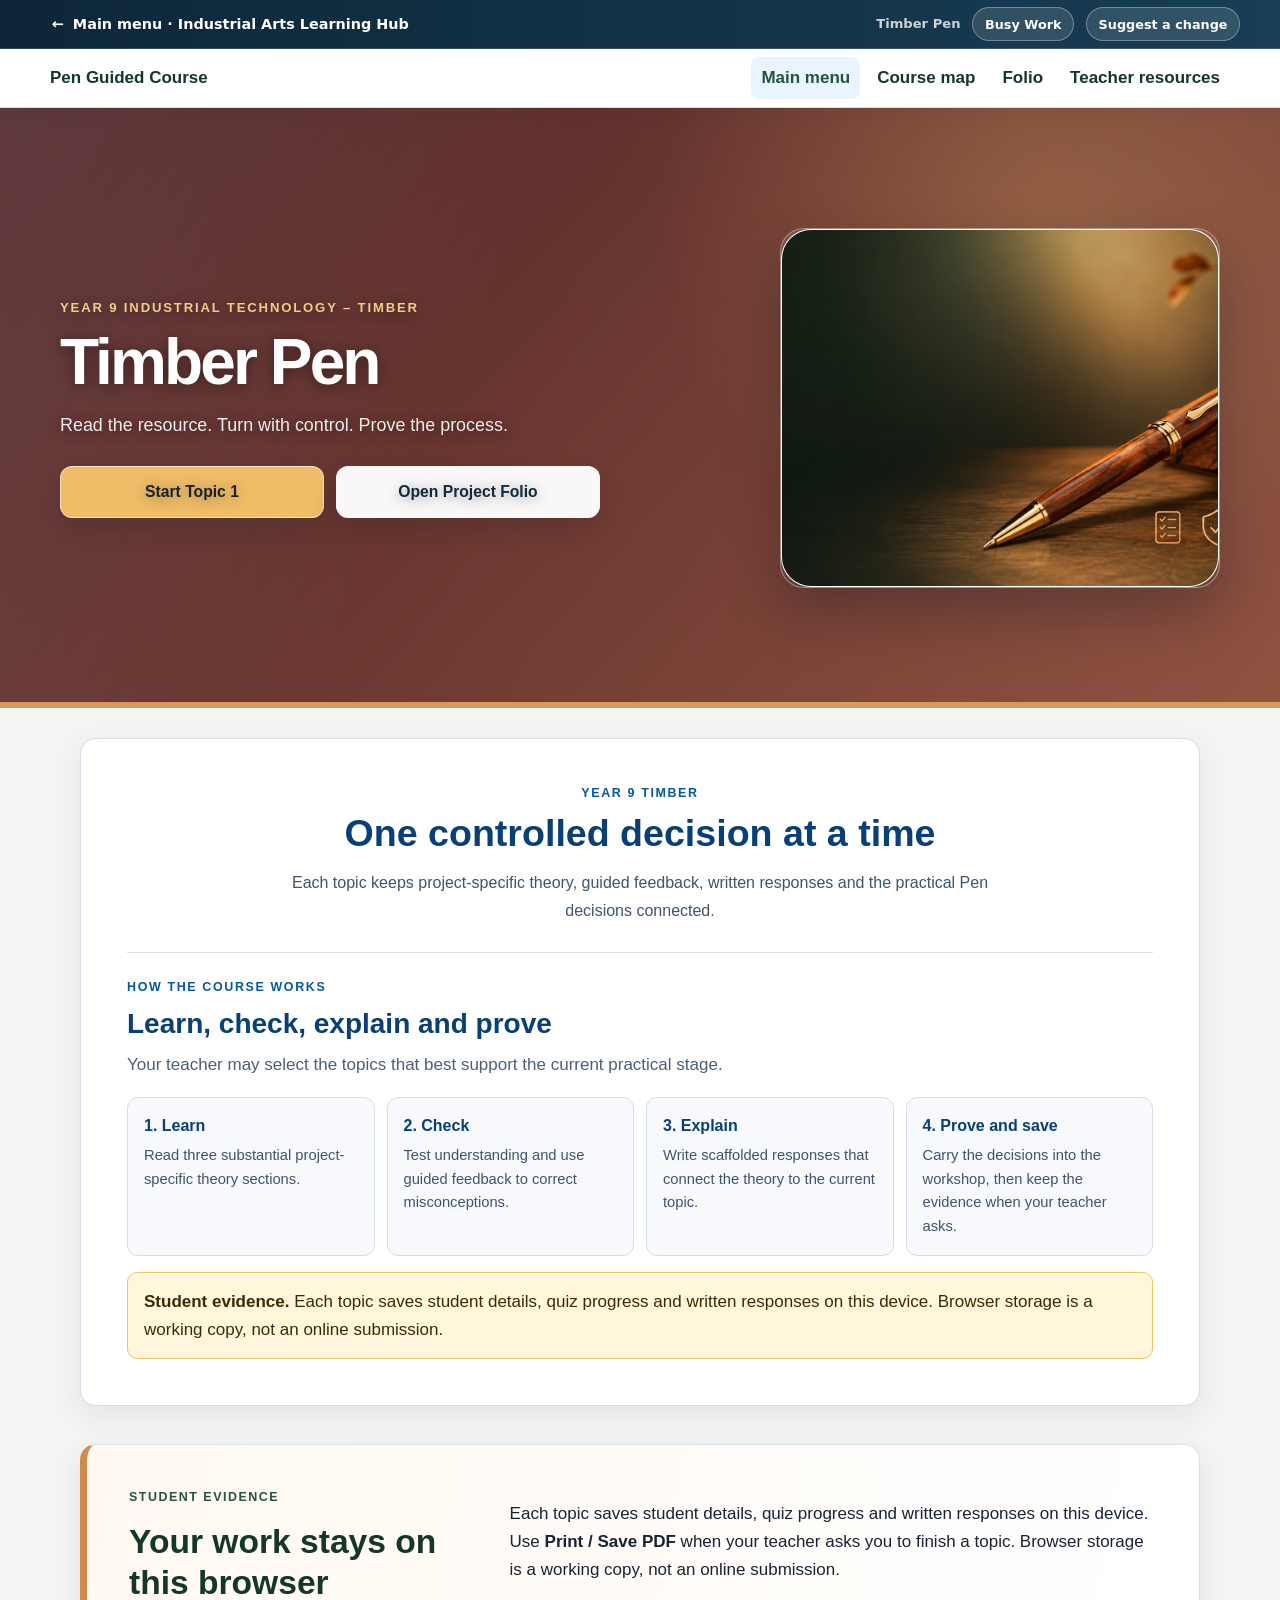
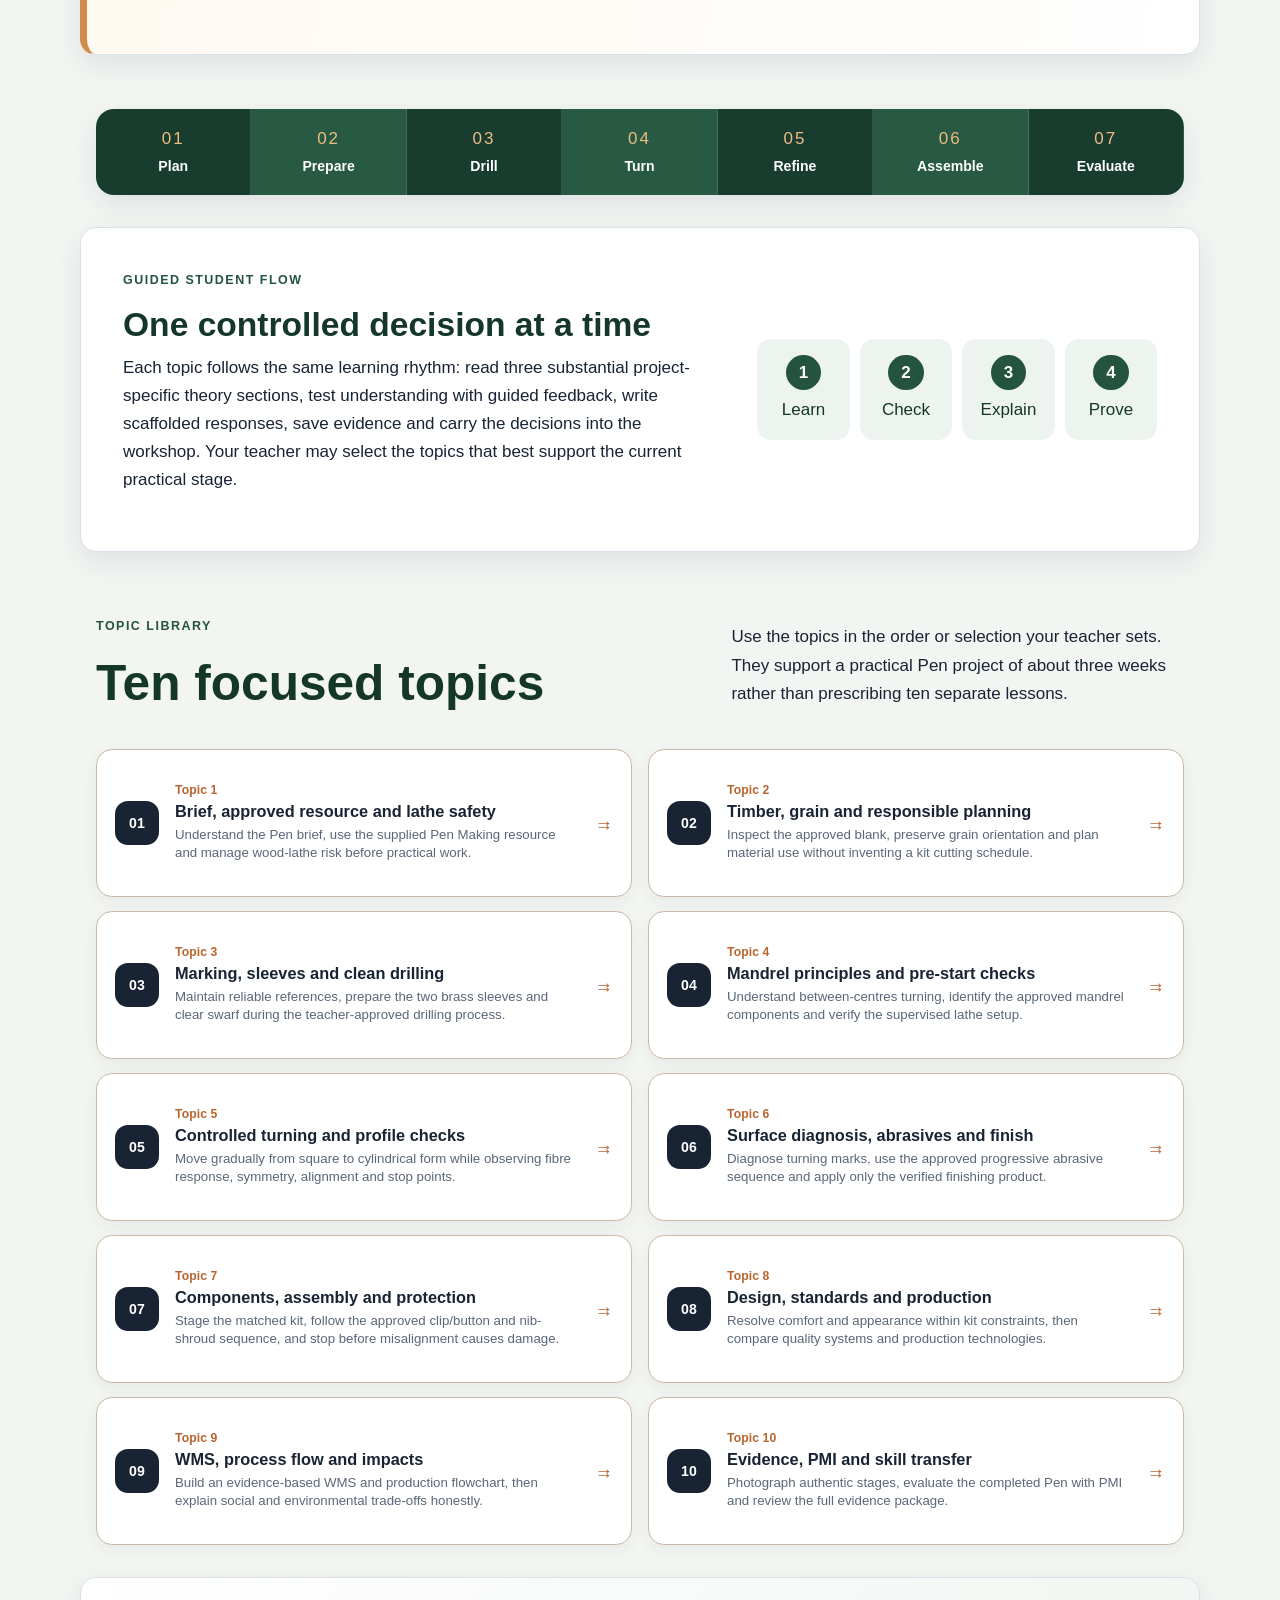
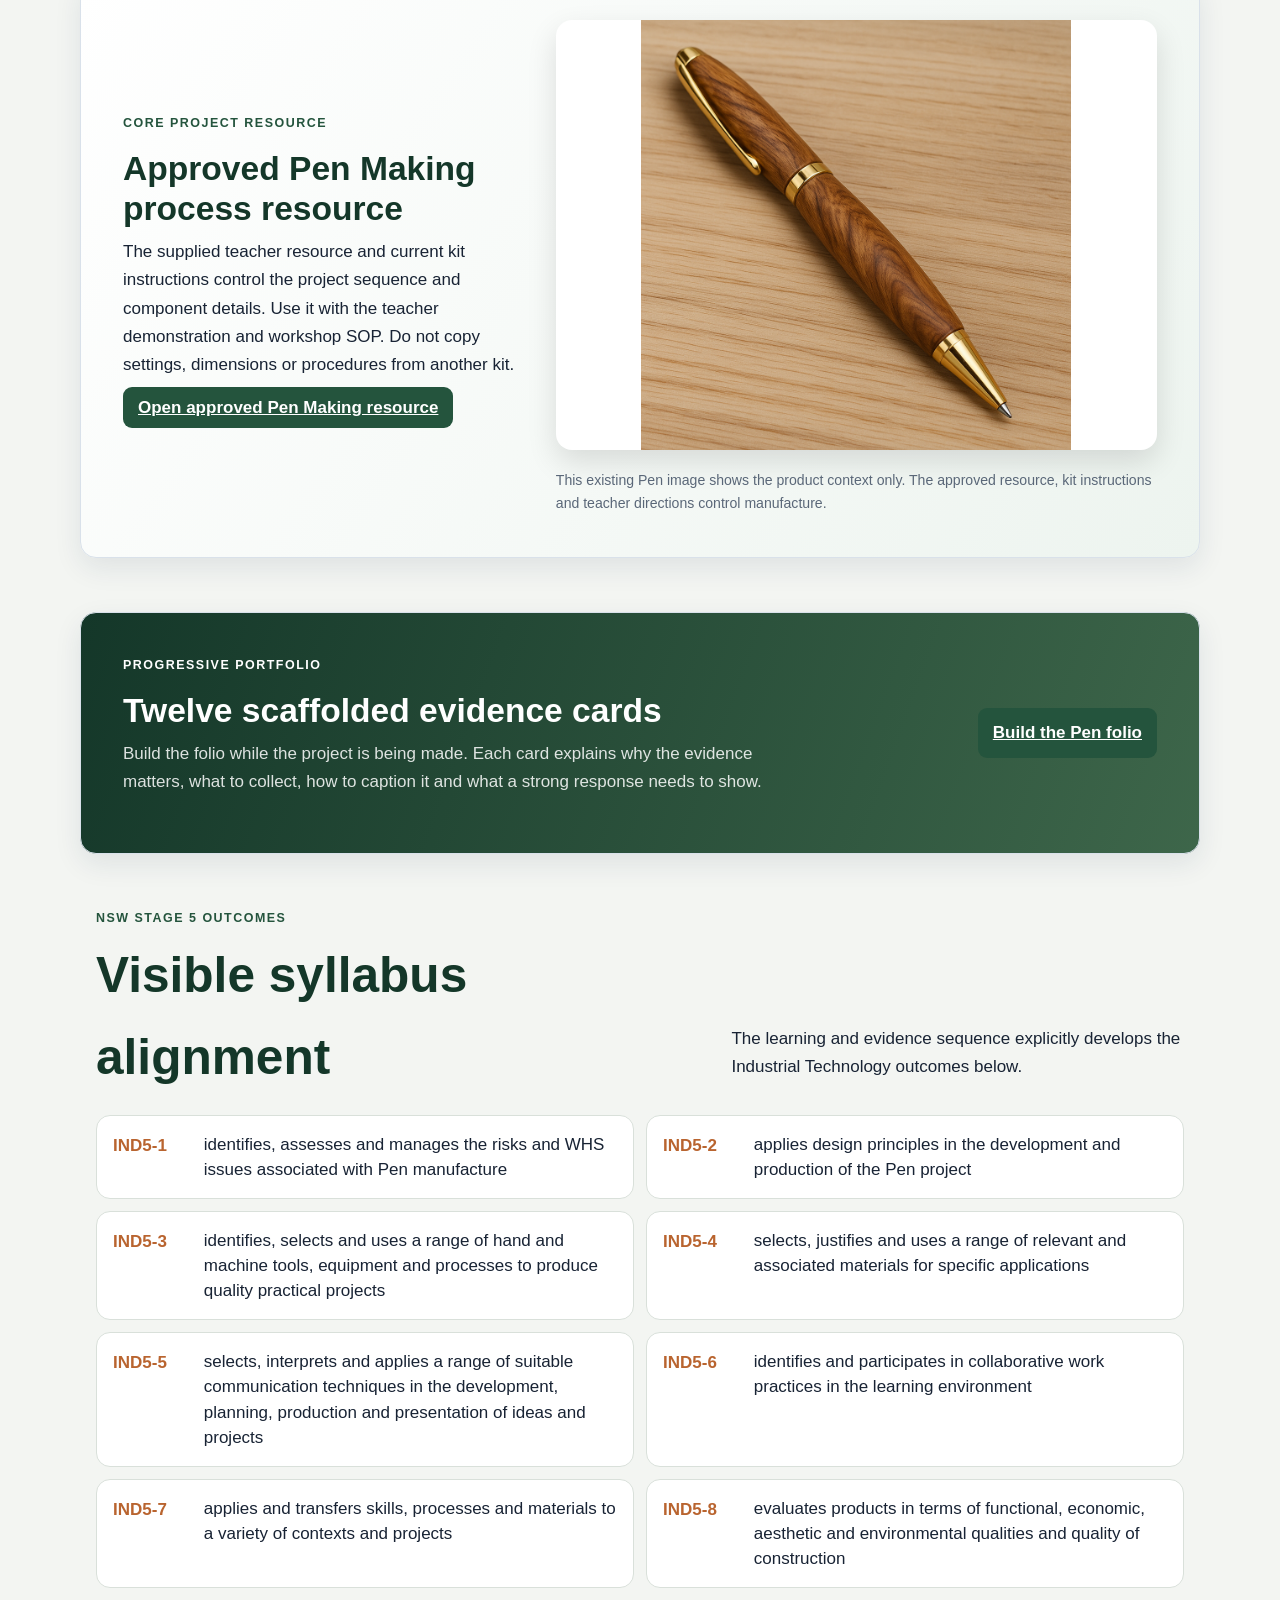
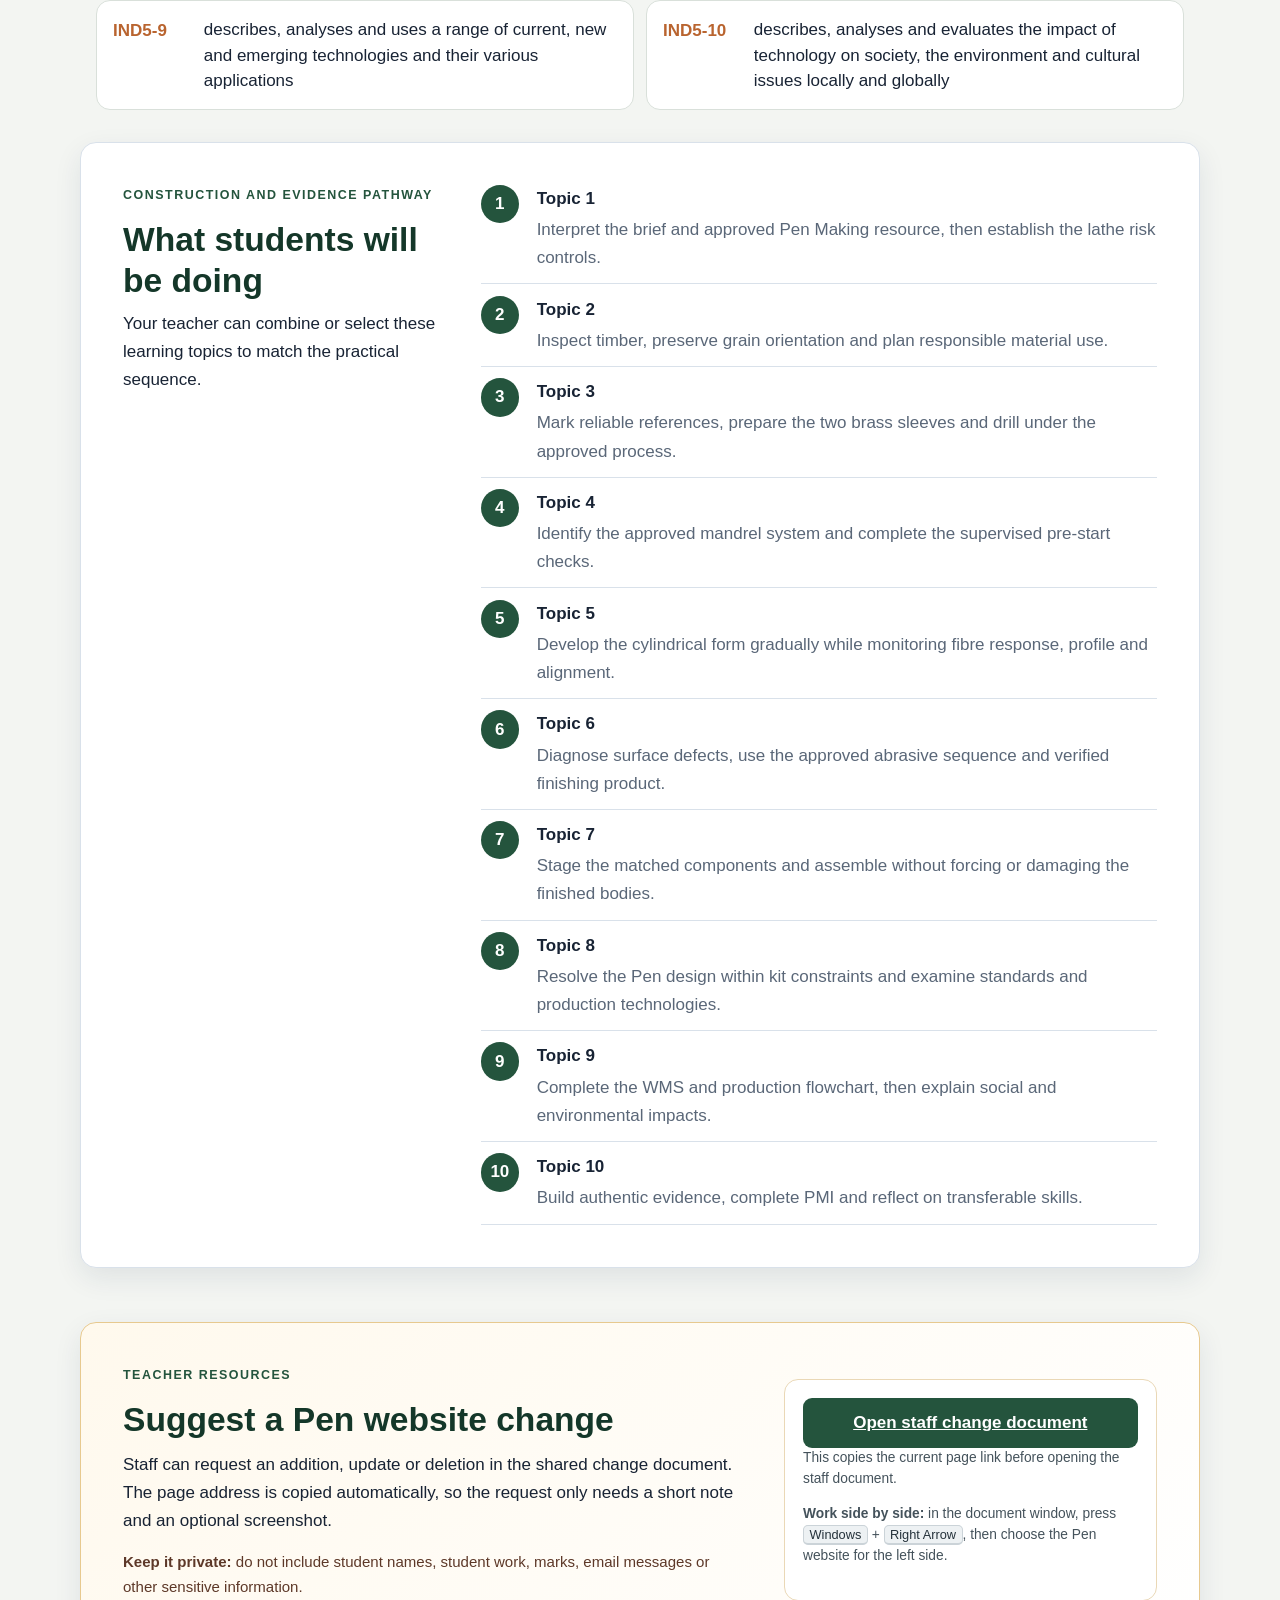
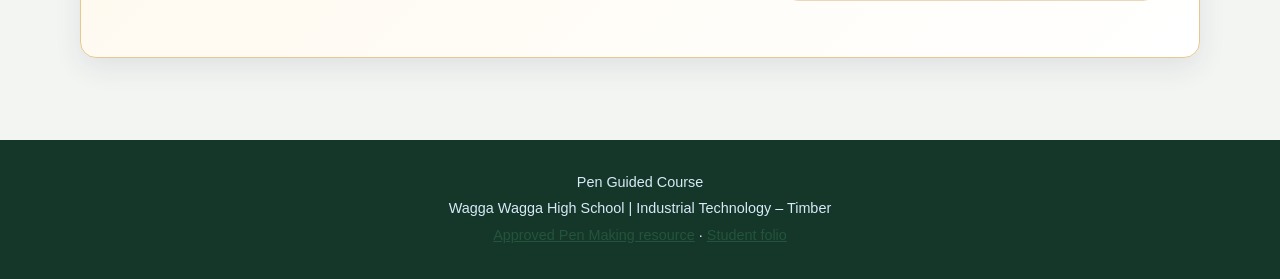
==== index.html @ 701e4416 "Standardise Task 33 course front page" ====
<!doctype html>
<html lang="en-AU"><head><meta charset="utf-8"><meta name="viewport" content="width=device-width,initial-scale=1"><meta name="description" content="Complete Year 9 Industrial Technology Timber guided course for the timber Pen project."><link rel="icon" href="data:image/svg+xml,%3Csvg xmlns='http://www.w3.org/2000/svg' viewBox='0 0 64 64'%3E%3Crect width='64' height='64' rx='14' fill='%231f4f3d'/%3E%3Cpath d='M19 44 41 22l5 5-22 22-8 2z' fill='%23f3a53b'/%3E%3C/svg%3E"><title>Pen Guided Course</title><link rel="stylesheet" href="styles/course.css"><link rel="stylesheet" href="styles/pen-overrides.css"><link rel="stylesheet" href="shared/sister-site.css" data-sister-site-styles><link rel="stylesheet" href="course-family-hero.css"><script src="shared/hub-navigation.js" defer></script><link rel="stylesheet" href="course-family-intro.css"><link rel="stylesheet" href="module-pathway.css"></head>
<body class="landing"><a class="skip-link" href="#main-content">Skip to course content</a>
<div class="course-bar screen-only"><div class="course-bar-inner"><a class="course-brand" href="index.html">Pen Guided Course</a><nav class="course-links" aria-label="Course navigation"><a class="active" aria-current="page" href="index.html">Main menu</a><a href="#course-map">Course map</a><a href="pen-folio.html">Folio</a><a href="#teacher-resources">Teacher resources</a></nav></div></div>
<header class="hero landing-hero sister-hero course-family-hero" style="--hero-start:#4f2529;--hero-end:#8b4c39;--hero-accent:#efbd68"><div class="hero-inner course-family-hero-inner"><div class="hero-copy"><p class="eyebrow">Year 9 Industrial Technology – Timber</p><h1>Timber Pen</h1><p class="hero-subtitle">Read the resource. Turn with control. Prove the process.</p><div class="hero-actions screen-only"><a class="primary-button" href="weeks1-2/index.html">Start Topic 1</a><a class="secondary-button" href="pen-folio.html">Open Project Folio</a></div></div><div class="hero-showcase"><img class="hero-chair pen-hero-product" src="assets/pen-course-hero.png" alt="Timber-bodied Pen with evidence and safe-work motifs"></div></div></header>
<section class="course-family-intro" aria-labelledby="course-family-intro-title">
  <div class="course-family-intro__inner">
    <header class="course-family-intro__heading">
      <p class="course-family-intro__eyebrow">Year 9 Timber</p>
      <h2 id="course-family-intro-title">One controlled decision at a time</h2>
      <p class="course-family-intro__lede">Each topic keeps project-specific theory, guided feedback, written responses and the practical Pen decisions connected.</p>
    </header>
    <div class="course-family-intro__routine">
      <div class="course-family-intro__routine-heading">
        <p class="course-family-intro__eyebrow">How the course works</p>
        <h3>Learn, check, explain and prove</h3>
        <p>Your teacher may select the topics that best support the current practical stage.</p>
      </div>
      <div class="course-family-intro__cards">
      <article class="course-family-intro__card"><h4>1. Learn</h4><p>Read three substantial project-specific theory sections.</p></article>
      <article class="course-family-intro__card"><h4>2. Check</h4><p>Test understanding and use guided feedback to correct misconceptions.</p></article>
      <article class="course-family-intro__card"><h4>3. Explain</h4><p>Write scaffolded responses that connect the theory to the current topic.</p></article>
      <article class="course-family-intro__card"><h4>4. Prove and save</h4><p>Carry the decisions into the workshop, then keep the evidence when your teacher asks.</p></article>
      </div>
    </div>
    <p class="course-family-intro__evidence"><strong>Student evidence.</strong> Each topic saves student details, quiz progress and written responses on this device. Browser storage is a working copy, not an online submission.</p>

  </div>
</section>
<main id="main-content">
<section class="evidence-notice card"><div><p class="section-kicker">Student evidence</p><h2>Your work stays on this browser</h2></div><p>Each topic saves student details, quiz progress and written responses on this device. Use <strong>Print / Save PDF</strong> when your teacher asks you to finish a topic. Browser storage is a working copy, not an online submission.</p></section>
<section class="stage-strip" aria-label="Project stages"><div><span>01</span><strong>Plan</strong></div><div><span>02</span><strong>Prepare</strong></div><div><span>03</span><strong>Drill</strong></div><div><span>04</span><strong>Turn</strong></div><div><span>05</span><strong>Refine</strong></div><div><span>06</span><strong>Assemble</strong></div><div><span>07</span><strong>Evaluate</strong></div></section>
<section class="course-intro card"><div><p class="section-kicker">Guided student flow</p><h2>One controlled decision at a time</h2><p>Each topic follows the same learning rhythm: read three substantial project-specific theory sections, test understanding with guided feedback, write scaffolded responses, save evidence and carry the decisions into the workshop. Your teacher may select the topics that best support the current practical stage.</p></div><div class="mini-map"><article><strong>1</strong><span>Learn</span></article><article><strong>2</strong><span>Check</span></article><article><strong>3</strong><span>Explain</span></article><article><strong>4</strong><span>Prove</span></article></div></section>
<section id="course-map" class="course-map"><div class="section-heading"><div><p class="section-kicker">Topic library</p><h2>Ten focused topics</h2></div><p>Use the topics in the order or selection your teacher sets. They support a practical Pen project of about three weeks rather than prescribing ten separate lessons.</p></div><div class="module-grid"><article class="module-card"><div class="module-number">01</div><p>Topic 1</p><h3>Brief, approved resource and lathe safety</h3><p>Understand the Pen brief, use the supplied Pen Making resource and manage wood-lathe risk before practical work.</p><a href="weeks1-2/index.html">Open topic <span aria-hidden="true">→</span></a></article><article class="module-card"><div class="module-number">02</div><p>Topic 2</p><h3>Timber, grain and responsible planning</h3><p>Inspect the approved blank, preserve grain orientation and plan material use without inventing a kit cutting schedule.</p><a href="weeks3-4/index.html">Open topic <span aria-hidden="true">→</span></a></article><article class="module-card"><div class="module-number">03</div><p>Topic 3</p><h3>Marking, sleeves and clean drilling</h3><p>Maintain reliable references, prepare the two brass sleeves and clear swarf during the teacher-approved drilling process.</p><a href="weeks5-6/index.html">Open topic <span aria-hidden="true">→</span></a></article><article class="module-card"><div class="module-number">04</div><p>Topic 4</p><h3>Mandrel principles and pre-start checks</h3><p>Understand between-centres turning, identify the approved mandrel components and verify the supervised lathe setup.</p><a href="weeks7-8/index.html">Open topic <span aria-hidden="true">→</span></a></article><article class="module-card"><div class="module-number">05</div><p>Topic 5</p><h3>Controlled turning and profile checks</h3><p>Move gradually from square to cylindrical form while observing fibre response, symmetry, alignment and stop points.</p><a href="weeks9-10/index.html">Open topic <span aria-hidden="true">→</span></a></article><article class="module-card"><div class="module-number">06</div><p>Topic 6</p><h3>Surface diagnosis, abrasives and finish</h3><p>Diagnose turning marks, use the approved progressive abrasive sequence and apply only the verified finishing product.</p><a href="weeks11-12/index.html">Open topic <span aria-hidden="true">→</span></a></article><article class="module-card"><div class="module-number">07</div><p>Topic 7</p><h3>Components, assembly and protection</h3><p>Stage the matched kit, follow the approved clip/button and nib-shroud sequence, and stop before misalignment causes damage.</p><a href="weeks13-14/index.html">Open topic <span aria-hidden="true">→</span></a></article><article class="module-card"><div class="module-number">08</div><p>Topic 8</p><h3>Design, standards and production</h3><p>Resolve comfort and appearance within kit constraints, then compare quality systems and production technologies.</p><a href="weeks15-16/index.html">Open topic <span aria-hidden="true">→</span></a></article><article class="module-card"><div class="module-number">09</div><p>Topic 9</p><h3>WMS, process flow and impacts</h3><p>Build an evidence-based WMS and production flowchart, then explain social and environmental trade-offs honestly.</p><a href="weeks17-18/index.html">Open topic <span aria-hidden="true">→</span></a></article><article class="module-card"><div class="module-number">10</div><p>Topic 10</p><h3>Evidence, PMI and skill transfer</h3><p>Photograph authentic stages, evaluate the completed Pen with PMI and review the full evidence package.</p><a href="weeks19-20/index.html">Open topic <span aria-hidden="true">→</span></a></article></div></section>
<section class="resource-panel card"><div><p class="section-kicker">Core project resource</p><h2>Approved Pen Making process resource</h2><p>The supplied teacher resource and current kit instructions control the project sequence and component details. Use it with the teacher demonstration and workshop SOP. Do not copy settings, dimensions or procedures from another kit.</p><a class="primary-button screen-only" href="https://docs.google.com/presentation/d/1UJVPYocKy_sRtzlE1PBCmOyAVNXlfgnB7DSfXkej2-4/edit" target="_blank" rel="noopener">Open approved Pen Making resource</a></div><figure><img src="assets/pen-hero-source.jpg" alt="Completed timber-bodied Pen"><figcaption>This existing Pen image shows the product context only. The approved resource, kit instructions and teacher directions control manufacture.</figcaption></figure></section>
<section class="folio-callout card"><div><p class="section-kicker">Progressive portfolio</p><h2>Twelve scaffolded evidence cards</h2><p>Build the folio while the project is being made. Each card explains why the evidence matters, what to collect, how to caption it and what a strong response needs to show.</p></div><a class="primary-button screen-only" href="pen-folio.html">Build the Pen folio</a></section>
<section class="outcomes-section"><div class="section-heading"><div><p class="section-kicker">NSW Stage 5 outcomes</p><h2>Visible syllabus alignment</h2></div><p>The learning and evidence sequence explicitly develops the Industrial Technology outcomes below.</p></div><div class="outcome-grid"><article><strong>IND5-1</strong><p>identifies, assesses and manages the risks and WHS issues associated with Pen manufacture</p></article><article><strong>IND5-2</strong><p>applies design principles in the development and production of the Pen project</p></article><article><strong>IND5-3</strong><p>identifies, selects and uses a range of hand and machine tools, equipment and processes to produce quality practical projects</p></article><article><strong>IND5-4</strong><p>selects, justifies and uses a range of relevant and associated materials for specific applications</p></article><article><strong>IND5-5</strong><p>selects, interprets and applies a range of suitable communication techniques in the development, planning, production and presentation of ideas and projects</p></article><article><strong>IND5-6</strong><p>identifies and participates in collaborative work practices in the learning environment</p></article><article><strong>IND5-7</strong><p>applies and transfers skills, processes and materials to a variety of contexts and projects</p></article><article><strong>IND5-8</strong><p>evaluates products in terms of functional, economic, aesthetic and environmental qualities and quality of construction</p></article><article><strong>IND5-9</strong><p>describes, analyses and uses a range of current, new and emerging technologies and their various applications</p></article><article><strong>IND5-10</strong><p>describes, analyses and evaluates the impact of technology on society, the environment and cultural issues locally and globally</p></article></div></section>
<section class="stage-overview card"><div><p class="section-kicker">Construction and evidence pathway</p><h2>What students will be doing</h2><p>Your teacher can combine or select these learning topics to match the practical sequence.</p></div><ol><li><span>1</span><div><strong>Topic 1</strong><p>Interpret the brief and approved Pen Making resource, then establish the lathe risk controls.</p></div></li><li><span>2</span><div><strong>Topic 2</strong><p>Inspect timber, preserve grain orientation and plan responsible material use.</p></div></li><li><span>3</span><div><strong>Topic 3</strong><p>Mark reliable references, prepare the two brass sleeves and drill under the approved process.</p></div></li><li><span>4</span><div><strong>Topic 4</strong><p>Identify the approved mandrel system and complete the supervised pre-start checks.</p></div></li><li><span>5</span><div><strong>Topic 5</strong><p>Develop the cylindrical form gradually while monitoring fibre response, profile and alignment.</p></div></li><li><span>6</span><div><strong>Topic 6</strong><p>Diagnose surface defects, use the approved abrasive sequence and verified finishing product.</p></div></li><li><span>7</span><div><strong>Topic 7</strong><p>Stage the matched components and assemble without forcing or damaging the finished bodies.</p></div></li><li><span>8</span><div><strong>Topic 8</strong><p>Resolve the Pen design within kit constraints and examine standards and production technologies.</p></div></li><li><span>9</span><div><strong>Topic 9</strong><p>Complete the WMS and production flowchart, then explain social and environmental impacts.</p></div></li><li><span>10</span><div><strong>Topic 10</strong><p>Build authentic evidence, complete PMI and reflect on transferable skills.</p></div></li></ol></section>
<section id="teacher-resources" class="teacher-request card screen-only"><div><p class="section-kicker">Teacher resources</p><h2>Suggest a Pen website change</h2><p>Staff can request an addition, update or deletion in the shared change document. The page address is copied automatically, so the request only needs a short note and an optional screenshot.</p><p class="teacher-request-privacy"><strong>Keep it private:</strong> do not include student names, student work, marks, email messages or other sensitive information.</p></div><div class="teacher-request-action"><a class="primary-button" href="https://docs.google.com/document/d/1E6rJTa34n_yv9kkZstta99LEAjwbbUIZnhtyYI3x19U/edit" target="_blank" rel="noopener" data-site-change-request>Open staff change document</a><p class="teacher-request-status" data-change-request-status role="status" aria-live="polite">This copies the current page link before opening the staff document.</p><p class="teacher-request-split"><strong>Work side by side:</strong> in the document window, press <kbd>Windows</kbd> + <kbd>Right Arrow</kbd>, then choose the Pen website for the left side.</p></div></section>
</main><footer><p>Pen Guided Course</p><p>Wagga Wagga High School | Industrial Technology – Timber</p><p><a href="https://docs.google.com/presentation/d/1UJVPYocKy_sRtzlE1PBCmOyAVNXlfgnB7DSfXkej2-4/edit" target="_blank" rel="noopener">Approved Pen Making resource</a> · <a href="pen-folio.html">Student folio</a></p></footer></body></html>
---- styles/course.css ----
:root {
  --brand: #0b5fad;
  --brand-dark: #073f75;
  --brand-light: #eaf4ff;
  --accent: #0d7a68;
  --accent-light: #e8f7f3;
  --amber: #9a6400;
  --amber-light: #fff5d9;
  --danger: #a62e2e;
  --danger-light: #fff0f0;
  --ink: #182334;
  --muted: #5a6778;
  --line: #d9e1ea;
  --surface: #ffffff;
  --background: #f3f6f9;
  --shadow: 0 10px 28px rgba(25, 48, 74, 0.09);
  --radius: 16px;
}

* { box-sizing: border-box; }
html { scroll-behavior: smooth; }
body {
  margin: 0;
  font-family: Arial, Helvetica, sans-serif;
  color: var(--ink);
  background: var(--background);
  line-height: 1.65;
  font-size: 17px;
}
img { max-width: 100%; }
a { color: var(--brand); }
button, input, textarea { font: inherit; }
button { cursor: pointer; }
.visually-hidden { position: absolute !important; width: 1px !important; height: 1px !important; padding: 0 !important; margin: -1px !important; overflow: hidden !important; clip: rect(0,0,0,0) !important; white-space: nowrap !important; border: 0 !important; }

.skip-link {
  position: absolute;
  top: -100px;
  left: 16px;
  z-index: 1000;
  padding: 10px 16px;
  background: #fff;
  color: var(--brand-dark);
  border-radius: 8px;
}
.skip-link:focus { top: 16px; }

.course-bar {
  background: #fff;
  border-bottom: 1px solid var(--line);
  position: sticky;
  top: 0;
  z-index: 30;
  box-shadow: 0 4px 14px rgba(25,48,74,.07);
}
.course-bar-inner {
  width: min(1180px, calc(100% - 36px));
  min-height: 58px;
  margin: 0 auto;
  display: flex;
  justify-content: space-between;
  align-items: center;
  gap: 18px;
}
.course-brand { color: var(--brand-dark); text-decoration: none; font-weight: 900; }
.course-links { display: flex; flex-wrap: wrap; gap: 7px; }
.course-links a {
  color: var(--brand-dark);
  text-decoration: none;
  font-weight: 800;
  padding: 7px 10px;
  border-radius: 8px;
}
.course-links a:hover, .course-links a:focus, .course-links a.active { background: var(--brand-light); color: var(--brand); }

.hero {
  background: linear-gradient(125deg, var(--brand-dark), var(--brand));
  color: #fff;
  overflow: hidden;
}
.landing-hero {
  background-image:
    linear-gradient(90deg, rgba(8, 31, 47, .94) 0%, rgba(8, 31, 47, .82) 38%, rgba(8, 31, 47, .34) 68%, rgba(8, 31, 47, .16) 100%);
  background-position: center;
  background-size: cover;
}
.landing-hero .hero-inner {
  grid-template-columns: minmax(0, 780px) 1fr;
  min-height: clamp(330px, 34vw, 410px);
}
.landing-hero .hero-copy { text-shadow: 0 2px 14px rgba(0, 0, 0, .4); }
.landing-hero .hero-chair { display: none; }
.hero-inner {
  width: min(1180px, calc(100% - 36px));
  margin: 0 auto;
  min-height: 325px;
  display: grid;
  grid-template-columns: 1fr 280px;
  gap: 30px;
  align-items: center;
  position: relative;
}
.hero-copy { padding: 44px 0; position: relative; z-index: 2; }
.eyebrow, .section-kicker {
  margin: 0 0 6px;
  font-size: .78rem;
  letter-spacing: .12em;
  text-transform: uppercase;
  font-weight: 800;
}
.hero h1 { font-size: clamp(2.25rem, 5vw, 4.2rem); line-height: 1.05; margin: 0 0 10px; }
.hero-subtitle { font-size: clamp(1.1rem, 2vw, 1.4rem); margin: 0 0 20px; max-width: 790px; }
.hero-pills { display: flex; flex-wrap: wrap; gap: 9px; }
.hero-pills span {
  background: rgba(255,255,255,.14);
  border: 1px solid rgba(255,255,255,.32);
  border-radius: 999px;
  padding: 7px 12px;
  font-weight: 700;
  font-size: .9rem;
}
.hero-chair {
  max-height: 290px;
  width: auto;
  justify-self: center;
  filter: drop-shadow(0 18px 20px rgba(0,0,0,.28));
}

.lesson-hero {
  background-image:
    linear-gradient(90deg, rgba(8, 31, 47, .94) 0%, rgba(8, 31, 47, .80) 45%, rgba(8, 31, 47, .34) 76%, rgba(8, 31, 47, .16) 100%);
  background-position: center;
  background-size: cover;
  color: #fff;
}
.lesson-hero .hero-inner { min-height: 275px; grid-template-columns: 1fr; }
.lesson-hero .hero-copy { padding: 42px 0; max-width: 760px; text-shadow: 0 2px 14px rgba(0, 0, 0, .4); }
.lesson-hero .eyebrow { color: #fff; }
.lesson-hero h1 { color: #fff; font-size: clamp(2.5rem, 4.6vw, 3.8rem); margin-bottom: 6px; }
.lesson-hero .hero-subtitle { color: rgba(255,255,255,.94); font-size: clamp(1.05rem, 1.9vw, 1.25rem); margin-bottom: 0; }
.lesson-hero .hero-chair { display: none; }
.lesson-hero .hero-pills { display: none; }
.lesson-hero + main { margin-top: 30px; }
.lesson-hero + main .lesson-overview .roadmap { grid-template-columns: repeat(3, 1fr); margin: 18px 0 0; }
.lesson-hero + main .lesson-overview .roadmap li { min-height: 0; padding: 8px 14px; border: 0; border-left: 4px solid var(--brand); border-radius: 0; background: transparent; }
.lesson-hero + main .lesson-overview .roadmap li:nth-child(n+4) { display: none; }
.lesson-hero + main .lesson-overview .learning-grid { display: none; }

main { width: min(1120px, calc(100% - 34px)); margin: -24px auto 60px; position: relative; z-index: 3; }
.card {
  background: var(--surface);
  border: 1px solid var(--line);
  border-radius: var(--radius);
  box-shadow: var(--shadow);
  padding: clamp(22px, 4vw, 42px);
  margin: 0 0 22px;
}
.welcome-card {
  background: linear-gradient(145deg, #fff, #f4fbf9);
  border-top: 6px solid var(--accent);
}
.welcome-card h2 { color: var(--brand-dark); margin-bottom: 8px; }
.welcome-card p:last-child { font-size: 1.08rem; margin-bottom: 0; max-width: 880px; }
.card h2 { margin: 0 0 14px; color: var(--brand-dark); font-size: clamp(1.55rem, 2.8vw, 2.1rem); line-height: 1.2; }
.card h3 { margin: 28px 0 8px; color: var(--ink); font-size: 1.15rem; }
.card p { margin: 0 0 15px; }
.section-kicker { color: var(--brand); }
.muted { color: var(--muted); }
.lead { font-size: 1.1rem; color: #33465d; }
.small-note { color: var(--muted); font-size: .88rem; margin-top: 18px !important; }

.student-strip { display: grid; grid-template-columns: 1fr minmax(300px, 1.2fr) auto; gap: 22px; align-items: end; }
.student-strip h2 { font-size: 1.35rem; margin-bottom: 4px; }
.student-fields { display: grid; grid-template-columns: 1fr 1fr 1fr; gap: 12px; }
.student-fields label span { display: block; font-weight: 800; margin-bottom: 5px; font-size: .9rem; }
input[type="text"] {
  width: 100%;
  border: 1px solid #aebccc;
  border-radius: 9px;
  padding: 11px 12px;
  background: #fff;
  color: var(--ink);
}
input[type="text"]:focus, textarea:focus { outline: 3px solid rgba(11,95,173,.18); border-color: var(--brand); }
.save-status { align-self: center; color: var(--accent); font-weight: 800; font-size: .88rem; min-width: 78px; text-align: right; }

.overview-heading, .activity-heading { display: flex; justify-content: space-between; gap: 22px; align-items: flex-start; }
.time-badge { background: var(--brand-light); color: var(--brand-dark); font-weight: 800; padding: 9px 13px; border-radius: 999px; white-space: nowrap; }
.roadmap { list-style: none; padding: 0; margin: 24px 0; display: grid; grid-template-columns: repeat(5, 1fr); gap: 10px; }
.roadmap li { border: 1px solid var(--line); border-radius: 12px; padding: 14px; background: #fafcff; min-height: 112px; }
.roadmap strong { display: block; color: var(--brand); margin-bottom: 5px; }
.roadmap span { color: var(--muted); font-size: .93rem; line-height: 1.45; display: block; }
.module-summary { margin: 4px 0 20px !important; color: var(--muted); font-size: 1.05rem; }
.module-focus { display: grid; grid-template-columns: repeat(3, 1fr); gap: 12px; }
.module-focus div { border-left: 4px solid var(--brand); padding: 5px 14px; }
.module-focus strong { display: block; color: var(--brand-dark); }
.module-focus span { display: block; margin-top: 3px; color: var(--muted); font-size: .92rem; line-height: 1.45; }
.two-column { display: grid; grid-template-columns: 1fr 1fr; gap: 16px; }
.learning-panel { background: var(--brand-light); border: 1px solid #bdd8ef; border-radius: 12px; padding: 18px; }
.learning-panel.success { background: var(--accent-light); border-color: #b8ded5; }
.learning-panel h3 { margin-top: 0; color: var(--brand-dark); }
.learning-panel ul { margin-bottom: 0; padding-left: 1.2rem; }

.lesson-nav { padding: 12px 16px; display: flex; flex-wrap: wrap; gap: 8px; position: sticky; top: 66px; z-index: 10; }
.lesson-nav { display: none; }
.lesson-nav a { text-decoration: none; font-weight: 800; color: var(--brand-dark); background: var(--brand-light); border-radius: 999px; padding: 8px 12px; font-size: .88rem; }
.lesson-nav a:hover, .lesson-nav a:focus { background: var(--brand); color: #fff; }

.part-banner {
  padding: 18px 22px;
  margin: 34px 0 18px;
  border-radius: 14px;
  color: #fff;
  background: linear-gradient(115deg, var(--brand-dark), var(--brand));
  box-shadow: var(--shadow);
}
.part-banner.week-two, .part-banner.week-four { background: linear-gradient(115deg, #0a5f50, var(--accent)); }
.part-banner p { margin: 4px 0 0; color: rgba(255,255,255,.9); }
.part-banner h2 { color: #fff; margin: 0; }

.callout { border-radius: 12px; padding: 16px 18px; display: grid; grid-template-columns: 40px 1fr; gap: 12px; align-items: start; margin: 22px 0; }
.callout-icon { width: 34px; height: 34px; border-radius: 50%; display: grid; place-items: center; font-weight: 900; }
.callout.key-idea { background: var(--brand-light); border: 1px solid #bed9ef; }
.callout.key-idea .callout-icon { background: var(--brand); color: #fff; }
.callout.warning { background: var(--amber-light); border: 1px solid #edd18f; }
.callout.warning .callout-icon { background: var(--amber); color: #fff; }
.callout.coach { background: var(--accent-light); border: 1px solid #b9ded5; }
.callout.coach .callout-icon { background: var(--accent); color: #fff; }

.criteria-grid, .mechanism-grid, .distortion-grid, .joint-grid { display: grid; grid-template-columns: repeat(4, 1fr); gap: 12px; margin-top: 20px; }
.criteria-grid article, .mechanism-grid article, .distortion-grid article, .joint-grid article { border: 1px solid var(--line); border-radius: 12px; padding: 16px; background: #fbfcfe; }
.criteria-grid h3, .mechanism-grid h3, .distortion-grid h3, .joint-grid h3 { margin: 0 0 5px; color: var(--brand-dark); }
.criteria-grid p, .mechanism-grid p, .distortion-grid p, .joint-grid p { margin: 0; color: var(--muted); font-size: .94rem; }
.mechanism-grid .number, .fewtel-step .letter { width: 34px; height: 34px; display: grid; place-items: center; border-radius: 50%; background: var(--brand); color: #fff; font-weight: 900; margin-bottom: 10px; }

.plan-layout { display: grid; grid-template-columns: minmax(310px, 1fr) 1fr; gap: 26px; align-items: start; }
.plan-figure { margin: 0; border: 1px solid var(--line); border-radius: 12px; padding: 12px; background: #f8fafc; }
.plan-figure img { display: block; border-radius: 8px; width: 100%; }
.plan-figure figcaption { color: var(--muted); font-size: .86rem; margin-top: 8px; text-align: center; }
.process-steps { list-style: none; padding: 0; margin: 16px 0 0; display: grid; gap: 9px; }
.process-steps li { display: grid; grid-template-columns: 38px 1fr; gap: 12px; align-items: start; padding: 12px; border: 1px solid var(--line); border-radius: 10px; }
.process-steps li > span { width: 32px; height: 32px; display: grid; place-items: center; border-radius: 50%; background: var(--brand-light); color: var(--brand-dark); font-weight: 900; }
.process-steps p { margin: 2px 0 0; color: var(--muted); }

.image-grid { display: grid; grid-template-columns: repeat(4, 1fr); gap: 13px; margin: 20px 0; }
.tool-card { border: 1px solid var(--line); border-radius: 12px; overflow: hidden; background: #fff; }
.tool-card img { width: 100%; height: 180px; object-fit: contain; object-position: center; display: block; padding: 10px; background: #fff; }
.tool-card div { padding: 12px 13px; }
.tool-card strong { display: block; color: var(--brand-dark); margin-bottom: 3px; }
.tool-card p { color: var(--muted); font-size: .88rem; margin: 0; line-height: 1.45; }

.theory-table-wrap { overflow-x: auto; margin: 18px 0; }
.theory-table { width: 100%; min-width: 650px; border-collapse: collapse; }
.theory-table th, .theory-table td { border: 1px solid #cad4df; padding: 11px 12px; text-align: left; vertical-align: top; }
.theory-table th { background: #edf3f9; color: var(--brand-dark); }
.theory-table tbody tr:nth-child(even) { background: #fbfcfe; }

.example-strip { display: grid; grid-template-columns: 1fr auto 1.35fr auto 1.4fr; gap: 12px; align-items: center; margin: 20px 0 26px; }
.example-strip > div:not(.arrow) { border: 1px solid var(--line); border-radius: 11px; padding: 14px; min-height: 93px; }
.example-strip span { display: block; text-transform: uppercase; font-size: .72rem; letter-spacing: .08em; color: var(--brand); font-weight: 900; margin-bottom: 4px; }
.example-strip .arrow { color: var(--brand); font-size: 1.5rem; font-weight: 900; }
.control-ladder { display: grid; gap: 7px; max-width: 850px; margin: 16px auto 24px; }
.control-ladder div { display: flex; justify-content: space-between; gap: 18px; padding: 12px 16px; border-radius: 8px; color: #fff; }
.control-ladder div:nth-child(1) { background: #176b58; }
.control-ladder div:nth-child(2) { background: #2c7a67; margin: 0 2%; }
.control-ladder div:nth-child(3) { background: #428c79; margin: 0 4%; }
.control-ladder div:nth-child(4) { background: #6a7f91; margin: 0 6%; }
.control-ladder div:nth-child(5) { background: #8a6670; margin: 0 8%; }
.control-ladder span { text-align: right; }

.fewtel-grid { display: grid; grid-template-columns: repeat(6, 1fr); gap: 10px; margin: 18px 0; }
.fewtel-step { border: 1px solid var(--line); border-radius: 12px; padding: 13px; background: #fbfcfe; min-height: 170px; }
.fewtel-step h3 { margin: 0 0 5px; color: var(--brand-dark); font-size: 1rem; }
.fewtel-step p { margin: 0; color: var(--muted); font-size: .86rem; line-height: 1.45; }

.activity-section { border-top: 5px solid var(--brand); background: linear-gradient(145deg, #eef7ff, #f8fbff); border-color: #c8ddec; }
.activity-section .activity-heading { padding-bottom: 18px; border-bottom: 1px solid #c8ddec; }
.activity-section .question-card, .activity-section .written-card { background: #fff; }
.activity-section .section-kicker { display: flex; align-items: center; gap: 8px; }
.activity-section .section-kicker::before { content: ''; width: 28px; height: 28px; flex: 0 0 28px; background: center / contain no-repeat url("data:image/svg+xml,%3Csvg xmlns='http://www.w3.org/2000/svg' viewBox='0 0 48 48'%3E%3Crect x='8' y='7' width='25' height='34' rx='3' fill='%23fff' stroke='%230b5fad' stroke-width='3'/%3E%3Cpath d='M14 17h13M14 24h13M14 31h9' stroke='%230b5fad' stroke-width='3' stroke-linecap='round'/%3E%3Cpath d='M31 35 40 15l4 2-9 20-6 3z' fill='%230d7a68' stroke='%23073f75' stroke-width='2'/%3E%3C/svg%3E"); }
.activity-section .section-kicker::after { content: 'Do now'; margin-left: 2px; padding: 3px 8px; border-radius: 999px; background: #dceeff; color: var(--brand-dark); font-size: .68rem; letter-spacing: .07em; }
.progress-ring { width: 88px; height: 88px; flex: 0 0 88px; border: 7px solid #dfeaf4; border-top-color: var(--brand); border-radius: 50%; display: grid; place-content: center; text-align: center; }
.progress-ring.written { border-top-color: var(--accent); }
.progress-ring strong { font-size: 1.05rem; line-height: 1; color: var(--brand-dark); }
.progress-ring span { font-size: .7rem; color: var(--muted); }
.question-list, .written-list { display: grid; gap: 16px; margin-top: 24px; }
.question-card { border: 1px solid var(--line); border-radius: 14px; padding: 20px; background: #fcfdff; }
.question-card.mastered { border-color: #93cdbf; background: #f8fffd; }
.question-number { display: inline-flex; align-items: center; justify-content: center; width: 32px; height: 32px; border-radius: 50%; background: var(--brand); color: #fff; font-weight: 900; margin-right: 8px; }
.question-title { margin: 0 0 14px; font-size: 1.05rem; }
.options { display: grid; gap: 8px; margin: 12px 0; }
.option-label { display: grid; grid-template-columns: 22px 1fr; gap: 10px; align-items: start; padding: 11px 12px; border: 1px solid #cbd5df; border-radius: 9px; background: #fff; cursor: pointer; }
.option-label:hover { border-color: var(--brand); background: var(--brand-light); }
.option-label:has(input:checked) { border-color: var(--brand); box-shadow: 0 0 0 2px rgba(11,95,173,.1); }
.option-label.option-wrong { border-color: #e0a6a6; background: var(--danger-light); }
.option-label.option-correct { border-color: #81c4b5; background: var(--accent-light); }
.option-label input { margin-top: 3px; }
.question-actions, .written-actions, .button-row { display: flex; flex-wrap: wrap; gap: 9px; align-items: center; margin-top: 14px; }
.primary-button, .secondary-button, .hint-button, .check-button, .model-button, .score-button {
  border-radius: 9px;
  padding: 10px 14px;
  font-weight: 800;
  border: 1px solid transparent;
}
.primary-button, .check-button { background: var(--brand); color: #fff; }
.primary-button:hover, .check-button:hover { background: var(--brand-dark); }
.secondary-button, .hint-button, .model-button { background: #fff; color: var(--brand-dark); border-color: #aebfd0; }
.secondary-button:hover, .hint-button:hover, .model-button:hover { background: var(--brand-light); }
.feedback, .hint-panel, .model-panel, .response-guidance { display: none; margin-top: 13px; border-radius: 10px; padding: 13px 15px; }
.feedback.show, .hint-panel.show, .model-panel.show, .response-guidance.show { display: block; }
.feedback.correct { background: var(--accent-light); border-left: 5px solid var(--accent); }
.feedback.not-yet { background: var(--amber-light); border-left: 5px solid var(--amber); }
.feedback.error { background: var(--danger-light); border-left: 5px solid var(--danger); }
.hint-panel { background: var(--brand-light); border-left: 5px solid var(--brand); }
.hint-panel p { margin: 8px 0 0; }
.theory-return-link { display: inline-block; font-weight: 900; }
.theory-return-link:focus { outline: 3px solid rgba(11,95,173,.28); outline-offset: 3px; }
.secondary-hint { margin-top: 12px; padding-top: 12px; border-top: 1px solid #aebfd0; }
.textbook-section { scroll-margin-top: 18px; }
.textbook-section:focus { outline: 4px solid rgba(11,95,173,.25); outline-offset: 4px; }
.model-panel { background: #f1f4f8; border: 1px solid #cfd9e4; }
.attempts { color: var(--muted); font-size: .84rem; margin-left: auto; }
.mastery-badge { display: none; color: var(--accent); font-weight: 900; }
.question-card.mastered .mastery-badge { display: inline; }

.written-card { border: 1px solid var(--line); border-radius: 14px; padding: 22px; background: #fcfdff; }
.written-card.reviewed { border-color: #9ccdc1; background: #fbfffe; }
.written-card h3 { margin: 0 0 8px; color: var(--brand-dark); }
.written-prompt { margin-bottom: 8px; }
.question-clarification { margin: 0 0 15px; }
.clarification-button {
  min-height: 42px;
  border: 1px solid #aebfd0;
  border-radius: 9px;
  padding: 8px 12px;
  background: #fff;
  color: var(--brand-dark);
  font-weight: 800;
}
.clarification-button:hover { background: var(--brand-light); }
.clarification-button:focus-visible { outline: 3px solid rgba(11,95,173,.28); outline-offset: 2px; }
.clarification-panel { margin-top: 9px; border-left: 5px solid var(--accent); border-radius: 10px; padding: 12px 14px; background: #eef9f6; color: var(--ink); }
.clarification-panel[hidden] { display: none; }
.scaffold { border-left: 4px solid var(--brand); background: var(--brand-light); border-radius: 0 10px 10px 0; padding: 13px 16px; margin: 14px 0; }
.scaffold strong { display: block; margin-bottom: 5px; }
.scaffold ul { margin: 4px 0 0; padding-left: 1.15rem; }
textarea { width: 100%; min-height: 175px; resize: vertical; border: 1px solid #aebccc; border-radius: 10px; padding: 13px; color: var(--ink); background: #fff; }
.response-meta { display: flex; flex-wrap: wrap; gap: 14px; color: var(--muted); font-size: .84rem; margin-top: 7px; }
.concept-list { display: flex; flex-wrap: wrap; gap: 7px; margin-top: 9px; }
.concept-chip { background: #edf1f5; color: var(--muted); border-radius: 999px; padding: 4px 9px; font-size: .78rem; font-weight: 800; }
.concept-chip.met { background: var(--accent-light); color: #176b58; }
.response-guidance { background: var(--amber-light); border-left: 5px solid var(--amber); }
.response-guidance.ready { background: var(--accent-light); border-left-color: var(--accent); }
.size-entry { display: grid; grid-template-columns: repeat(3, minmax(76px, 1fr)); gap: 7px; }
.size-entry-label { grid-column: 1 / -1; font-size: .8rem; color: var(--muted); font-weight: 700; }
.size-entry label { display: grid; gap: 3px; font-size: .74rem; font-weight: 800; color: var(--brand-dark); }
.size-entry input { min-width: 0; width: 100%; padding: 7px 8px; border: 1px solid #aebccc; border-radius: 7px; color: var(--ink); background: #fff; }
.size-entry input:focus { outline: 3px solid rgba(11,95,173,.18); border-color: var(--brand); }
.size-entry input.size-correct { border-color: #4ba58f; background: var(--accent-light); }
.size-entry input.size-not-yet { border-color: var(--amber); background: var(--amber-light); }
.size-task { margin-top: 16px; padding: 14px 16px; border: 1px solid #bed7ef; border-radius: 11px; background: var(--brand-light); }
.size-task p { margin: 0; }
.plan-reference { display: flex; flex-wrap: wrap; gap: 10px; align-items: center; margin: 16px 0 0; color: var(--muted); font-size: .9rem; }
.plan-reference .secondary-button { text-decoration: none; }
.practical-ready { background: #f4f9fd; border-color: #bed7ef; }
.readiness-list { display: grid; gap: 10px; margin-top: 16px; }
.readiness-list label { display: flex; gap: 10px; align-items: flex-start; padding: 11px 13px; border: 1px solid var(--line); border-radius: 9px; background: #fff; font-weight: 700; }
.readiness-list input { width: 18px; height: 18px; margin-top: 1px; accent-color: var(--brand); }
.self-score { display: none; margin-top: 13px; padding-top: 13px; border-top: 1px solid var(--line); }
.self-score.show { display: block; }
.score-buttons { display: flex; flex-wrap: wrap; gap: 7px; margin-top: 8px; }
.score-button { background: #fff; border-color: #b6c3d0; color: var(--ink); padding: 7px 10px; font-size: .86rem; }
.score-button.selected { background: var(--brand); border-color: var(--brand); color: #fff; }

.completion-card { background: linear-gradient(140deg, #f7fbff, #f4fffb); border-top: 5px solid var(--accent); }
.completion-summary { display: grid; grid-template-columns: repeat(3, 1fr); gap: 10px; margin: 18px 0; }
.completion-summary div { background: #fff; border: 1px solid var(--line); border-radius: 11px; padding: 14px; }
.completion-summary span { display: block; color: var(--muted); font-size: .82rem; }
.completion-summary strong { color: var(--brand-dark); }
.week-switcher { display: flex; justify-content: space-between; align-items: center; gap: 12px; margin-top: 22px; }
.week-switcher a { display: inline-flex; align-items: center; justify-content: center; min-height: 44px; border-radius: 9px; padding: 10px 15px; text-decoration: none; font-weight: 800; border: 1px solid #aebfd0; background: #fff; }
.week-switcher a.next { background: var(--brand); color: #fff; border-color: var(--brand); }

/* Landing page */
.landing-main { margin-top: 28px; }
.course-path { padding: clamp(26px, 4vw, 42px); }
.course-routine { margin: 0 0 28px; padding: 24px; border-top: 1px solid var(--line); border-bottom: 1px solid var(--line); }
.course-routine h3 { margin: 0 0 8px; color: var(--brand-dark); font-size: clamp(1.35rem, 2.4vw, 1.75rem); }
.path-heading { display: block; margin: 0 auto 28px; text-align: center; }
.path-heading > div { width: 100%; margin: 0 auto; text-align: center; }
.path-heading h2 { margin: 0 0 8px; text-align: center; }
.path-heading p { max-width: none; margin: 0; text-align: center; }
.path-heading .section-kicker { margin: 0 0 6px; text-align: center; }
.phase-grid { display: grid; grid-template-columns: repeat(2, minmax(0, 1fr)); gap: 22px; }
.phase-card { display: grid; grid-template-rows: minmax(160px, 1fr) auto; overflow: hidden; min-height: 250px; border: 1px solid #d6e2ee; border-radius: 14px; text-decoration: none; color: var(--ink); background: #fff; box-shadow: 0 7px 18px rgba(25, 48, 74, .10); transition: transform .16s ease, box-shadow .16s ease; }
.phase-card:hover, .phase-card:focus { transform: translateY(-3px); box-shadow: 0 13px 25px rgba(25, 48, 74, .15); }
.phase-card.current { border: 2px solid var(--brand); }
.phase-number { display: grid; place-items: center; background: #eaf4ff; color: var(--brand); font-size: clamp(3.4rem, 7vw, 5.2rem); font-weight: 800; line-height: 1; }
.phase-title { display: grid; place-items: center; min-height: 96px; padding: 20px 24px; color: #303840; font-size: clamp(1.05rem, 2vw, 1.3rem); font-weight: 800; line-height: 1.35; text-align: center; }
.how-grid { display: grid; grid-template-columns: repeat(4, 1fr); gap: 12px; margin-top: 20px; }
.how-grid article { border: 1px solid var(--line); border-radius: 12px; padding: 17px; background: #fbfcfe; }
.how-grid strong { color: var(--brand-dark); font-size: 1.05rem; }
.how-grid p { margin: 5px 0 0; color: var(--muted); font-size: .92rem; }
.notice { background: var(--amber-light); border: 1px solid #ecd18b; border-radius: 11px; padding: 14px 16px; margin-top: 18px; }
.week-grid { display: grid; grid-template-columns: repeat(2, minmax(0, 1fr)); gap: 16px; margin-top: 20px; }
.week-card { border: 1px solid var(--line); border-radius: 14px; padding: 22px; background: #fbfcfe; position: relative; }
.week-card.available { border-top: 5px solid var(--brand); }
.week-card.future { opacity: .78; }
.week-card h3 { margin: 10px 0 8px; color: var(--brand-dark); font-size: 1.2rem; }
.week-card p { color: var(--muted); }
.status { display: inline-block; border-radius: 999px; padding: 5px 9px; background: var(--accent-light); color: #176b58; font-size: .76rem; font-weight: 900; text-transform: uppercase; letter-spacing: .05em; }
.status.soon { background: #edf1f5; color: #657181; }
.topics { display: flex; flex-wrap: wrap; gap: 6px; margin: 12px 0 17px; }
.topics span { background: var(--brand-light); color: var(--brand-dark); border-radius: 999px; padding: 4px 8px; font-size: .77rem; font-weight: 800; }
.button-link { display: inline-flex; min-height: 44px; align-items: center; justify-content: center; text-decoration: none; border-radius: 9px; padding: 10px 15px; font-weight: 900; background: var(--brand); color: #fff; }
.button-link:hover { background: var(--brand-dark); }
.button-link.secondary { background: #fff; color: var(--brand-dark); border: 1px solid #afbfce; }
.hero-actions { display: flex; flex-wrap: wrap; gap: 10px; margin-top: 20px; }
.resource-row { display: grid; grid-template-columns: 1fr auto; gap: 20px; align-items: center; }

footer { text-align: center; color: #d9e9f8; background: var(--brand-dark); padding: 28px 20px; font-size: .9rem; }
footer p { margin: 3px; }

@media (max-width: 1000px) {
  .fewtel-grid { grid-template-columns: repeat(3, 1fr); }
  .image-grid { grid-template-columns: repeat(2, 1fr); }
}
@media (max-width: 900px) {
  .hero-inner { grid-template-columns: 1fr 190px; min-height: 285px; }
  .hero-chair { max-height: 230px; }
  .student-strip { grid-template-columns: 1fr; }
  .student-fields { grid-template-columns: 1fr 1fr; }
  .size-entry { grid-template-columns: 1fr; }
  .size-entry-label { grid-column: auto; }
  .save-status { text-align: left; }
  .roadmap { grid-template-columns: repeat(2, 1fr); }
  .criteria-grid, .mechanism-grid, .distortion-grid, .joint-grid { grid-template-columns: repeat(2, 1fr); }
  .plan-layout { grid-template-columns: 1fr; }
  .example-strip { grid-template-columns: 1fr; }
  .example-strip .arrow { transform: rotate(90deg); justify-self: center; line-height: 1; }
  .how-grid { grid-template-columns: repeat(2, 1fr); }
  .phase-grid { grid-template-columns: repeat(2, minmax(0, 1fr)); }
}
@media (max-width: 680px) {
  body { font-size: 16px; }
  .course-bar-inner { display: block; padding: 10px 0; }
  .course-links { margin-top: 6px; }
  .hero-inner { grid-template-columns: 1fr 105px; gap: 8px; width: min(100% - 24px, 1180px); min-height: 250px; }
  .landing-hero {
    background-image:
      linear-gradient(90deg, rgba(8, 31, 47, .94) 0%, rgba(8, 31, 47, .8) 62%, rgba(8, 31, 47, .44) 100%);
    background-position: 62% center;
  }
  .landing-hero .hero-inner { grid-template-columns: 1fr; min-height: 360px; }
  .hero-copy { padding: 32px 0; }
  .hero-chair { max-height: 175px; opacity: .9; }
  main { width: min(100% - 20px, 1120px); }
  .card { padding: 21px 18px; border-radius: 13px; }
  .student-fields, .two-column, .criteria-grid, .mechanism-grid, .distortion-grid, .joint-grid, .completion-summary, .week-grid, .how-grid, .resource-row, .module-focus { grid-template-columns: 1fr; }
  .path-heading, .phase-grid { display: grid; grid-template-columns: 1fr; }
  .phase-card { min-height: 0; }
  .roadmap { grid-template-columns: 1fr; }
  .roadmap li { min-height: 0; }
  .overview-heading, .activity-heading { align-items: flex-start; }
  .time-badge { display: none; }
  .progress-ring { width: 72px; height: 72px; flex-basis: 72px; border-width: 6px; }
  .lesson-nav { position: static; }
  .control-ladder div { margin-left: 0 !important; margin-right: 0 !important; display: block; }
  .control-ladder span { display: block; text-align: left; margin-top: 4px; }
  .fewtel-grid { grid-template-columns: 1fr; }
  .image-grid { grid-template-columns: 1fr 1fr; }
  .tool-card img { height: 125px; }
  .option-label { grid-template-columns: 20px 1fr; }
  .attempts { width: 100%; margin-left: 0; }
}
@media (max-width: 430px) {
  .image-grid { grid-template-columns: 1fr; }
}

@media print {
  @page { size: A4; margin: 12mm; }
  body { background: #fff; color: #000; font-size: 11pt; }
  .hero { background: #fff !important; color: #000; border-bottom: 2px solid #333; }
  .hero-inner { min-height: auto; grid-template-columns: 1fr 90px; width: 100%; }
  .hero-copy { padding: 10px 0; }
  .hero h1 { font-size: 25pt; }
  .hero-subtitle { font-size: 13pt; }
  .hero-pills, .screen-only, .save-status, footer, .lesson-overview, .textbook-section, .part-banner { display: none !important; }
  main { width: 100%; margin: 10px 0 0; }
  .card { box-shadow: none; border: 1px solid #aaa; padding: 12px; margin: 0 0 10px; break-inside: avoid; }
  .student-strip { display: block; }
  .student-fields { display: grid; grid-template-columns: 1fr 1fr; }
  input[type="text"], textarea { border: 1px solid #777; color: #000; background: #fff; }
  .activity-heading { display: block; }
  .progress-ring { display: none; }
  .question-card, .written-card { break-inside: avoid; box-shadow: none; }
  .feedback, .hint-panel, .model-panel, .response-guidance, .self-score { display: block !important; }
  .question-actions, .written-actions { display: none !important; }
  .options { gap: 2px; }
  .option-label { padding: 4px 7px; border: 0; }
  .completion-card .button-row, .small-note { display: none !important; }
}


/* Additional course components used across Weeks 5–20 */
.diagram-card {
  border: 1px solid var(--line);
  border-radius: 14px;
  background: linear-gradient(145deg, #fbfdff, #f1f6fb);
  padding: 20px;
  margin: 20px 0;
}
.diagram-card h3 { margin-top: 0; color: var(--brand-dark); }
.machine-diagram {
  position: relative;
  min-height: 260px;
  border-radius: 13px;
  background: #eef3f7;
  overflow: hidden;
  border: 1px solid #cbd6e1;
  margin-top: 14px;
}
.machine-diagram:has(.bandsaw-safety-image) { min-height: 0; background: #fff; }
.machine-diagram:has(.bandsaw-safety-image) > :not(.bandsaw-safety-image) { display: none; }
.bandsaw-safety-diagram { min-height: 0; background: #fff; }
.bandsaw-safety-diagram > :not(.bandsaw-safety-image) { display: none; }
.bandsaw-safety-image { display: block; width: 100%; max-height: 560px; object-fit: contain; background: #f7fafc; }
.machine-diagram .table-line {
  position: absolute; left: 8%; right: 8%; top: 61%; height: 13px;
  background: #627385; border-radius: 4px;
}
.machine-diagram .blade-line {
  position: absolute; left: 49%; top: 16%; bottom: 10%; width: 5px;
  background: #2b3541; border-radius: 4px;
}
.machine-diagram .guard-block {
  position: absolute; left: calc(49% - 34px); top: 20%; width: 73px; height: 48px;
  background: var(--brand); color: #fff; display: grid; place-items: center;
  border-radius: 8px; font-weight: 900; font-size: .78rem;
}
.machine-diagram .work-block {
  position: absolute; left: 21%; top: 52%; width: 48%; height: 42px;
  background: #c59a62; border: 3px solid #8f683d; border-radius: 7px;
  transform: rotate(-2deg);
}
.machine-diagram .danger-zone {
  position: absolute; left: 39%; top: 40%; width: 21%; height: 40%;
  border: 3px dashed #b84b4b; border-radius: 45%;
  display: grid; place-items: end center; color: #9b2f2f; font-weight: 900;
  padding-bottom: 7px; font-size: .78rem;
}
.machine-diagram .label {
  position: absolute; background: #fff; border: 1px solid #b9c6d3;
  border-radius: 8px; padding: 6px 9px; font-size: .78rem; font-weight: 800;
  box-shadow: 0 4px 12px rgba(25,48,74,.08);
}
.machine-diagram .label.guard { left: 63%; top: 19%; }
.machine-diagram .label.flat { left: 6%; top: 69%; }
.machine-diagram .label.feed { right: 5%; top: 69%; }
.machine-diagram .feed-arrow { position: absolute; right: 17%; top: 55%; font-size: 2rem; color: var(--brand); font-weight: 900; }

.hardware-stack {
  display: flex; flex-wrap: wrap; align-items: center; justify-content: center;
  gap: 7px; padding: 22px; border: 1px solid var(--line); border-radius: 14px;
  background: #f7fafc; margin: 18px 0;
}
.hardware-stack .piece {
  min-width: 80px; min-height: 64px; padding: 9px; border-radius: 10px;
  border: 1px solid #b8c6d4; background: #fff; display: grid; place-items: center;
  text-align: center; font-size: .8rem; font-weight: 800;
}
.hardware-stack .timber { background: #ead3aa; border-color: #b98d54; }
.hardware-stack .washer { min-width: 44px; border-radius: 50%; background: #dfe5eb; }
.hardware-stack .bolt { background: #e8edf2; color: #334150; }
.hardware-stack .arrow { color: var(--brand); font-weight: 900; }

.orthographic-grid {
  display: grid; grid-template-columns: repeat(3, 1fr); gap: 13px; margin: 20px 0;
}
.orthographic-view {
  border: 1px solid var(--line); border-radius: 12px; padding: 15px; background: #fbfcfe;
}
.orthographic-view h3 { margin: 0 0 9px; color: var(--brand-dark); }
.orthographic-view .view-sketch {
  min-height: 150px; border: 2px solid #a8b6c5; border-radius: 9px; position: relative;
  background: repeating-linear-gradient(0deg, #fff, #fff 24px, #f1f5f8 25px);
}
.view-sketch.front::before, .view-sketch.top::before, .view-sketch.side::before {
  content: ''; position: absolute; border: 4px solid #314a64; border-radius: 5px;
}
.view-sketch.front::before { left: 23%; right: 23%; top: 14%; bottom: 14%; }
.view-sketch.top::before { left: 15%; right: 15%; top: 34%; bottom: 34%; }
.view-sketch.side::before { left: 36%; right: 36%; top: 10%; bottom: 10%; transform: skew(-11deg); }
.view-sketch::after {
  content: ''; position: absolute; left: 50%; top: 5%; bottom: 5%; border-left: 2px dashed #8fa0b1;
}

.decision-matrix { display: grid; grid-template-columns: 1.25fr repeat(3, .8fr); border: 1px solid #cad4df; border-radius: 12px; overflow: hidden; margin: 18px 0; }
.decision-matrix > div { padding: 10px 12px; border-right: 1px solid #cad4df; border-bottom: 1px solid #cad4df; }
.decision-matrix > div:nth-child(4n) { border-right: 0; }
.decision-matrix .head { background: #edf3f9; color: var(--brand-dark); font-weight: 900; }
.decision-matrix .score { text-align: center; font-weight: 900; }

.math-example {
  display: grid; grid-template-columns: repeat(3, 1fr); gap: 10px; align-items: stretch;
  margin: 18px 0;
}
.math-example > div { border: 1px solid var(--line); background: #fbfcfe; border-radius: 11px; padding: 15px; }
.math-example strong { display: block; color: var(--brand-dark); margin-bottom: 5px; }
.math-example .result { background: var(--accent-light); border-color: #b5dbd2; }

.timeline-grid { display: grid; grid-template-columns: repeat(5, 1fr); gap: 9px; margin: 18px 0; }
.timeline-grid article { border: 1px solid var(--line); border-radius: 11px; padding: 13px; background: #fbfcfe; }
.timeline-grid article strong { display: block; color: var(--brand-dark); margin-bottom: 4px; }
.timeline-grid article.checkpoint { background: var(--accent-light); border-color: #b8ded5; }
.timeline-grid article.buffer { background: var(--amber-light); border-color: #ead08d; }

.finish-layers { display: grid; gap: 5px; margin: 18px 0; }
.finish-layers div { border-radius: 10px; padding: 11px 14px; border: 1px solid #c9d3dd; font-weight: 800; }
.finish-layers .coat { background: #dce9f5; }
.finish-layers .key { background: #f0f3f6; }
.finish-layers .timber-layer { background: #d8b17a; border-color: #af7f48; }
.finish-layers span { display: block; font-weight: 400; color: var(--muted); font-size: .88rem; }

.sds-grid { display: grid; grid-template-columns: repeat(4, 1fr); gap: 8px; margin: 18px 0; }
.sds-grid article { border: 1px solid var(--line); border-radius: 10px; padding: 12px; background: #fbfcfe; }
.sds-grid article strong { display: block; color: var(--brand-dark); }
.sds-grid article span { color: var(--muted); font-size: .84rem; }

.lifecycle-loop { display: grid; grid-template-columns: repeat(6, 1fr); gap: 8px; align-items: stretch; margin: 18px 0; }
.lifecycle-loop article { position: relative; border: 1px solid var(--line); border-radius: 11px; padding: 12px; background: #fbfcfe; }
.lifecycle-loop article:not(:last-child)::after { content: '→'; position: absolute; right: -11px; top: 38%; z-index: 2; color: var(--brand); font-weight: 900; }
.lifecycle-loop strong { display: block; color: var(--brand-dark); }
.lifecycle-loop span { color: var(--muted); font-size: .82rem; }

.evidence-map { display: grid; grid-template-columns: repeat(3, 1fr); gap: 12px; margin: 18px 0; }
.evidence-map article { border: 1px solid var(--line); border-radius: 12px; padding: 15px; background: #fbfcfe; }
.evidence-map h3 { margin: 0 0 5px; color: var(--brand-dark); }
.evidence-map p { color: var(--muted); font-size: .9rem; margin: 0; }

.quality-grid { display: grid; grid-template-columns: repeat(3, 1fr); gap: 12px; margin: 18px 0; }
.quality-grid article { border: 1px solid var(--line); border-radius: 12px; padding: 15px; background: #fbfcfe; }
.quality-grid h3 { margin: 0 0 6px; color: var(--brand-dark); }
.quality-grid .priority { display: inline-block; margin-bottom: 7px; border-radius: 999px; padding: 3px 8px; background: var(--brand-light); color: var(--brand-dark); font-size: .75rem; font-weight: 900; }

.resource-buttons { display: flex; flex-wrap: wrap; gap: 9px; margin: 16px 0; }
.resource-buttons a { display: inline-flex; align-items: center; min-height: 42px; border-radius: 9px; padding: 8px 13px; text-decoration: none; font-weight: 900; background: var(--brand-light); color: var(--brand-dark); border: 1px solid #b9d3e9; }
.resource-buttons a:hover { background: var(--brand); color: #fff; }

@media (max-width: 900px) {
  .orthographic-grid, .math-example, .quality-grid, .evidence-map { grid-template-columns: 1fr; }
  .timeline-grid { grid-template-columns: repeat(2, 1fr); }
  .sds-grid { grid-template-columns: repeat(2, 1fr); }
  .lifecycle-loop { grid-template-columns: repeat(3, 1fr); }
  .lifecycle-loop article:nth-child(3)::after { display: none; }
}
@media (max-width: 680px) {
  .timeline-grid, .sds-grid, .lifecycle-loop { grid-template-columns: 1fr; }
  .lifecycle-loop article::after { display: none; }
  .decision-matrix { grid-template-columns: 1.2fr repeat(3, .7fr); font-size: .85rem; }
  .hardware-stack { justify-content: flex-start; }
}

@media print {
  /* Keep the saved evidence clean: models and hints are teaching supports, not student work. */
  .hint-panel, .model-panel, .response-guidance { display: none !important; }
  .feedback:not(.correct) { display: none !important; }
  .self-score { display: block !important; }
}


/* Course outcome disclosure on the landing page */
.outcomes-details { margin-top: 18px; border: 1px solid var(--line); border-radius: 12px; background: #f8fbfe; }
.outcomes-details summary { cursor: pointer; padding: 15px 17px; color: var(--brand-dark); font-weight: 900; }
.outcomes-details[open] summary { border-bottom: 1px solid var(--line); }
.outcome-list { margin: 0; padding: 17px 24px 20px 42px; }
.outcome-list li { margin-bottom: 10px; line-height: 1.55; }

/* Guided-course reading rhythm and long-response layout */
.textbook-section .kicker,
.textbook-section .section-kicker {
  max-width: 78ch;
  margin-bottom: 10px;
  color: #33465d;
  font-weight: 750;
  line-height: 1.5;
}
.textbook-section h2 { margin-bottom: 22px; }
.textbook-section > p,
.textbook-section > div > p { max-width: 78ch; text-wrap: pretty; }
.textbook-section .theory-chunk-heading {
  margin: 24px 0 8px;
  padding-left: 11px;
  border-left: 4px solid var(--brand);
  color: var(--brand-dark);
  font-size: 1rem;
  line-height: 1.35;
}
.textbook-section strong { color: var(--brand-dark); }
.textbook-section li + li { margin-top: 6px; }
.written-list { width: 100%; min-width: 0; }
.written-card { width: 100%; min-width: 0; }
.written-card textarea {
  display: block;
  width: 100%;
  max-width: none;
  min-width: 0;
  min-height: 175px;
  padding: 14px;
  line-height: 1.55;
  resize: vertical;
  overflow-wrap: break-word;
}
.response-meta { flex-wrap: wrap; }

@media (max-width: 700px) {
  .lesson-hero + main .lesson-overview .roadmap { grid-template-columns: 1fr; }
  .written-card { padding: 18px 14px; }
  .written-card textarea { min-height: 210px; padding: 12px; }
  .response-meta { display: grid; grid-template-columns: 1fr; }
}
---- styles/pen-overrides.css ----
:root {
  --brand: #24543d;
  --brand-dark: #143729;
  --accent: #b9642f;
  --accent-light: #fbefe6;
  --amber: #8a5700;
  --amber-light: #fff4d9;
}

body {
  background:
    radial-gradient(circle at 7% 0%, rgba(185, 100, 47, .08), transparent 24rem),
    #f3f5f2;
}

.landing-hero,
.lesson-hero {
  background-image:
    radial-gradient(circle at 82% 48%, rgba(255, 213, 142, .22), transparent 25%),
    linear-gradient(118deg, #102d22 0%, #22533c 58%, #8d4828 100%);
  background-position: center;
  background-size: cover;
}

.landing-hero {
  border-bottom: 6px solid #d79a5e;
}

.landing-hero .hero-inner {
  grid-template-columns: minmax(0, 650px) minmax(420px, 620px);
  min-height: clamp(470px, 47vw, 590px);
  gap: clamp(2rem, 4vw, 5rem);
}

.landing-hero .hero-copy {
  padding-block: 4rem;
}

.landing-hero h1 {
  max-width: 11ch;
  font-size: clamp(3.2rem, 7vw, 6.4rem);
  line-height: .94;
  letter-spacing: -.045em;
}

.hero-intro {
  max-width: 60ch;
  color: rgba(255,255,255,.88);
  font-size: 1.08rem;
  line-height: 1.7;
}

.hero-showcase {
  position: relative;
  display: grid;
  align-content: center;
  justify-items: center;
  min-width: 0;
}

.landing-hero .hero-chair,
.lesson-hero .hero-chair {
  display: block;
}

.pen-hero-product {
  width: min(100%, 620px);
  height: auto;
  max-height: none;
  aspect-ratio: 16 / 9;
  object-fit: cover;
  border-radius: 30px;
  background: #fff;
  border: 1px solid rgba(255,255,255,.35);
  box-shadow: 0 30px 70px rgba(0,0,0,.34);
}

.lesson-hero .hero-inner {
  grid-template-columns: minmax(0, 1fr) minmax(280px, 430px);
}

.lesson-hero .pen-hero-product {
  max-height: 245px;
  border-radius: 22px;
}

main {
  padding-top: 2rem;
}

.landing main {
  display: grid;
  gap: 2rem;
}

.evidence-notice {
  display: grid;
  grid-template-columns: minmax(220px, .7fr) 1.3fr;
  align-items: center;
  gap: 2rem;
  border-left: 7px solid #d08c4c;
  background: linear-gradient(100deg, #fff9f1, #fff);
}

.evidence-notice h2,
.course-intro h2,
.resource-panel h2,
.folio-callout h2,
.stage-overview h2 {
  margin: .2rem 0 .55rem;
  color: var(--brand-dark);
}

.stage-strip {
  display: grid;
  grid-template-columns: repeat(7, 1fr);
  max-width: 1180px;
  width: calc(100% - 2rem);
  margin: 0 auto;
  overflow: hidden;
  border-radius: 18px;
  box-shadow: var(--shadow);
}

.stage-strip div {
  display: grid;
  gap: .15rem;
  padding: 1rem .8rem;
  background: #183c2d;
  color: #fff;
  text-align: center;
  border-right: 1px solid rgba(255,255,255,.13);
}

.stage-strip div:nth-child(even) {
  background: #285942;
}

.stage-strip span {
  color: #efbc83;
  font: 800 .72rem/1 var(--font-sans);
  letter-spacing: .12em;
}

.stage-strip strong {
  font-size: .88rem;
}

.course-intro {
  display: grid;
  grid-template-columns: 1.35fr .9fr;
  gap: 2.2rem;
  align-items: center;
}

.mini-map {
  display: grid;
  grid-template-columns: repeat(4, 1fr);
  gap: .65rem;
}

.mini-map article {
  display: grid;
  justify-items: center;
  gap: .35rem;
  padding: 1rem .4rem;
  border-radius: 14px;
  background: #edf4ef;
  color: var(--brand-dark);
}

.mini-map strong {
  display: grid;
  place-items: center;
  width: 2.2rem;
  height: 2.2rem;
  border-radius: 50%;
  background: var(--brand);
  color: #fff;
}

.course-map,
.outcomes-section {
  max-width: 1180px;
  width: calc(100% - 2rem);
  margin: 0 auto;
}

.section-heading {
  display: grid;
  grid-template-columns: 1fr minmax(260px, .75fr);
  gap: 2rem;
  align-items: end;
  margin-bottom: 1rem;
}

.section-heading h2 {
  margin: .18rem 0 0;
  color: var(--brand-dark);
  font-size: clamp(2rem, 4vw, 3.1rem);
}

.module-grid {
  display: grid;
  grid-template-columns: repeat(2, minmax(0,1fr));
  gap: 1rem;
}

.module-card {
  position: relative;
  min-height: 250px;
  padding: 1.65rem 1.65rem 1.45rem 5.7rem;
  overflow: hidden;
  border: 1px solid #d5ddd7;
  border-radius: 19px;
  background: #fff;
  box-shadow: 0 10px 26px rgba(25,55,40,.08);
}

.module-card:nth-child(3n+2) {
  background: linear-gradient(145deg,#fff,#faf3eb);
}

.module-number {
  position: absolute;
  left: 1.15rem;
  top: 1.35rem;
  color: #c17745;
  font: 900 2rem/1 var(--font-sans);
}

.module-card > p:first-of-type {
  margin: 0 0 .35rem;
  color: var(--accent);
  font-size: .78rem;
  font-weight: 900;
  letter-spacing: .1em;
  text-transform: uppercase;
}

.module-card h3 {
  margin: 0 0 .6rem;
  color: var(--brand-dark);
  font-size: 1.35rem;
}

.module-card p {
  line-height: 1.58;
}

.module-card a {
  display: inline-flex;
  align-items: center;
  gap: .5rem;
  margin-top: .5rem;
  color: var(--brand);
  font-weight: 900;
  text-decoration: none;
}

.module-card a:hover {
  color: var(--accent);
}

.resource-panel {
  display: grid;
  grid-template-columns: .8fr 1.2fr;
  gap: 2rem;
  align-items: center;
  background: linear-gradient(125deg,#fff,#edf4ef);
}

.resource-panel figure {
  margin: 0;
}

.resource-panel img {
  width: 100%;
  max-height: 430px;
  object-fit: contain;
  border-radius: 16px;
  background: #fff;
  box-shadow: 0 12px 30px rgba(0,0,0,.12);
}

.resource-panel figcaption {
  margin-top: .65rem;
  color: var(--muted);
  font-size: .88rem;
}

.folio-callout {
  display: grid;
  grid-template-columns: 1fr auto;
  align-items: center;
  gap: 2rem;
  color: #fff;
  background:
    linear-gradient(110deg,rgba(20,55,41,.97),rgba(64,105,76,.94)),
    #173a2c;
}

.folio-callout h2,
.folio-callout .section-kicker {
  color: #fff;
}

.folio-callout p {
  max-width: 70ch;
  color: rgba(255,255,255,.85);
}

.outcome-grid {
  display: grid;
  grid-template-columns: repeat(2,minmax(0,1fr));
  gap: .75rem;
}

.outcome-grid article {
  display: grid;
  grid-template-columns: 78px 1fr;
  gap: .8rem;
  padding: 1rem;
  border-radius: 14px;
  background: #fff;
  border: 1px solid #d9e0da;
}

.outcome-grid strong {
  color: var(--accent);
}

.outcome-grid p {
  margin: 0;
  line-height: 1.48;
}

.stage-overview {
  display: grid;
  grid-template-columns: .65fr 1.35fr;
  gap: 2rem;
}

.stage-overview ol {
  display: grid;
  gap: .7rem;
  margin: 0;
  padding: 0;
  list-style: none;
}

.stage-overview li {
  display: grid;
  grid-template-columns: 2.6rem 1fr;
  gap: .9rem;
  align-items: start;
  padding-bottom: .7rem;
  border-bottom: 1px solid var(--line);
}

.stage-overview li > span {
  display: grid;
  place-items: center;
  width: 2.4rem;
  height: 2.4rem;
  border-radius: 50%;
  background: var(--brand);
  color: #fff;
  font-weight: 900;
}

.stage-overview li p {
  margin: .2rem 0 0;
  color: var(--muted);
}

.textbook-section {
  display: flow-root;
}

.lesson-media {
  float: right;
  width: min(44%, 440px);
  max-width: 440px;
  margin: .45rem 0 1.35rem 1.75rem;
  overflow: hidden;
  border: 1px solid var(--line);
  border-radius: 16px;
  background: #fff;
  box-shadow: 0 12px 30px rgba(23, 59, 44, .1);
}

.lesson-media--reverse {
  float: left;
  margin-right: 1.75rem;
  margin-left: 0;
}

.lesson-media__stage {
  display: grid;
  min-width: 0;
  place-items: center;
  background: linear-gradient(145deg, #f7f4ed, #edf3ee);
}

.lesson-media__stage img {
  display: block;
  max-width: 100%;
}

.lesson-media__caption {
  display: grid;
  align-content: center;
  gap: .32rem;
  margin: 0;
  padding: 1rem 1.2rem 1.15rem;
  color: var(--muted);
  font-size: .94rem;
  line-height: 1.55;
  text-align: left;
}

.lesson-media__eyebrow {
  color: var(--accent);
  font-size: .72rem;
  font-weight: 900;
  letter-spacing: .11em;
  text-transform: uppercase;
}

.lesson-media__caption strong {
  color: var(--brand);
  font-size: 1.02rem;
  line-height: 1.3;
}

.lesson-media--diagram {
  display: grid;
}

.lesson-media--diagram .lesson-media__stage {
  padding: clamp(.65rem, 2vw, 1rem);
}

.lesson-media--diagram .lesson-media__stage img {
  width: 100%;
  height: auto;
  max-height: 430px;
  object-fit: contain;
  border-radius: 10px;
}

.lesson-media--diagram .lesson-media__caption {
  border-top: 1px solid var(--line);
}

.lesson-media--photo,
.lesson-media--source {
  display: grid;
  grid-template-columns: 1fr;
}

.lesson-media--photo .lesson-media__stage {
  aspect-ratio: 3 / 2;
  overflow: hidden;
}

.lesson-media--photo .lesson-media__stage img {
  width: 100%;
  height: 100%;
  object-fit: cover;
}

.lesson-media--source .lesson-media__stage {
  min-height: 280px;
  padding: clamp(.75rem, 2vw, 1.15rem);
}

.lesson-media--source .lesson-media__stage img {
  width: 100%;
  height: auto;
  max-height: 390px;
  object-fit: contain;
  border-radius: 9px;
}

.lesson-media--photo .lesson-media__caption,
.lesson-media--source .lesson-media__caption {
  border-top: 1px solid var(--line);
}

.lesson-media--reverse .lesson-media__stage {
  order: initial;
}

.lesson-media--reverse .lesson-media__caption {
  order: initial;
  border-top: 1px solid var(--line);
  border-right: 0;
  border-left: 0;
}

.lesson-media--reference {
  display: grid;
  grid-template-columns: 1fr;
}

.lesson-media--reference .lesson-media__stage {
  min-height: 220px;
  padding: 1rem;
}

.lesson-media--reference .lesson-media__stage img {
  width: 100%;
  height: 100%;
  max-height: 285px;
  object-fit: contain;
  border-radius: 9px;
}

.lesson-media--reference .lesson-media__caption {
  border-top: 1px solid var(--line);
}

.part-banner {
  background: linear-gradient(100deg, #173b2c, #2d6549 70%, #a9572c);
}

@media (max-width: 1100px) {
  .landing-hero .hero-inner {
    grid-template-columns: 1fr;
    gap: 0;
    min-height: auto;
  }

  .landing-hero .hero-copy {
    max-width: 720px;
    padding: 3.5rem 0 2.25rem;
  }

  .landing-hero h1 {
    max-width: none;
  }

  .landing-hero .hero-showcase {
    justify-items: stretch;
    padding-bottom: 3rem;
  }

  .landing-hero .pen-hero-product {
    width: 100%;
    max-width: none;
    max-height: none;
    height: auto;
  }
}

@media (max-width: 850px) {
  .landing-hero .hero-inner,
  .lesson-hero .hero-inner,
  .evidence-notice,
  .course-intro,
  .resource-panel,
  .stage-overview {
    grid-template-columns: 1fr;
  }

  .landing-hero .hero-copy {
    padding-bottom: 2rem;
  }

  .hero-showcase {
    padding-bottom: 3rem;
  }

  .stage-strip {
    grid-template-columns: repeat(4,1fr);
  }

  .module-grid {
    grid-template-columns: 1fr;
  }

  .section-heading {
    grid-template-columns: 1fr;
    gap: .5rem;
  }
}

@media (max-width: 600px) {
  .lesson-media,
  .lesson-media--photo,
  .lesson-media--source,
  .lesson-media--reference {
    float: none;
    width: auto;
    max-width: none;
    grid-template-columns: 1fr;
    margin: 1.45rem 0 1.65rem;
    border-radius: 13px;
  }

  .lesson-media--reverse .lesson-media__stage,
  .lesson-media--reverse .lesson-media__caption {
    order: initial;
  }

  .lesson-media--source .lesson-media__stage,
  .lesson-media--reference .lesson-media__stage {
    min-height: 0;
    padding: .72rem;
  }

  .lesson-media--reference .lesson-media__stage img {
    height: auto;
    max-height: 250px;
  }

  .lesson-media--photo .lesson-media__caption,
  .lesson-media--source .lesson-media__caption,
  .lesson-media--reference .lesson-media__caption,
  .lesson-media--reverse .lesson-media__caption {
    padding: .9rem 1rem 1rem;
    border-top: 1px solid var(--line);
    border-right: 0;
    border-left: 0;
  }

  .landing-hero h1 {
    font-size: clamp(3rem, 15vw, 4.6rem);
  }

  .lesson-hero .hero-chair {
    max-height: 250px;
    margin: 0 auto 1.5rem;
  }

  .landing-hero .pen-hero-product {
    max-height: none;
    height: auto;
  }

  .pen-hero-product {
    border-radius: 20px;
  }

  .stage-strip {
    grid-template-columns: repeat(2,1fr);
  }

  .mini-map {
    grid-template-columns: repeat(2,1fr);
  }

  .module-card {
    min-height: 0;
    padding: 4.8rem 1.25rem 1.35rem;
  }

  .outcome-grid {
    grid-template-columns: 1fr;
  }

  .outcome-grid article {
    grid-template-columns: 68px 1fr;
  }

  .folio-callout {
    grid-template-columns: 1fr;
  }
}

@media print {
  .lesson-media,
  .resource-panel,
  .module-card {
    break-inside: avoid;
    box-shadow: none;
  }
}

.teacher-request {
  align-items: center;
  background: linear-gradient(135deg, #fff9ed, #fff);
  border: 1px solid #e7c98f;
  display: grid;
  gap: clamp(1.25rem, 3vw, 2.5rem);
  grid-template-columns: minmax(0, 1.25fr) minmax(280px, 0.75fr);
}

.teacher-request h2 {
  margin-bottom: 0.65rem;
}

.teacher-request-privacy {
  color: #5d3828;
  font-size: 0.94rem;
  margin-bottom: 0;
}

.teacher-request-action {
  background: #fff;
  border: 1px solid #ead8b6;
  border-radius: 14px;
  padding: 1.15rem;
}

.teacher-request-action .primary-button {
  align-items: center;
  box-sizing: border-box;
  display: flex;
  justify-content: center;
  margin: 0;
  text-align: center;
  white-space: normal;
  width: 100%;
}

.teacher-request-status,
.teacher-request-split {
  color: #44525b;
  font-size: 0.86rem;
  line-height: 1.5;
  margin: 0.75rem 0 0;
}

.teacher-request-split kbd {
  background: #edf1f3;
  border: 1px solid #cbd3d8;
  border-bottom-width: 2px;
  border-radius: 5px;
  color: #24313a;
  font: inherit;
  font-size: 0.8rem;
  padding: 0.08rem 0.34rem;
}

@media (max-width: 850px) {
  .teacher-request {
    grid-template-columns: 1fr;
  }
}
---- shared/sister-site.css ----
:root {
  --hub-ink: #102b3d;
  --hub-paper: #f5f8fa;
}

.hub-return-bar {
  background: linear-gradient(90deg, #0d2638, #173e54);
  border-bottom: 1px solid rgba(255, 255, 255, 0.16);
  color: #fff;
  font-family: Inter, ui-sans-serif, system-ui, -apple-system, BlinkMacSystemFont, "Segoe UI", sans-serif;
  position: relative;
  z-index: 1000;
}

.hub-return-inner {
  align-items: center;
  display: flex;
  gap: 1rem;
  justify-content: space-between;
  margin: 0 auto;
  max-width: 1240px;
  min-height: 44px;
  padding: 0.45rem 1.25rem;
}

.hub-return-link {
  align-items: center;
  border-radius: 999px;
  color: #fff;
  display: inline-flex;
  font-size: 0.9rem;
  font-weight: 800;
  gap: 0.55rem;
  line-height: 1.2;
  padding: 0.45rem 0.75rem;
  text-decoration: none;
}

.hub-return-link:hover,
.hub-return-link:focus-visible {
  background: rgba(255, 255, 255, 0.14);
  color: #fff;
  outline: 3px solid rgba(255, 255, 255, 0.42);
  outline-offset: 2px;
}

.hub-course-label {
  color: rgba(255, 255, 255, 0.78);
  font-size: 0.82rem;
  font-weight: 700;
  overflow: hidden;
  text-overflow: ellipsis;
  white-space: nowrap;
}

.hub-return-actions {
  align-items: center;
  display: flex;
  gap: 0.75rem;
  min-width: 0;
}

.hub-change-link {
  align-items: center;
  background: rgba(255, 255, 255, 0.12);
  border: 1px solid rgba(255, 255, 255, 0.32);
  border-radius: 999px;
  color: #fff;
  display: inline-flex;
  flex: 0 0 auto;
  font-size: 0.8rem;
  font-weight: 800;
  line-height: 1.2;
  min-height: 34px;
  padding: 0.4rem 0.72rem;
  text-decoration: none;
}

.hub-change-link:hover,
.hub-change-link:focus-visible {
  background: rgba(255, 255, 255, 0.22);
  color: #fff;
  outline: 3px solid rgba(255, 255, 255, 0.42);
  outline-offset: 2px;
}

.sister-hero {
  --hero-start: #173f55;
  --hero-end: #2f6b7e;
  --hero-accent: #f0bd67;
  background:
    radial-gradient(circle at 82% 18%, color-mix(in srgb, var(--hero-accent) 24%, transparent), transparent 34%),
    linear-gradient(135deg, var(--hero-start) 0%, var(--hero-end) 100%);
  color: #fff;
  isolation: isolate;
  overflow: hidden;
  position: relative;
}

.sister-hero::before {
  background: linear-gradient(115deg, rgba(255, 255, 255, 0.09), transparent 38%, rgba(255, 255, 255, 0.04));
  content: "";
  inset: 0;
  pointer-events: none;
  position: absolute;
  z-index: -1;
}

.sister-hero .hero-inner,
.sister-hero.hero.content-section {
  align-items: center;
  display: grid;
  gap: clamp(2rem, 4vw, 3.5rem);
  grid-template-columns: minmax(0, 1.06fr) minmax(320px, 0.94fr);
  margin: 0 auto;
  max-width: 1240px;
  min-height: 520px;
  padding: clamp(2.8rem, 5vw, 4.5rem) clamp(1.25rem, 5vw, 4rem);
}

.sister-hero .hero-copy {
  max-width: 680px;
  min-width: 0;
}

.sister-hero .eyebrow {
  color: color-mix(in srgb, var(--hero-accent) 78%, #fff);
  font-size: clamp(0.78rem, 1.4vw, 0.95rem);
  font-weight: 900;
  letter-spacing: 0.14em;
  margin: 0 0 1rem;
  text-transform: uppercase;
}

.sister-hero h1 {
  color: #fff;
  font-size: clamp(3rem, 5.4vw, 4.75rem);
  letter-spacing: -0.045em;
  line-height: 0.98;
  margin: 0;
  max-width: 12ch;
  text-wrap: balance;
}

.sister-hero .hero-subtitle,
.sister-hero .hero-lede,
.sister-hero .hero-copy > p:not(.eyebrow) {
  color: rgba(255, 255, 255, 0.91);
  font-size: clamp(1.05rem, 2vw, 1.32rem);
  line-height: 1.55;
  margin: 1.15rem 0 0;
  max-width: 60ch;
}

.sister-hero .hero-intro {
  color: rgba(255, 255, 255, 0.76) !important;
  font-size: 1rem !important;
  margin-top: 0.75rem !important;
}

.sister-hero .hero-actions {
  align-items: stretch;
  display: flex;
  flex-wrap: wrap;
  gap: 0.75rem;
  margin-top: 1.75rem;
}

.sister-hero .hero-actions a {
  align-items: center;
  background: rgba(255, 255, 255, 0.96);
  border: 1px solid rgba(255, 255, 255, 0.58);
  border-radius: 13px;
  box-shadow: 0 12px 26px rgba(6, 23, 33, 0.14);
  color: var(--hub-ink);
  display: inline-flex;
  flex: 1 1 185px;
  font-size: 0.98rem;
  font-weight: 850;
  justify-content: center;
  line-height: 1.2;
  margin: 0;
  min-height: 50px;
  padding: 0.8rem 1rem;
  text-align: center;
  text-decoration: none;
}

.sister-hero .hero-actions a:first-child {
  background: var(--hero-accent);
  border-color: color-mix(in srgb, var(--hero-accent) 72%, #fff);
  color: #17232b;
}

.sister-hero .hero-actions a:hover,
.sister-hero .hero-actions a:focus-visible {
  box-shadow: 0 14px 30px rgba(4, 18, 28, 0.24);
  outline: 3px solid rgba(255, 255, 255, 0.48);
  outline-offset: 3px;
  transform: translateY(-2px);
}

.sister-hero .hero-showcase,
.sister-hero .hero-media {
  aspect-ratio: 4 / 3;
  background: rgba(255, 255, 255, 0.1);
  border: 1px solid rgba(255, 255, 255, 0.26);
  border-radius: 28px;
  box-shadow: 0 28px 60px rgba(3, 18, 28, 0.32);
  margin: 0;
  max-height: 430px;
  min-height: 330px;
  overflow: hidden;
  position: relative;
  width: 100%;
}

.sister-hero .hero-media {
  display: block;
}

.sister-hero .hero-showcase img,
.sister-hero .hero-media img {
  display: block !important;
  height: 100% !important;
  margin: 0 !important;
  max-height: none !important;
  max-width: none !important;
  object-fit: cover !important;
  object-position: center !important;
  inset: 0 !important;
  position: absolute !important;
  width: 100% !important;
}

.sister-hero .hero-showcase.hero-image-contain img,
.sister-hero .hero-media.hero-image-contain img {
  object-fit: contain !important;
  padding: 1rem;
}

.sister-hero .hero-image-note,
.sister-hero .hero-media figcaption {
  background: linear-gradient(180deg, transparent, rgba(7, 19, 27, 0.82));
  bottom: 0;
  color: rgba(255, 255, 255, 0.9);
  font-size: 0.78rem;
  left: 0;
  line-height: 1.35;
  margin: 0;
  padding: 2.4rem 1rem 0.8rem;
  position: absolute;
  right: 0;
}

.sister-hero .hero-badges,
.sister-hero .hero-pills {
  display: none;
}

@media (max-width: 820px) {
  .sister-hero .hero-inner,
  .sister-hero.hero.content-section {
    gap: 1.75rem;
    grid-template-columns: minmax(0, 1fr);
    min-height: auto;
    padding: 3rem 1.1rem 2.4rem;
  }

  .sister-hero h1 {
    font-size: clamp(2.65rem, 12vw, 4.1rem);
    max-width: 100%;
  }

  .sister-hero .hero-actions {
    display: grid;
    grid-template-columns: minmax(0, 1fr);
  }

  .sister-hero .hero-actions a {
    width: 100%;
  }

  .sister-hero .hero-showcase,
  .sister-hero .hero-media {
    aspect-ratio: 16 / 10;
    min-height: 245px;
  }
}

@media (max-width: 520px) {
  .hub-return-inner {
    align-items: flex-start;
    flex-direction: column;
    gap: 0.1rem;
    padding: 0.45rem 0.8rem;
  }

  .hub-return-link {
    padding-left: 0.25rem;
  }

  .hub-course-label {
    display: none;
  }

  .hub-return-actions {
    align-self: stretch;
    flex-direction: column;
  }

  .hub-change-link {
    justify-content: center;
    width: 100%;
  }

  .sister-hero .hero-subtitle,
  .sister-hero .hero-lede,
  .sister-hero .hero-copy > p:not(.eyebrow) {
    font-size: 1.04rem;
  }
}

@media print {
  .hub-return-bar {
    display: none !important;
  }
}
---- course-family-hero.css ----
/* Shared homepage hero geometry for Steve's non-VET course family. */
.course-family-hero {
  --family-hero-height: 600px;
  --family-hero-media-height: 360px;
  display: block !important;
  height: var(--family-hero-height) !important;
  isolation: isolate;
  margin: 0 !important;
  max-width: none !important;
  max-height: var(--family-hero-height) !important;
  min-height: var(--family-hero-height) !important;
  overflow: hidden;
  padding: 0 !important;
  position: relative;
  width: 100% !important;
}

.course-family-hero .course-family-hero-inner {
  align-items: center !important;
  display: grid !important;
  gap: 48px !important;
  grid-template-columns: minmax(0, 1fr) minmax(360px, 440px) !important;
  margin: 0 auto !important;
  max-width: 1240px !important;
  min-height: var(--family-hero-height) !important;
  padding: 56px 40px !important;
  width: calc(100% - 32px) !important;
}

.course-family-hero .hero-copy {
  max-width: 680px !important;
  min-width: 0;
  padding: 0 !important;
  width: 100% !important;
}

.course-family-hero .eyebrow {
  font-size: 0.82rem !important;
  font-weight: 900 !important;
  letter-spacing: 0.14em !important;
  line-height: 1.35 !important;
  margin: 0 0 14px !important;
  text-transform: uppercase;
}

.course-family-hero h1 {
  font-size: clamp(3rem, 5vw, 4.5rem) !important;
  font-weight: 900 !important;
  letter-spacing: -0.045em !important;
  line-height: 1 !important;
  margin: 0 !important;
  max-width: 15ch !important;
  text-wrap: balance;
}

.course-family-hero .hero-subtitle,
.course-family-hero .hero-lede,
.course-family-hero .lede,
.course-family-hero .hero-copy > p:not(.eyebrow) {
  font-size: 1.12rem !important;
  line-height: 1.55 !important;
  margin: 18px 0 0 !important;
  max-width: 58ch !important;
}

.course-family-hero .hero-actions,
.course-family-hero .actions {
  align-items: stretch !important;
  display: grid !important;
  gap: 12px !important;
  grid-template-columns: repeat(2, minmax(0, 1fr)) !important;
  margin: 26px 0 0 !important;
  max-width: 540px !important;
  width: 100% !important;
}

.course-family-hero .hero-actions > a,
.course-family-hero .actions > a {
  align-items: center !important;
  border: 1px solid rgba(255, 255, 255, 0.58) !important;
  border-radius: 12px !important;
  box-shadow: 0 12px 26px rgba(6, 23, 33, 0.14) !important;
  display: flex !important;
  font-size: 0.98rem !important;
  font-weight: 850 !important;
  justify-content: center !important;
  line-height: 1.2 !important;
  margin: 0 !important;
  min-height: 52px !important;
  padding: 13px 16px !important;
  text-align: center !important;
  text-decoration: none !important;
  width: 100% !important;
}

.course-family-hero .hero-actions > a:first-child,
.course-family-hero .actions > a:first-child {
  background: var(--family-action-primary, var(--hero-accent, var(--teal, #f0bd67))) !important;
  color: var(--family-action-primary-ink, #17232b) !important;
}

.course-family-hero .hero-actions > a:nth-child(n + 2),
.course-family-hero .actions > a:nth-child(n + 2) {
  background: rgba(255, 255, 255, 0.96) !important;
  color: var(--family-action-secondary-ink, #102b3d) !important;
}

.course-family-hero .hero-actions > a:nth-child(3),
.course-family-hero .actions > a:nth-child(3) {
  grid-column: 1 / -1;
}

.course-family-hero .hero-actions > a:hover,
.course-family-hero .hero-actions > a:focus-visible,
.course-family-hero .actions > a:hover,
.course-family-hero .actions > a:focus-visible {
  box-shadow: 0 14px 30px rgba(4, 18, 28, 0.24) !important;
  outline: 3px solid rgba(255, 255, 255, 0.58) !important;
  outline-offset: 3px;
  transform: translateY(-2px);
}

.course-family-hero .hero-plan,
.course-family-hero .hero-showcase,
.course-family-hero .hero-media,
.course-family-hero .hero-image,
.course-family-hero .course-family-hero-identity {
  align-self: center !important;
  aspect-ratio: auto !important;
  background: rgba(255, 255, 255, 0.12);
  border: 1px solid rgba(255, 255, 255, 0.28);
  border-radius: 24px !important;
  box-shadow: 0 24px 54px rgba(3, 18, 28, 0.28) !important;
  display: flex !important;
  flex-direction: column;
  height: var(--family-hero-media-height) !important;
  margin: 0 !important;
  max-height: var(--family-hero-media-height) !important;
  max-width: none !important;
  min-height: var(--family-hero-media-height) !important;
  overflow: hidden !important;
  position: relative !important;
  transform: none !important;
  width: 100% !important;
}

.course-family-hero .hero-plan > a:first-child,
.course-family-hero .hero-showcase > a:first-child,
.course-family-hero .hero-media > a:first-child,
.course-family-hero .hero-image > a:first-child {
  display: block;
  flex: 1 1 auto;
  min-height: 0;
  position: relative;
}

.course-family-hero .hero-plan img,
.course-family-hero .hero-showcase img,
.course-family-hero .hero-media img,
.course-family-hero .hero-image img {
  display: block !important;
  flex: 1 1 auto;
  height: 100% !important;
  inset: auto !important;
  margin: 0 !important;
  max-height: none !important;
  max-width: none !important;
  min-height: 0;
  object-fit: cover !important;
  object-position: center !important;
  padding: 0 !important;
  position: static !important;
  width: 100% !important;
}

.course-family-hero .hero-image-contain img {
  object-fit: contain !important;
  padding: 16px !important;
}

.course-family-hero figcaption,
.course-family-hero .hero-image-note {
  background: rgba(7, 19, 27, 0.9) !important;
  bottom: auto !important;
  color: rgba(255, 255, 255, 0.94) !important;
  flex: 0 0 auto;
  font-size: 0.78rem !important;
  left: auto !important;
  line-height: 1.35 !important;
  margin: 0 !important;
  padding: 10px 14px !important;
  position: static !important;
  right: auto !important;
}

.course-family-hero .course-family-hero-identity {
  align-items: center;
  background: linear-gradient(145deg, rgba(255, 255, 255, 0.22), rgba(255, 255, 255, 0.08));
  color: #fff;
  justify-content: center;
}

.course-family-hero .course-family-hero-identity span {
  filter: drop-shadow(0 18px 28px rgba(0, 0, 0, 0.25));
  font-size: clamp(7rem, 14vw, 11rem);
  line-height: 1;
}

.course-family-hero .hero-proof {
  display: none !important;
}

.course-family-hero.family-dark-hero {
  background: var(--family-hero-surface) !important;
  color: var(--family-hero-copy, #fff) !important;
}

.course-family-hero.family-dark-hero .eyebrow {
  color: var(--family-hero-eyebrow, #bcebdd) !important;
}

.course-family-hero.family-dark-hero h1 {
  color: var(--family-hero-copy, #fff) !important;
}

.course-family-hero.family-dark-hero .lede,
.course-family-hero.family-dark-hero .hero-copy > p:not(.eyebrow) {
  color: var(--family-hero-muted, rgba(255, 255, 255, 0.9)) !important;
}

@media (max-width: 820px) {
  .course-family-hero {
    height: auto !important;
    max-height: none !important;
    min-height: auto !important;
  }

  .course-family-hero .course-family-hero-inner {
    gap: 28px !important;
    grid-template-columns: minmax(0, 1fr) !important;
    min-height: auto !important;
    padding: 42px 20px 36px !important;
    width: calc(100% - 20px) !important;
  }

  .course-family-hero h1 {
    font-size: clamp(2.55rem, 12vw, 4rem) !important;
    max-width: 100% !important;
  }

  .course-family-hero .hero-actions,
  .course-family-hero .actions {
    grid-template-columns: minmax(0, 1fr) !important;
    max-width: none !important;
  }

  .course-family-hero .hero-actions > a:nth-child(3),
  .course-family-hero .actions > a:nth-child(3) {
    grid-column: auto;
  }

  .course-family-hero .hero-plan,
  .course-family-hero .hero-showcase,
  .course-family-hero .hero-media,
  .course-family-hero .hero-image,
  .course-family-hero .course-family-hero-identity {
    height: 280px !important;
    max-height: 280px !important;
    min-height: 280px !important;
  }
}

@media (max-width: 420px) {
  .course-family-hero .course-family-hero-inner {
    padding-inline: 14px !important;
    width: 100% !important;
  }
}

@media print {
  .course-family-hero .hero-actions,
  .course-family-hero .actions {
    display: none !important;
  }
}
---- course-family-intro.css ----
.course-family-intro {
  box-sizing: border-box;
  width: min(1120px, calc(100% - 40px));
  margin: 30px auto;
  padding: clamp(28px, 4vw, 46px);
  color: #17324d;
  background: #ffffff;
  border: 1px solid #d4deea;
  border-radius: 16px;
  box-shadow: 0 10px 30px rgba(28, 52, 76, 0.08);
}

.course-family-intro *,
.course-family-intro *::before,
.course-family-intro *::after {
  box-sizing: border-box;
}

.course-family-intro__heading {
  max-width: 780px;
  margin: 0 auto;
  text-align: center;
}

.course-family-intro__eyebrow {
  margin: 0 0 10px;
  color: #0757a0;
  font-size: 0.78rem;
  font-weight: 800;
  letter-spacing: 0.13em;
  line-height: 1.35;
  text-transform: uppercase;
}

.course-family-intro__heading h2,
.course-family-intro__routine-heading h3 {
  color: #073f76;
  font-family: inherit;
  font-weight: 800;
}

.course-family-intro__heading h2 {
  margin: 0;
  font-size: clamp(1.75rem, 3.1vw, 2.35rem);
  line-height: 1.15;
}

.course-family-intro__lede {
  max-width: 720px;
  margin: 14px auto 0;
  color: #40546b;
  font-size: 1rem;
  line-height: 1.7;
}

.course-family-intro__routine {
  margin-top: 28px;
  padding-top: 26px;
  border-top: 1px solid #d8e1eb;
}

.course-family-intro__routine-heading {
  max-width: 900px;
  margin-bottom: 18px;
}

.course-family-intro__routine-heading h3 {
  margin: 0;
  font-size: clamp(1.35rem, 2.3vw, 1.75rem);
  line-height: 1.25;
}

.course-family-intro__routine-heading > p:last-child {
  margin: 10px 0 0;
  color: #4b6077;
  line-height: 1.65;
}

.course-family-intro__cards {
  display: grid;
  grid-template-columns: repeat(4, minmax(0, 1fr));
  gap: 12px;
  align-items: stretch;
}

.course-family-intro__card {
  min-width: 0;
  min-height: 150px;
  padding: 17px 16px;
  background: #f7f9fc;
  border: 1px solid #d3deea;
  border-radius: 11px;
}

.course-family-intro__card h4 {
  margin: 0 0 8px;
  color: #073f76;
  font-size: 1rem;
  font-weight: 800;
  line-height: 1.35;
}

.course-family-intro__card p {
  margin: 0;
  color: #40546b;
  font-size: 0.92rem;
  line-height: 1.6;
}

.course-family-intro__evidence,
.course-family-intro__boundary {
  margin: 16px 0 0;
  padding: 15px 16px;
  border-radius: 10px;
  line-height: 1.6;
}

.course-family-intro__evidence {
  color: #3d2a00;
  background: #fff6dc;
  border: 1px solid #eac66a;
}

.course-family-intro__boundary {
  color: #4b3a16;
  background: #fbf8ef;
  border: 1px solid #ddd2b8;
}

.course-family-intro--vet {
  border-top: 5px solid #0e5c6c;
  border-radius: 10px;
  box-shadow: 0 8px 24px rgba(20, 54, 63, 0.08);
}

.course-family-intro--vet .course-family-intro__eyebrow,
.course-family-intro--vet .course-family-intro__heading h2,
.course-family-intro--vet .course-family-intro__routine-heading h3,
.course-family-intro--vet .course-family-intro__card h4 {
  color: #0b5261;
}

.course-family-intro--vet .course-family-intro__card {
  background: #f3f8f9;
  border-color: #c8dcdf;
}

.course-family-intro--vet .course-family-intro__evidence {
  color: #183b43;
  background: #eaf5f6;
  border-color: #abd0d5;
}

@media (max-width: 900px) {
  .course-family-intro__cards {
    grid-template-columns: repeat(2, minmax(0, 1fr));
  }
}

@media (max-width: 560px) {
  .course-family-intro {
    width: min(100% - 24px, 1120px);
    margin: 18px auto;
    padding: 24px 18px;
    border-radius: 13px;
  }

  .course-family-intro__cards {
    grid-template-columns: 1fr;
  }

  .course-family-intro__card {
    min-height: 0;
  }
}
---- module-pathway.css ----
/* Task 33E: calm, compact module-pathway cards for non-VET course homes. */
:where(.week-grid, .module-grid, .module-map, #module-grid, [data-module-grid], #pathway .grid) {
  counter-reset: module-pathway;
  display: grid !important;
  grid-template-columns: repeat(2, minmax(0, 1fr)) !important;
  gap: 14px 16px !important;
  align-items: stretch !important;
  margin-top: 24px !important;
  padding: 0 !important;
}

:where(.module-grid, .module-map) > li {
  list-style: none !important;
  margin: 0 !important;
  padding: 0 !important;
}

:where(.week-grid, .module-grid, .module-map, #module-grid, [data-module-grid], #pathway .grid)
  > :where(.week-card, .phase-card, .module-card, .module-tile, article, a),
:where(.module-grid, .module-map) > li > :where(.module-card, .module-tile, a) {
  counter-increment: module-pathway;
  position: relative !important;
  box-sizing: border-box !important;
  display: flex !important;
  flex-direction: column !important;
  justify-content: center !important;
  width: 100% !important;
  height: 148px !important;
  min-height: 148px !important;
  max-height: 148px !important;
  margin: 0 !important;
  padding: 16px 54px 16px 78px !important;
  overflow: hidden !important;
  border: 1px solid color-mix(in srgb, var(--accent, #176a63) 32%, #d6dfdd) !important;
  border-radius: 16px !important;
  background: #fff !important;
  box-shadow: 0 5px 16px rgba(24, 49, 48, 0.06) !important;
  color: var(--ink, #173436) !important;
  text-align: left !important;
  text-decoration: none !important;
  transform: none !important;
}

:where(.week-grid, .module-grid, .module-map, #module-grid, [data-module-grid], #pathway .grid)
  > :where(.week-card, .phase-card, .module-card, .module-tile, article, a)::before,
:where(.module-grid, .module-map) > li > :where(.module-card, .module-tile, a)::before {
  content: counter(module-pathway, decimal-leading-zero);
  position: absolute;
  left: 18px;
  top: 50%;
  display: grid;
  width: 44px;
  height: 44px;
  place-items: center;
  transform: translateY(-50%);
  border-radius: 13px;
  background: var(--ink, #173f4a);
  color: #fff;
  font-size: 0.88rem;
  font-weight: 800;
  line-height: 1;
  letter-spacing: 0.01em;
}

:where(.week-grid, .module-grid, .module-map, #module-grid, [data-module-grid], #pathway .grid)
  > :where(.week-card, .phase-card, .module-card, .module-tile, article, a):hover,
:where(.module-grid, .module-map) > li > :where(.module-card, .module-tile, a):hover {
  border-color: var(--accent, #176a63) !important;
  box-shadow: 0 8px 20px rgba(24, 49, 48, 0.1) !important;
  transform: translateY(-1px) !important;
}

:where(.week-grid, .module-grid, .module-map, #module-grid, [data-module-grid], #pathway .grid)
  :where(.module-number, .phase-number, .number),
.module-grid > li > .module-card > span:first-child {
  display: none !important;
}

:where(.week-grid, .module-grid, .module-map, #module-grid, [data-module-grid], #pathway .grid)
  :where(.stage, .module-stage),
.course-map .module-card > p:first-of-type {
  margin: 0 0 4px !important;
  color: var(--accent, #176a63) !important;
  font-size: 0.76rem !important;
  font-weight: 800 !important;
  line-height: 1.2 !important;
  letter-spacing: 0.01em !important;
  text-transform: none !important;
}

:where(.week-grid, .module-grid, .module-map, #module-grid, [data-module-grid], #pathway .grid)
  :where(h3, strong, .phase-title) {
  display: block;
  margin: 0 0 5px !important;
  color: var(--ink, #173436) !important;
  font-size: 1.02rem !important;
  font-weight: 800 !important;
  line-height: 1.22 !important;
  letter-spacing: 0 !important;
  text-transform: none !important;
}

:where(.week-grid, .module-grid, .module-map, #module-grid, [data-module-grid], #pathway .grid)
  :where(p:not(.module-stage):not(.stage):not(.module-outcomes)) {
  display: -webkit-box;
  margin: 0 !important;
  overflow: hidden;
  color: var(--muted, #4f6262) !important;
  font-size: 0.83rem !important;
  line-height: 1.35 !important;
  -webkit-box-orient: vertical;
  -webkit-line-clamp: 2;
}

:where(.week-grid, .module-grid, .module-map, #module-grid, [data-module-grid], #pathway .grid)
  :where(.topics, .module-outcomes, .status) {
  display: none !important;
}

:where(.week-grid, .module-grid, .module-map, #module-grid, [data-module-grid], #pathway .grid)
  > :where(.week-card, .module-card, article) > a:last-child,
:where(.week-grid, .module-grid, .module-map, #module-grid, [data-module-grid], #pathway .grid)
  > :where(.week-card, .module-card, article) > div > a:last-child {
  position: absolute !important;
  inset: 0 !important;
  z-index: 2;
  display: block !important;
  overflow: hidden;
  color: transparent !important;
  font-size: 0 !important;
  text-decoration: none !important;
}

:where(.week-grid, .module-grid, .module-map, #module-grid, [data-module-grid], #pathway .grid)
  > :where(.week-card, .module-card, article) > a:last-child::after,
:where(.week-grid, .module-grid, .module-map, #module-grid, [data-module-grid], #pathway .grid)
  > :where(.week-card, .module-card, article) > div > a:last-child::after,
:where(.module-grid, .module-map) > :where(a, .phase-card, .module-card, .module-tile)::after,
:where(.module-grid, .module-map) > li > :where(.module-card, .module-tile, a)::after {
  content: "\2192";
  position: absolute;
  right: 18px;
  top: 50%;
  color: var(--accent, #176a63) !important;
  font-size: 1.15rem !important;
  font-weight: 700;
  line-height: 1;
  transform: translateY(-50%);
}

:where(.week-grid, .module-grid, .module-map, #module-grid, [data-module-grid], #pathway .grid)
  > .module-card:has(.status-pill) {
  counter-increment: none;
  padding-left: 20px !important;
}

:where(.week-grid, .module-grid, .module-map, #module-grid, [data-module-grid], #pathway .grid)
  > .module-card:has(.status-pill)::before {
  content: none;
}

@media (max-width: 720px) {
  :where(.week-grid, .module-grid, .module-map, #module-grid, [data-module-grid], #pathway .grid) {
    grid-template-columns: minmax(0, 1fr) !important;
    gap: 12px !important;
  }

  :where(.week-grid, .module-grid, .module-map, #module-grid, [data-module-grid], #pathway .grid)
    > :where(.week-card, .phase-card, .module-card, .module-tile, article, a),
  :where(.module-grid, .module-map) > li > :where(.module-card, .module-tile, a) {
    height: 148px !important;
    min-height: 148px !important;
  max-height: 148px !important;
    padding: 16px 50px 16px 72px !important;
  }

  :where(.week-grid, .module-grid, .module-map, #module-grid, [data-module-grid], #pathway .grid)
    > :where(.week-card, .phase-card, .module-card, .module-tile, article, a)::before,
  :where(.module-grid, .module-map) > li > :where(.module-card, .module-tile, a)::before {
    left: 16px;
    width: 40px;
    height: 40px;
    border-radius: 12px;
  }
}
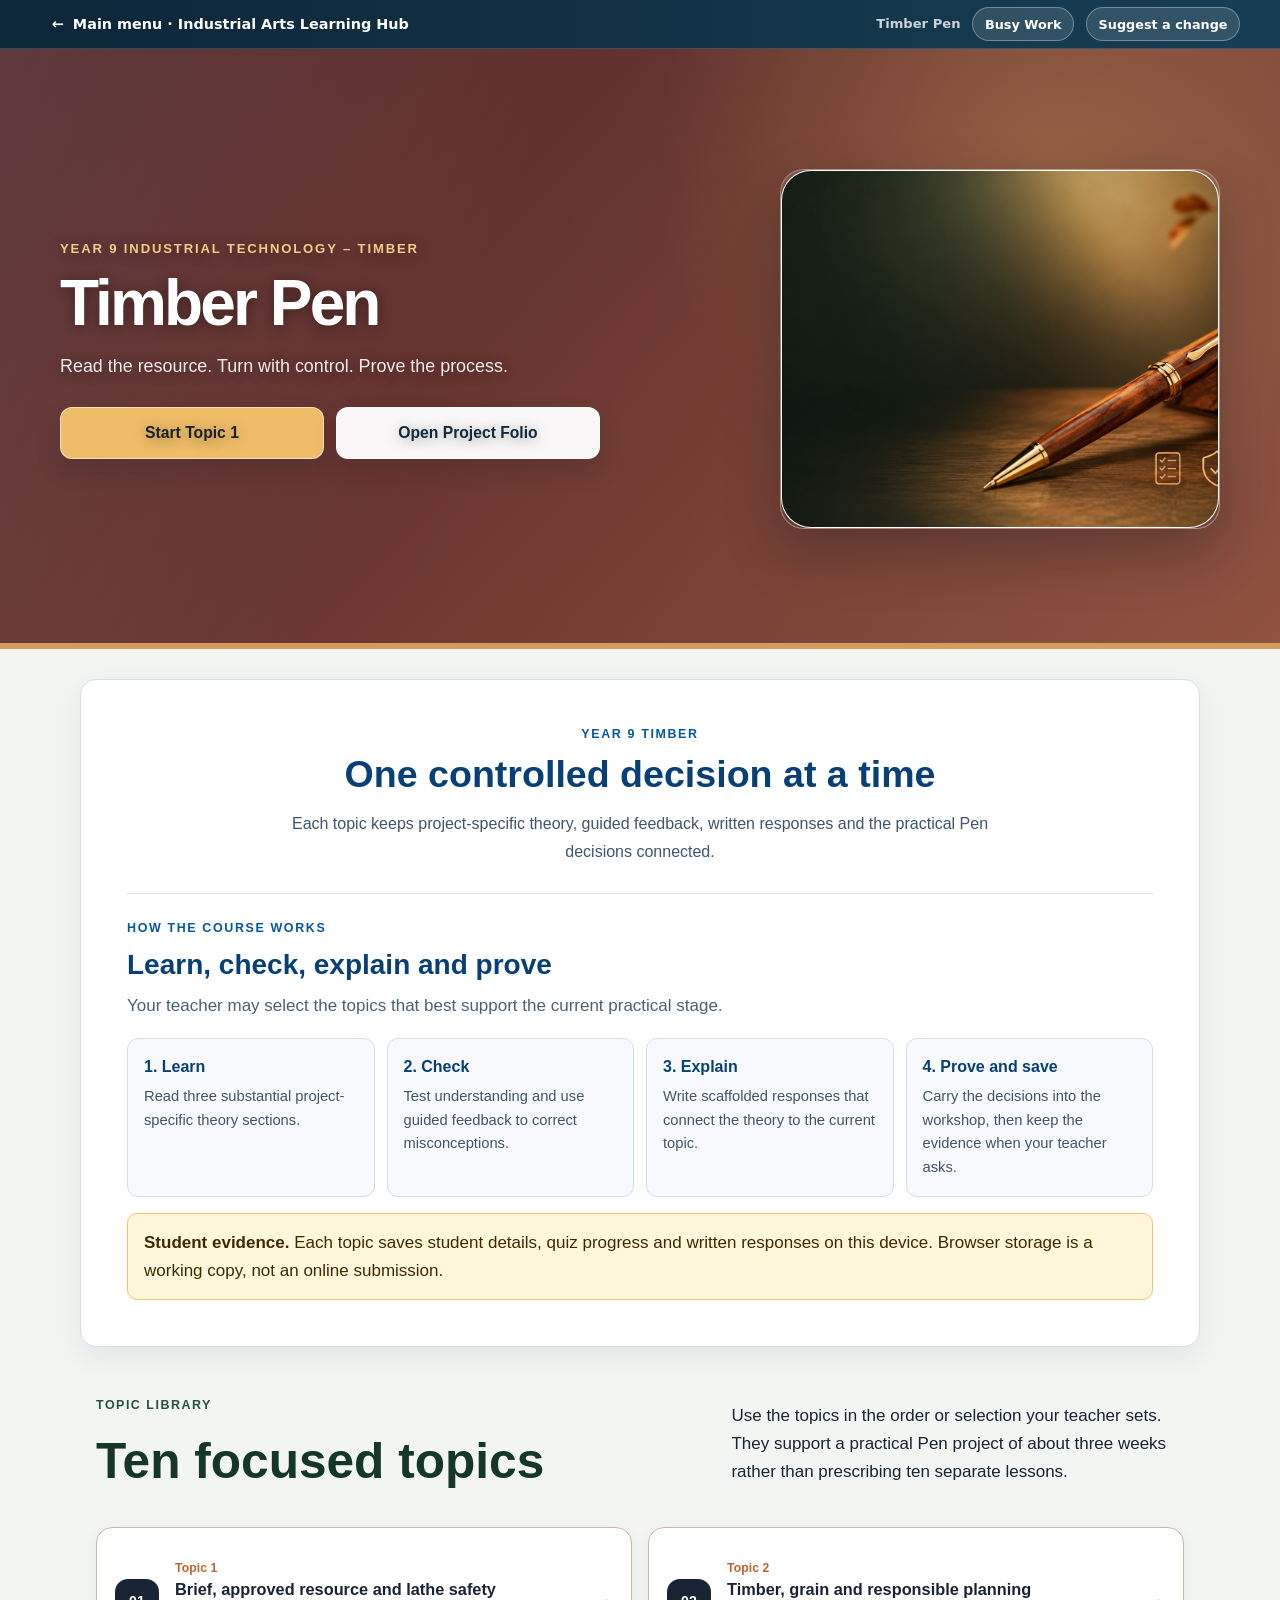
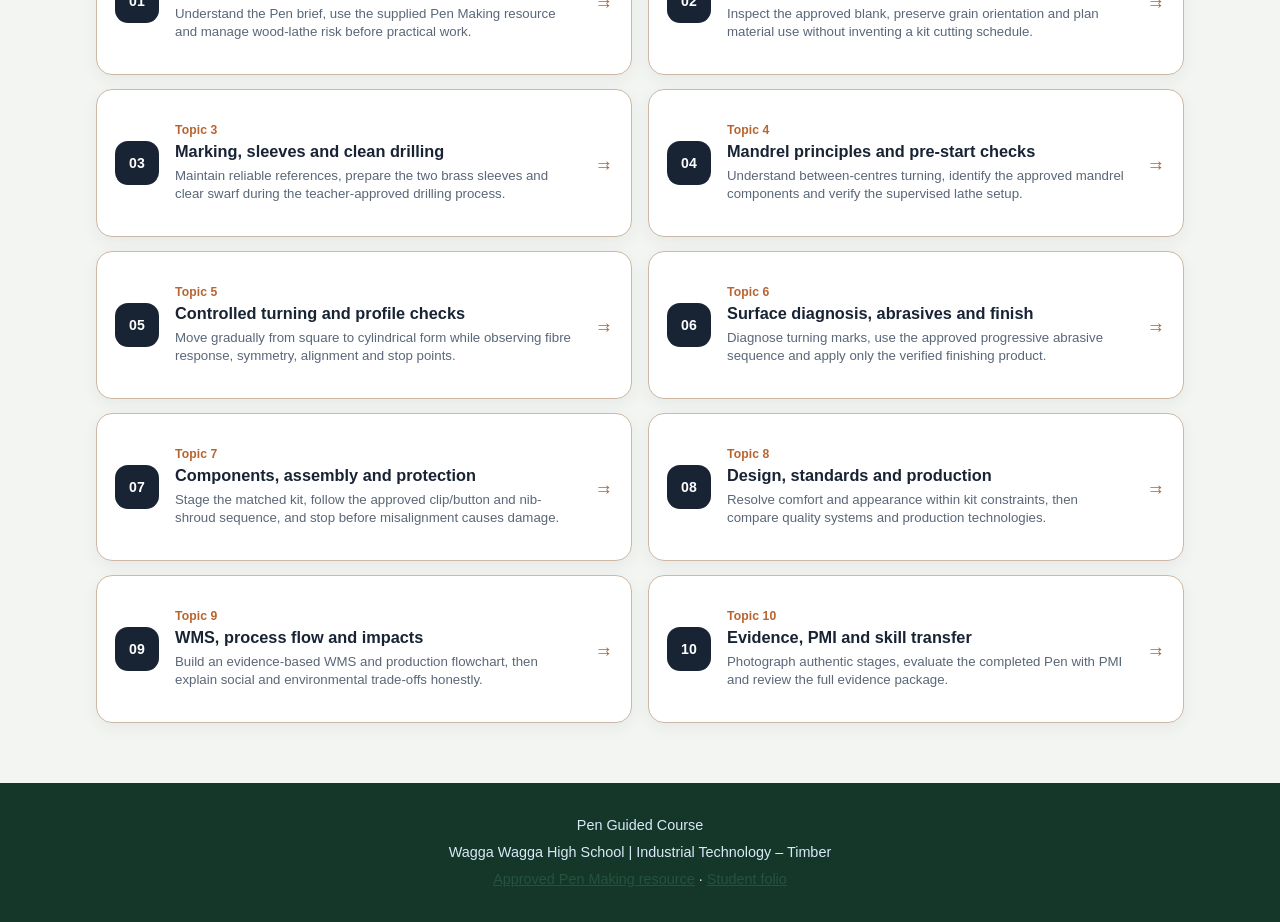
==== commit 4c725c3f: "Align front page with approved course standard" ====
--- a/index.html
+++ b/index.html
@@ -1,5 +1,5 @@
 <!doctype html>
-<html lang="en-AU"><head><meta charset="utf-8"><meta name="viewport" content="width=device-width,initial-scale=1"><meta name="description" content="Complete Year 9 Industrial Technology Timber guided course for the timber Pen project."><link rel="icon" href="data:image/svg+xml,%3Csvg xmlns='http://www.w3.org/2000/svg' viewBox='0 0 64 64'%3E%3Crect width='64' height='64' rx='14' fill='%231f4f3d'/%3E%3Cpath d='M19 44 41 22l5 5-22 22-8 2z' fill='%23f3a53b'/%3E%3C/svg%3E"><title>Pen Guided Course</title><link rel="stylesheet" href="styles/course.css"><link rel="stylesheet" href="styles/pen-overrides.css"><link rel="stylesheet" href="shared/sister-site.css" data-sister-site-styles><link rel="stylesheet" href="course-family-hero.css"><script src="shared/hub-navigation.js" defer></script><link rel="stylesheet" href="course-family-intro.css"><link rel="stylesheet" href="module-pathway.css"></head>
+<html lang="en-AU"><head><meta charset="utf-8"><meta name="viewport" content="width=device-width,initial-scale=1"><meta name="description" content="Complete Year 9 Industrial Technology Timber guided course for the timber Pen project."><link rel="icon" href="data:image/svg+xml,%3Csvg xmlns='http://www.w3.org/2000/svg' viewBox='0 0 64 64'%3E%3Crect width='64' height='64' rx='14' fill='%231f4f3d'/%3E%3Cpath d='M19 44 41 22l5 5-22 22-8 2z' fill='%23f3a53b'/%3E%3C/svg%3E"><title>Pen Guided Course</title><link rel="stylesheet" href="styles/course.css"><link rel="stylesheet" href="styles/pen-overrides.css"><link rel="stylesheet" href="shared/sister-site.css" data-sister-site-styles><link rel="stylesheet" href="course-family-hero.css"><link rel="stylesheet" href="front-page-cleanup.css"><script src="shared/hub-navigation.js" defer></script><link rel="stylesheet" href="course-family-intro.css"><link rel="stylesheet" href="module-pathway.css"></head>
 <body class="landing"><a class="skip-link" href="#main-content">Skip to course content</a>
 <div class="course-bar screen-only"><div class="course-bar-inner"><a class="course-brand" href="index.html">Pen Guided Course</a><nav class="course-links" aria-label="Course navigation"><a class="active" aria-current="page" href="index.html">Main menu</a><a href="#course-map">Course map</a><a href="pen-folio.html">Folio</a><a href="#teacher-resources">Teacher resources</a></nav></div></div>
 <header class="hero landing-hero sister-hero course-family-hero" style="--hero-start:#4f2529;--hero-end:#8b4c39;--hero-accent:#efbd68"><div class="hero-inner course-family-hero-inner"><div class="hero-copy"><p class="eyebrow">Year 9 Industrial Technology – Timber</p><h1>Timber Pen</h1><p class="hero-subtitle">Read the resource. Turn with control. Prove the process.</p><div class="hero-actions screen-only"><a class="primary-button" href="weeks1-2/index.html">Start Topic 1</a><a class="secondary-button" href="pen-folio.html">Open Project Folio</a></div></div><div class="hero-showcase"><img class="hero-chair pen-hero-product" src="assets/pen-course-hero.png" alt="Timber-bodied Pen with evidence and safe-work motifs"></div></div></header>
--- a/front-page-cleanup.css
+++ b/front-page-cleanup.css
@@ -0,0 +1 @@
+.course-bar,.evidence-notice,.stage-strip,.course-intro,.resource-panel,.folio-callout,.outcomes-section,.stage-overview,.teacher-request{display:none!important}.course-map .module-card a{background:transparent!important;border:0!important;border-radius:inherit!important;box-shadow:none!important}
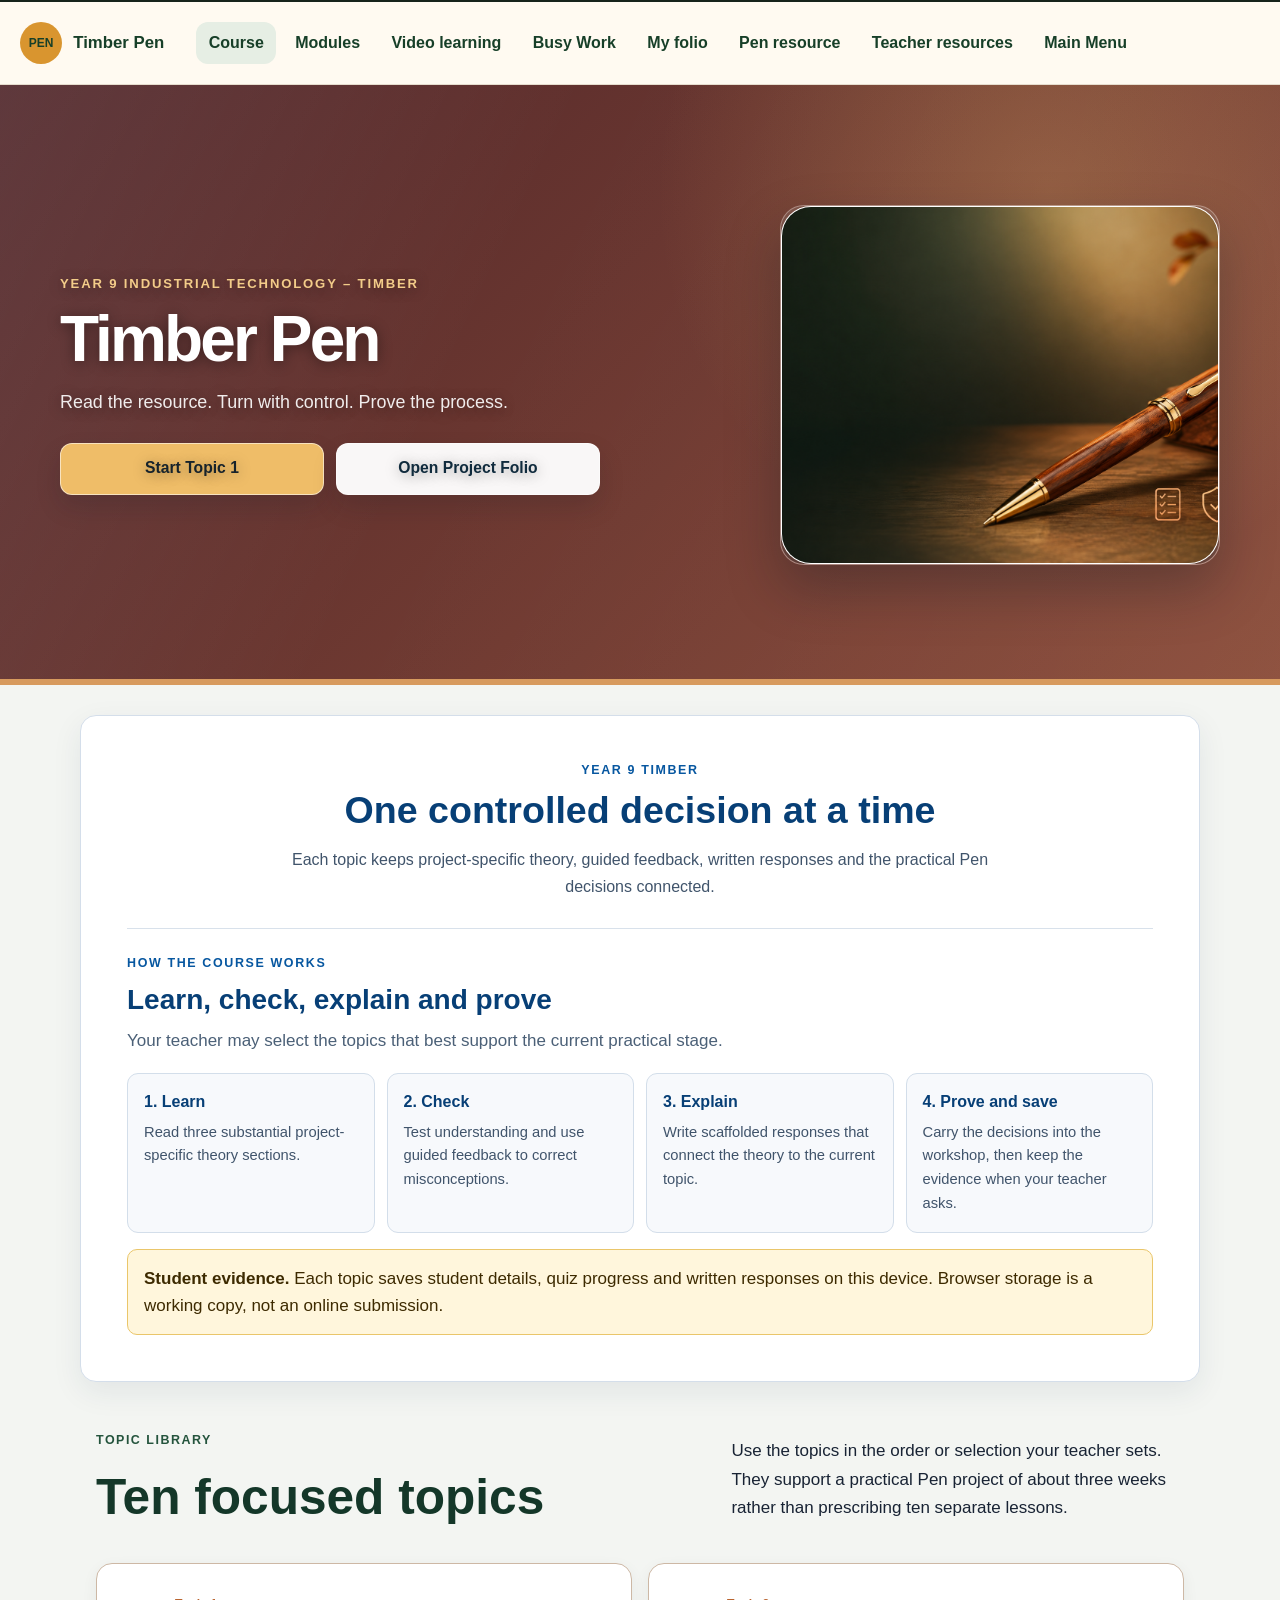
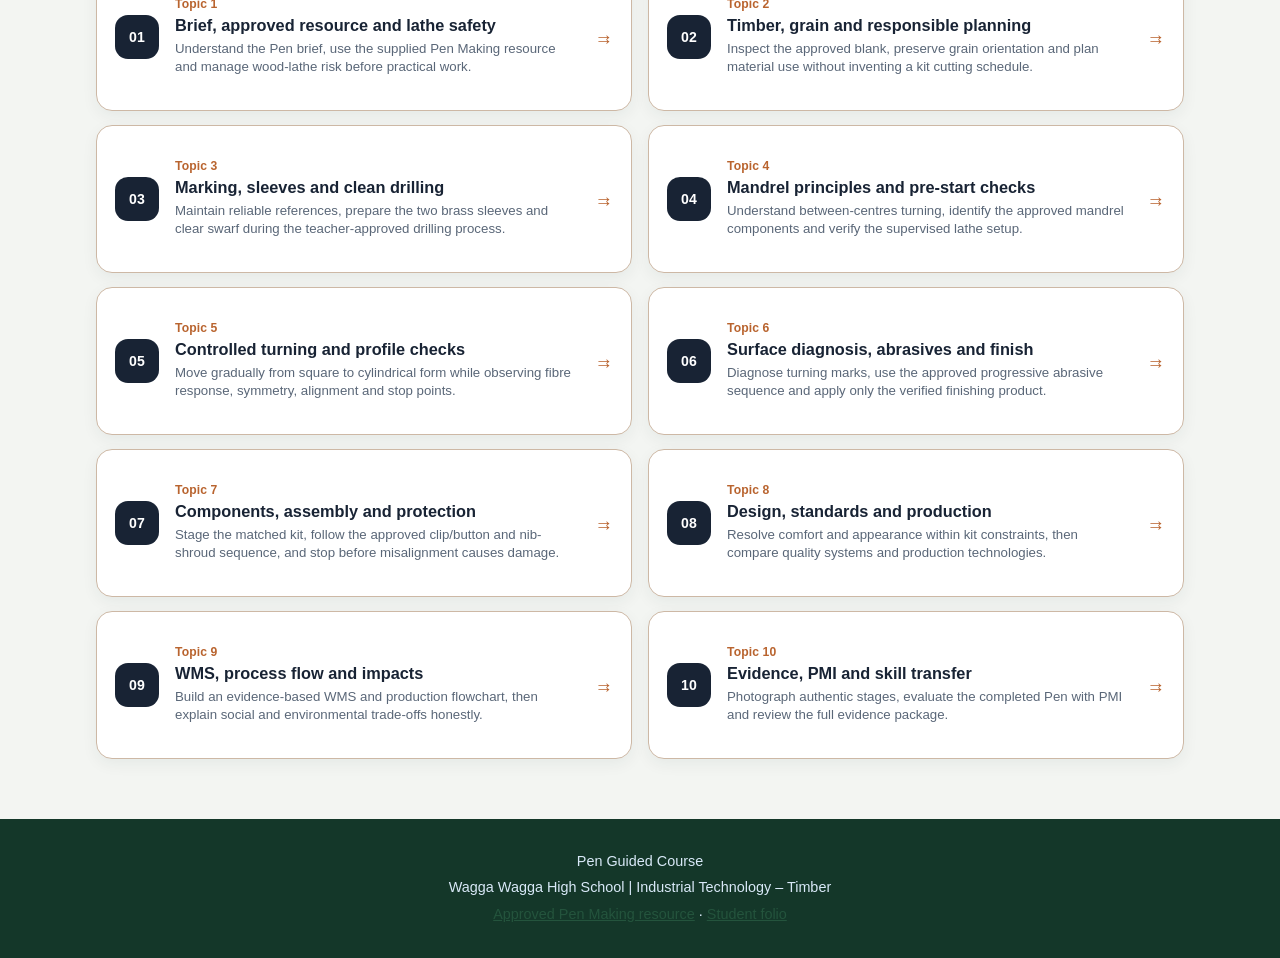
==== commit db7f10ae: "Use standard navigation on Pen front page" ====
--- a/index.html
+++ b/index.html
@@ -1,7 +1,7 @@
 <!doctype html>
-<html lang="en-AU"><head><meta charset="utf-8"><meta name="viewport" content="width=device-width,initial-scale=1"><meta name="description" content="Complete Year 9 Industrial Technology Timber guided course for the timber Pen project."><link rel="icon" href="data:image/svg+xml,%3Csvg xmlns='http://www.w3.org/2000/svg' viewBox='0 0 64 64'%3E%3Crect width='64' height='64' rx='14' fill='%231f4f3d'/%3E%3Cpath d='M19 44 41 22l5 5-22 22-8 2z' fill='%23f3a53b'/%3E%3C/svg%3E"><title>Pen Guided Course</title><link rel="stylesheet" href="styles/course.css"><link rel="stylesheet" href="styles/pen-overrides.css"><link rel="stylesheet" href="shared/sister-site.css" data-sister-site-styles><link rel="stylesheet" href="course-family-hero.css"><link rel="stylesheet" href="front-page-cleanup.css"><script src="shared/hub-navigation.js" defer></script><link rel="stylesheet" href="course-family-intro.css"><link rel="stylesheet" href="module-pathway.css"></head>
+<html lang="en-AU"><head><meta charset="utf-8"><meta name="viewport" content="width=device-width,initial-scale=1"><meta name="description" content="Complete Year 9 Industrial Technology Timber guided course for the timber Pen project."><link rel="icon" href="data:image/svg+xml,%3Csvg xmlns='http://www.w3.org/2000/svg' viewBox='0 0 64 64'%3E%3Crect width='64' height='64' rx='14' fill='%231f4f3d'/%3E%3Cpath d='M19 44 41 22l5 5-22 22-8 2z' fill='%23f3a53b'/%3E%3C/svg%3E"><title>Pen Guided Course</title><link rel="stylesheet" href="styles/course.css"><link rel="stylesheet" href="styles/pen-overrides.css"><link rel="stylesheet" href="shared/sister-site.css" data-sister-site-styles><link rel="stylesheet" href="course-family-hero.css"><link rel="stylesheet" href="course-family-navigation.css?v=20260814a" data-course-family-navigation-styles><link rel="stylesheet" href="front-page-cleanup.css"><script src="shared/hub-navigation.js?v=20260814a" defer></script><link rel="stylesheet" href="course-family-intro.css"><link rel="stylesheet" href="module-pathway.css"></head>
 <body class="landing"><a class="skip-link" href="#main-content">Skip to course content</a>
-<div class="course-bar screen-only"><div class="course-bar-inner"><a class="course-brand" href="index.html">Pen Guided Course</a><nav class="course-links" aria-label="Course navigation"><a class="active" aria-current="page" href="index.html">Main menu</a><a href="#course-map">Course map</a><a href="pen-folio.html">Folio</a><a href="#teacher-resources">Teacher resources</a></nav></div></div>
+
 <header class="hero landing-hero sister-hero course-family-hero" style="--hero-start:#4f2529;--hero-end:#8b4c39;--hero-accent:#efbd68"><div class="hero-inner course-family-hero-inner"><div class="hero-copy"><p class="eyebrow">Year 9 Industrial Technology – Timber</p><h1>Timber Pen</h1><p class="hero-subtitle">Read the resource. Turn with control. Prove the process.</p><div class="hero-actions screen-only"><a class="primary-button" href="weeks1-2/index.html">Start Topic 1</a><a class="secondary-button" href="pen-folio.html">Open Project Folio</a></div></div><div class="hero-showcase"><img class="hero-chair pen-hero-product" src="assets/pen-course-hero.png" alt="Timber-bodied Pen with evidence and safe-work motifs"></div></div></header>
 <section class="course-family-intro" aria-labelledby="course-family-intro-title">
   <div class="course-family-intro__inner">
--- a/course-family-navigation.css
+++ b/course-family-navigation.css
@@ -0,0 +1,21 @@
+:root { --nav-ink:#173f28; --nav-paper:#fffaf1; }
+.course-family-nav { background:var(--nav-paper); border-top:2px solid #17231b; border-bottom:1px solid #e6ddce; color:var(--nav-ink); position:relative; width:100%; z-index:1000; }
+.course-family-nav * { box-sizing:border-box; }
+.course-family-nav__inner { align-items:center; display:flex; gap:1.15rem 2rem; margin:0 auto; max-width:1440px; min-height:82px; padding:.8rem 1.25rem; }
+.course-family-nav__brand { align-items:center; color:var(--nav-ink); display:inline-flex; flex:0 0 auto; font-size:1.05rem; font-weight:850; gap:.7rem; line-height:1.2; text-decoration:none; }
+.course-family-nav__mark { align-items:center; background:#d9952f; border-radius:50%; color:var(--nav-ink); display:inline-flex; font-size:.75rem; font-weight:900; height:42px; justify-content:center; width:42px; }
+.course-family-nav__links { align-items:center; display:flex; flex:1 1 auto; flex-wrap:wrap; gap:.25rem .4rem; }
+.course-family-nav__links a { border-radius:12px; color:var(--nav-ink); display:inline-flex; font-size:1rem; font-weight:760; line-height:1.2; padding:.72rem .78rem; text-decoration:none; white-space:nowrap; }
+.course-family-nav__links a:hover,
+.course-family-nav__links a:focus-visible { background:#edf1e8; color:#102f1d; outline:3px solid #d7dfd2; outline-offset:2px; }
+.course-family-nav__links a[aria-current="page"] { background:#e6eee4; }
+.has-course-family-nav .hub-return-bar,
+.has-course-family-nav .site-header,
+.has-course-family-nav .course-bar { display:none!important; }
+@media(max-width:780px){
+  .course-family-nav__inner{display:grid;gap:.6rem;min-height:0;padding:.7rem .8rem .55rem}
+  .course-family-nav__mark{height:36px;width:36px}
+  .course-family-nav__links{flex-wrap:nowrap;margin-inline:-.8rem;overflow-x:auto;padding:0 .8rem .45rem;scrollbar-width:thin}
+  .course-family-nav__links a{flex:0 0 auto;font-size:.92rem;padding:.62rem .72rem}
+}
+@media print {.course-family-nav{display:none!important}}
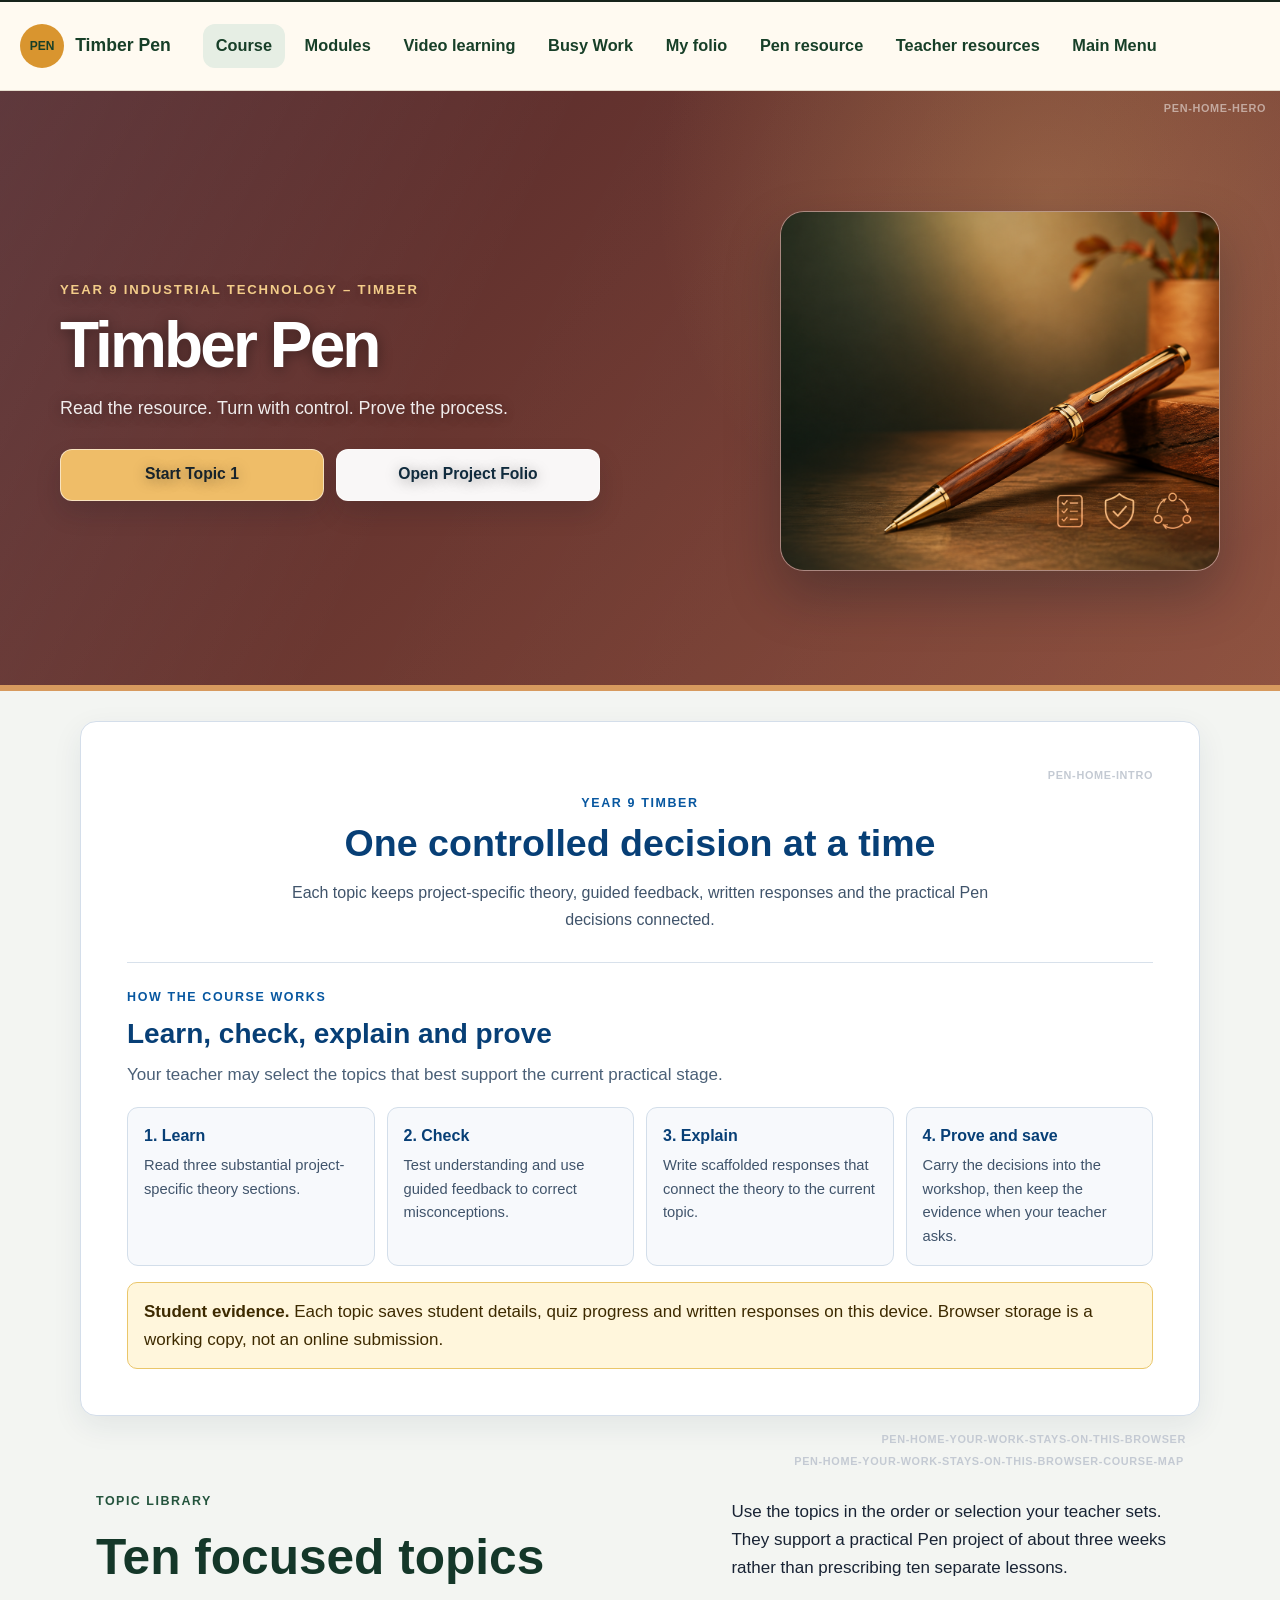
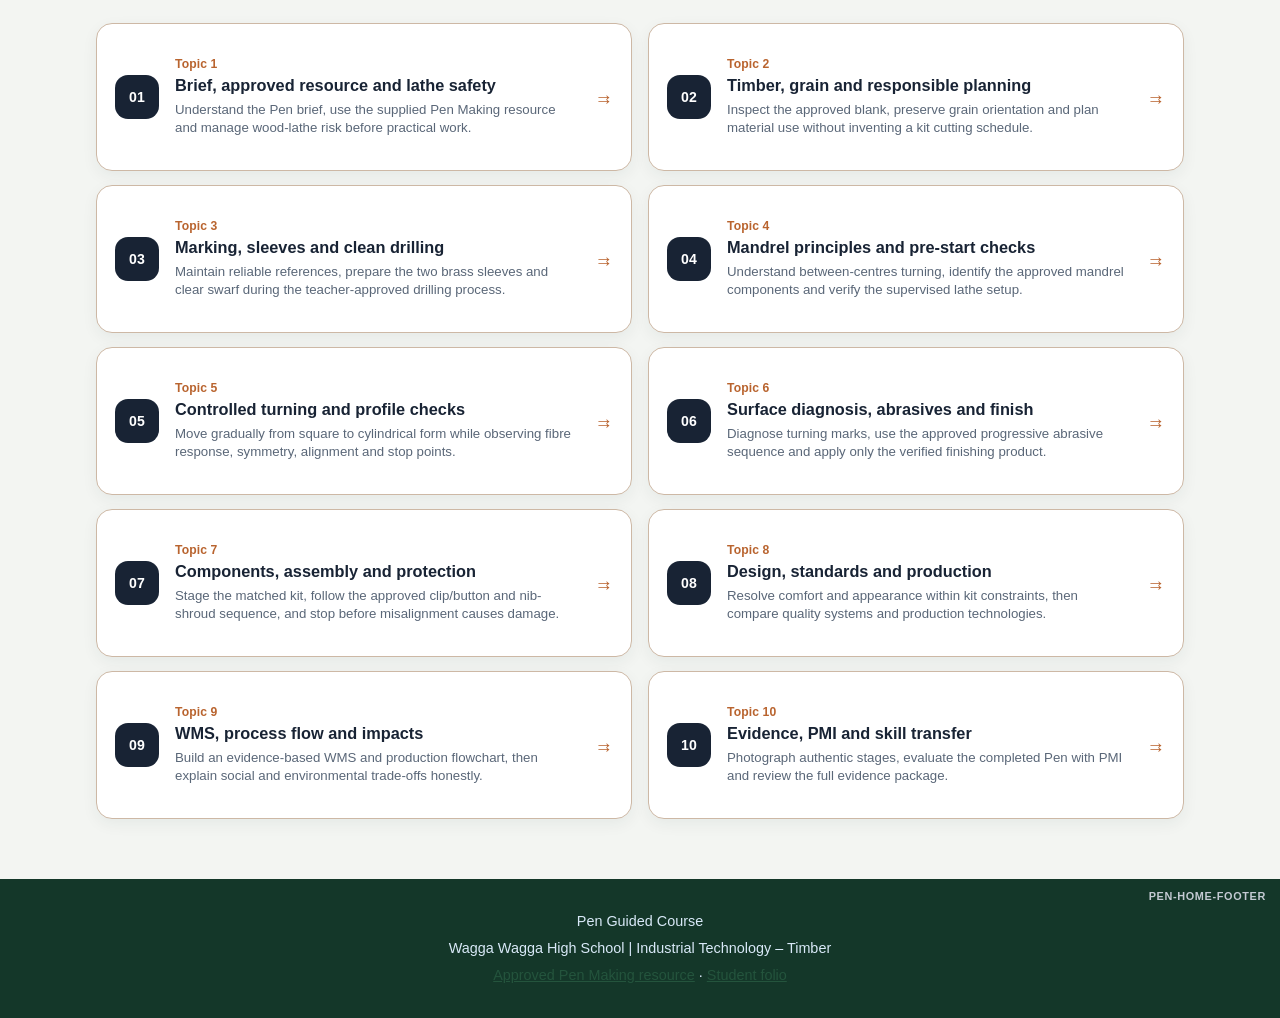
==== commit 1f4db5dc: "Add clickable section reference codes" ====
--- a/index.html
+++ b/index.html
@@ -1,5 +1,6 @@
 <!doctype html>
-<html lang="en-AU"><head><meta charset="utf-8"><meta name="viewport" content="width=device-width,initial-scale=1"><meta name="description" content="Complete Year 9 Industrial Technology Timber guided course for the timber Pen project."><link rel="icon" href="data:image/svg+xml,%3Csvg xmlns='http://www.w3.org/2000/svg' viewBox='0 0 64 64'%3E%3Crect width='64' height='64' rx='14' fill='%231f4f3d'/%3E%3Cpath d='M19 44 41 22l5 5-22 22-8 2z' fill='%23f3a53b'/%3E%3C/svg%3E"><title>Pen Guided Course</title><link rel="stylesheet" href="styles/course.css"><link rel="stylesheet" href="styles/pen-overrides.css"><link rel="stylesheet" href="shared/sister-site.css" data-sister-site-styles><link rel="stylesheet" href="course-family-hero.css"><link rel="stylesheet" href="course-family-navigation.css?v=20260814a" data-course-family-navigation-styles><link rel="stylesheet" href="front-page-cleanup.css"><script src="shared/hub-navigation.js?v=20260814a" defer></script><link rel="stylesheet" href="course-family-intro.css"><link rel="stylesheet" href="module-pathway.css"></head>
+<html lang="en-AU"><head><meta charset="utf-8"><meta name="viewport" content="width=device-width,initial-scale=1"><meta name="description" content="Complete Year 9 Industrial Technology Timber guided course for the timber Pen project."><link rel="icon" href="data:image/svg+xml,%3Csvg xmlns='http://www.w3.org/2000/svg' viewBox='0 0 64 64'%3E%3Crect width='64' height='64' rx='14' fill='%231f4f3d'/%3E%3Cpath d='M19 44 41 22l5 5-22 22-8 2z' fill='%23f3a53b'/%3E%3C/svg%3E"><title>Pen Guided Course</title><link rel="stylesheet" href="styles/course.css"><link rel="stylesheet" href="styles/pen-overrides.css"><link rel="stylesheet" href="shared/sister-site.css" data-sister-site-styles><link rel="stylesheet" href="course-family-hero.css"><link rel="stylesheet" href="course-family-navigation.css?v=20260814a" data-course-family-navigation-styles><link rel="stylesheet" href="front-page-cleanup.css"><script src="shared/hub-navigation.js?v=20260814a" defer></script><link rel="stylesheet" href="course-family-intro.css"><link rel="stylesheet" href="module-pathway.css">  <link rel="stylesheet" href="section-reference.css">
+</head>
 <body class="landing"><a class="skip-link" href="#main-content">Skip to course content</a>
 
 <header class="hero landing-hero sister-hero course-family-hero" style="--hero-start:#4f2529;--hero-end:#8b4c39;--hero-accent:#efbd68"><div class="hero-inner course-family-hero-inner"><div class="hero-copy"><p class="eyebrow">Year 9 Industrial Technology – Timber</p><h1>Timber Pen</h1><p class="hero-subtitle">Read the resource. Turn with control. Prove the process.</p><div class="hero-actions screen-only"><a class="primary-button" href="weeks1-2/index.html">Start Topic 1</a><a class="secondary-button" href="pen-folio.html">Open Project Folio</a></div></div><div class="hero-showcase"><img class="hero-chair pen-hero-product" src="assets/pen-course-hero.png" alt="Timber-bodied Pen with evidence and safe-work motifs"></div></div></header>
@@ -37,4 +38,6 @@
 <section class="outcomes-section"><div class="section-heading"><div><p class="section-kicker">NSW Stage 5 outcomes</p><h2>Visible syllabus alignment</h2></div><p>The learning and evidence sequence explicitly develops the Industrial Technology outcomes below.</p></div><div class="outcome-grid"><article><strong>IND5-1</strong><p>identifies, assesses and manages the risks and WHS issues associated with Pen manufacture</p></article><article><strong>IND5-2</strong><p>applies design principles in the development and production of the Pen project</p></article><article><strong>IND5-3</strong><p>identifies, selects and uses a range of hand and machine tools, equipment and processes to produce quality practical projects</p></article><article><strong>IND5-4</strong><p>selects, justifies and uses a range of relevant and associated materials for specific applications</p></article><article><strong>IND5-5</strong><p>selects, interprets and applies a range of suitable communication techniques in the development, planning, production and presentation of ideas and projects</p></article><article><strong>IND5-6</strong><p>identifies and participates in collaborative work practices in the learning environment</p></article><article><strong>IND5-7</strong><p>applies and transfers skills, processes and materials to a variety of contexts and projects</p></article><article><strong>IND5-8</strong><p>evaluates products in terms of functional, economic, aesthetic and environmental qualities and quality of construction</p></article><article><strong>IND5-9</strong><p>describes, analyses and uses a range of current, new and emerging technologies and their various applications</p></article><article><strong>IND5-10</strong><p>describes, analyses and evaluates the impact of technology on society, the environment and cultural issues locally and globally</p></article></div></section>
 <section class="stage-overview card"><div><p class="section-kicker">Construction and evidence pathway</p><h2>What students will be doing</h2><p>Your teacher can combine or select these learning topics to match the practical sequence.</p></div><ol><li><span>1</span><div><strong>Topic 1</strong><p>Interpret the brief and approved Pen Making resource, then establish the lathe risk controls.</p></div></li><li><span>2</span><div><strong>Topic 2</strong><p>Inspect timber, preserve grain orientation and plan responsible material use.</p></div></li><li><span>3</span><div><strong>Topic 3</strong><p>Mark reliable references, prepare the two brass sleeves and drill under the approved process.</p></div></li><li><span>4</span><div><strong>Topic 4</strong><p>Identify the approved mandrel system and complete the supervised pre-start checks.</p></div></li><li><span>5</span><div><strong>Topic 5</strong><p>Develop the cylindrical form gradually while monitoring fibre response, profile and alignment.</p></div></li><li><span>6</span><div><strong>Topic 6</strong><p>Diagnose surface defects, use the approved abrasive sequence and verified finishing product.</p></div></li><li><span>7</span><div><strong>Topic 7</strong><p>Stage the matched components and assemble without forcing or damaging the finished bodies.</p></div></li><li><span>8</span><div><strong>Topic 8</strong><p>Resolve the Pen design within kit constraints and examine standards and production technologies.</p></div></li><li><span>9</span><div><strong>Topic 9</strong><p>Complete the WMS and production flowchart, then explain social and environmental impacts.</p></div></li><li><span>10</span><div><strong>Topic 10</strong><p>Build authentic evidence, complete PMI and reflect on transferable skills.</p></div></li></ol></section>
 <section id="teacher-resources" class="teacher-request card screen-only"><div><p class="section-kicker">Teacher resources</p><h2>Suggest a Pen website change</h2><p>Staff can request an addition, update or deletion in the shared change document. The page address is copied automatically, so the request only needs a short note and an optional screenshot.</p><p class="teacher-request-privacy"><strong>Keep it private:</strong> do not include student names, student work, marks, email messages or other sensitive information.</p></div><div class="teacher-request-action"><a class="primary-button" href="https://docs.google.com/document/d/1E6rJTa34n_yv9kkZstta99LEAjwbbUIZnhtyYI3x19U/edit" target="_blank" rel="noopener" data-site-change-request>Open staff change document</a><p class="teacher-request-status" data-change-request-status role="status" aria-live="polite">This copies the current page link before opening the staff document.</p><p class="teacher-request-split"><strong>Work side by side:</strong> in the document window, press <kbd>Windows</kbd> + <kbd>Right Arrow</kbd>, then choose the Pen website for the left side.</p></div></section>
-</main><footer><p>Pen Guided Course</p><p>Wagga Wagga High School | Industrial Technology – Timber</p><p><a href="https://docs.google.com/presentation/d/1UJVPYocKy_sRtzlE1PBCmOyAVNXlfgnB7DSfXkej2-4/edit" target="_blank" rel="noopener">Approved Pen Making resource</a> · <a href="pen-folio.html">Student folio</a></p></footer></body></html>
+</main><footer><p>Pen Guided Course</p><p>Wagga Wagga High School | Industrial Technology – Timber</p><p><a href="https://docs.google.com/presentation/d/1UJVPYocKy_sRtzlE1PBCmOyAVNXlfgnB7DSfXkej2-4/edit" target="_blank" rel="noopener">Approved Pen Making resource</a> · <a href="pen-folio.html">Student folio</a></p></footer>  <script src="vendor/html2canvas.min.js"></script>
+  <script src="section-reference.js" data-site-code="PEN"></script>
+</body></html>
--- a/course-family-navigation.css
+++ b/course-family-navigation.css
@@ -1,11 +1,11 @@
 :root { --nav-ink:#173f28; --nav-paper:#fffaf1; }
 .course-family-nav { background:var(--nav-paper); border-top:2px solid #17231b; border-bottom:1px solid #e6ddce; color:var(--nav-ink); position:relative; width:100%; z-index:1000; }
 .course-family-nav * { box-sizing:border-box; }
-.course-family-nav__inner { align-items:center; display:flex; gap:1.15rem 2rem; margin:0 auto; max-width:1440px; min-height:82px; padding:.8rem 1.25rem; }
-.course-family-nav__brand { align-items:center; color:var(--nav-ink); display:inline-flex; flex:0 0 auto; font-size:1.05rem; font-weight:850; gap:.7rem; line-height:1.2; text-decoration:none; }
-.course-family-nav__mark { align-items:center; background:#d9952f; border-radius:50%; color:var(--nav-ink); display:inline-flex; font-size:.75rem; font-weight:900; height:42px; justify-content:center; width:42px; }
+.course-family-nav__inner { align-items:center; display:flex; gap:1.15rem 2rem; margin:0 auto; max-width:1440px; min-height:88px; padding:.9rem 1.25rem; }
+.course-family-nav__brand { align-items:center; color:var(--nav-ink); display:inline-flex; flex:0 0 auto; font-size:1.1rem; font-weight:850; gap:.7rem; line-height:1.2; text-decoration:none; }
+.course-family-nav__mark { align-items:center; background:#d9952f; border-radius:50%; color:var(--nav-ink); display:inline-flex; font-size:.75rem; font-weight:900; height:44px; justify-content:center; width:44px; }
 .course-family-nav__links { align-items:center; display:flex; flex:1 1 auto; flex-wrap:wrap; gap:.25rem .4rem; }
-.course-family-nav__links a { border-radius:12px; color:var(--nav-ink); display:inline-flex; font-size:1rem; font-weight:760; line-height:1.2; padding:.72rem .78rem; text-decoration:none; white-space:nowrap; }
+.course-family-nav__links a { border-radius:12px; color:var(--nav-ink); display:inline-flex; font-size:1.02rem; font-weight:760; line-height:1.2; padding:.78rem .82rem; text-decoration:none; white-space:nowrap; }
 .course-family-nav__links a:hover,
 .course-family-nav__links a:focus-visible { background:#edf1e8; color:#102f1d; outline:3px solid #d7dfd2; outline-offset:2px; }
 .course-family-nav__links a[aria-current="page"] { background:#e6eee4; }
@@ -13,9 +13,9 @@
 .has-course-family-nav .site-header,
 .has-course-family-nav .course-bar { display:none!important; }
 @media(max-width:780px){
-  .course-family-nav__inner{display:grid;gap:.6rem;min-height:0;padding:.7rem .8rem .55rem}
-  .course-family-nav__mark{height:36px;width:36px}
+  .course-family-nav__inner{display:grid;gap:.65rem;min-height:0;padding:.78rem .8rem .62rem}
+  .course-family-nav__brand{font-size:1.04rem}\n  .course-family-nav__mark{height:38px;width:38px}
   .course-family-nav__links{flex-wrap:nowrap;margin-inline:-.8rem;overflow-x:auto;padding:0 .8rem .45rem;scrollbar-width:thin}
-  .course-family-nav__links a{flex:0 0 auto;font-size:.92rem;padding:.62rem .72rem}
+  .course-family-nav__links a{flex:0 0 auto;font-size:.95rem;padding:.68rem .76rem}
 }
 @media print {.course-family-nav{display:none!important}}
--- a/front-page-cleanup.css
+++ b/front-page-cleanup.css
@@ -1 +1,15 @@
 .course-bar,.evidence-notice,.stage-strip,.course-intro,.resource-panel,.folio-callout,.outcomes-section,.stage-overview,.teacher-request{display:none!important}.course-map .module-card a{background:transparent!important;border:0!important;border-radius:inherit!important;box-shadow:none!important}
+
+/* Keep one shared hero frame and centre the Pen within it. */
+.course-family-hero .hero-showcase{padding:0!important}
+.course-family-hero .hero-showcase .pen-hero-product{
+  aspect-ratio:auto!important;
+  border:0!important;
+  border-radius:0!important;
+  box-shadow:none!important;
+  height:100%!important;
+  object-fit:cover!important;
+  object-position:right center!important;
+  transform:none!important;
+  width:100%!important;
+}
--- a/section-reference.css
+++ b/section-reference.css
@@ -0,0 +1,72 @@
+.section-reference {
+  display: block;
+  max-width: 100%;
+  min-width: 0;
+  width: auto;
+  margin: 0 0 12px auto;
+  color: #c4cad3;
+  font-size: 0.68rem;
+  font-weight: 700;
+  letter-spacing: 0.06em;
+  line-height: 1.4;
+  text-decoration: none;
+  text-align: right;
+  text-transform: uppercase;
+  overflow-wrap: anywhere;
+}
+
+.section-reference-overlay-target {
+  position: relative;
+}
+
+.section-reference-layout-safe {
+  min-width: 0;
+  overflow-wrap: anywhere;
+}
+
+.section-reference--overlay {
+  margin: 0;
+  position: absolute;
+  right: 14px;
+  top: 10px;
+  z-index: 6;
+}
+
+.section-reference--on-dark {
+  color: rgba(255, 255, 255, 0.5);
+}
+
+.section-reference--on-dark:hover,
+.section-reference--on-dark:focus-visible {
+  color: rgba(255, 255, 255, 0.92);
+}
+
+.section-reference:hover,
+.section-reference:focus-visible {
+  color: #0757a0;
+  text-decoration: underline;
+  text-underline-offset: 3px;
+}
+
+.section-reference:focus-visible {
+  outline: 2px solid #0757a0;
+  outline-offset: 3px;
+  border-radius: 2px;
+}
+
+.section-reference.is-copied {
+  color: #667085;
+}
+
+.section-reference.is-capturing,
+.section-reference.is-capturing:focus-visible {
+  color: #c4cad3;
+  outline: none;
+  text-decoration: none;
+}
+
+@media print {
+  .section-reference {
+    display: none;
+  }
+}
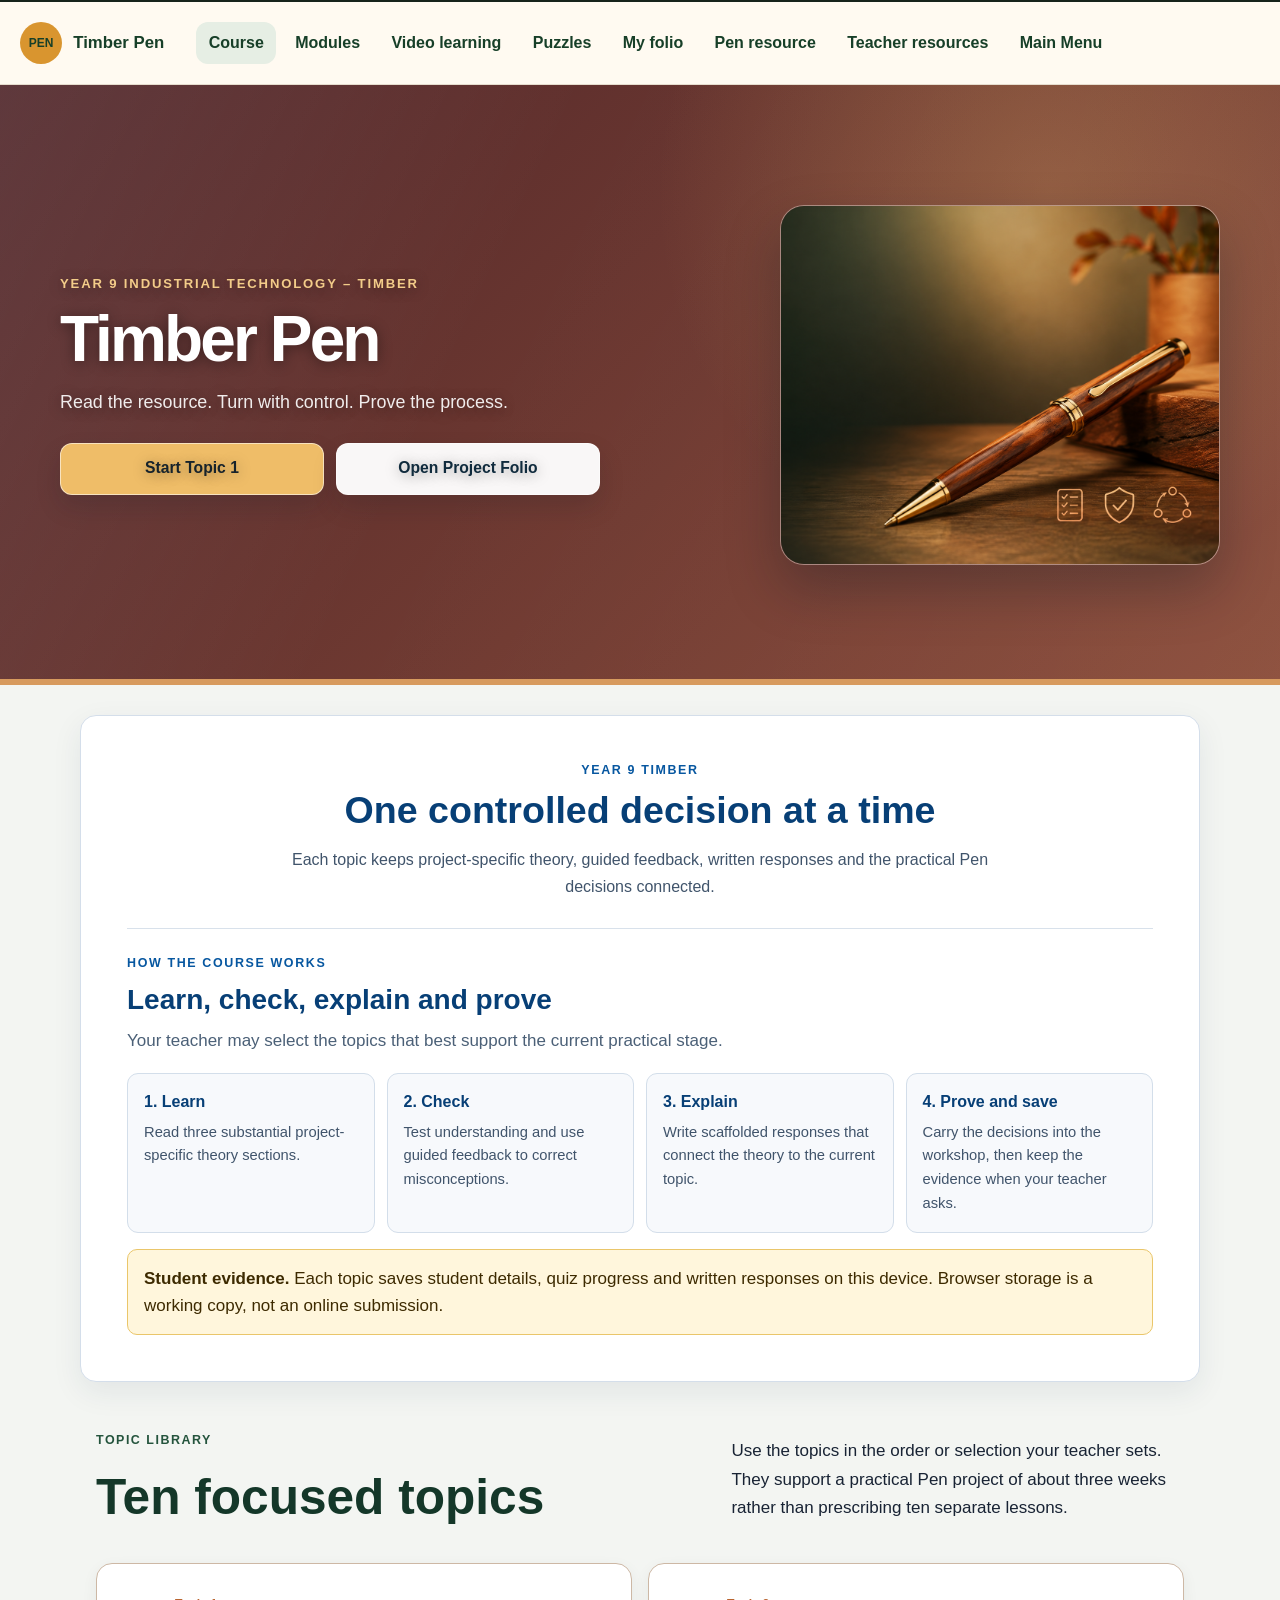
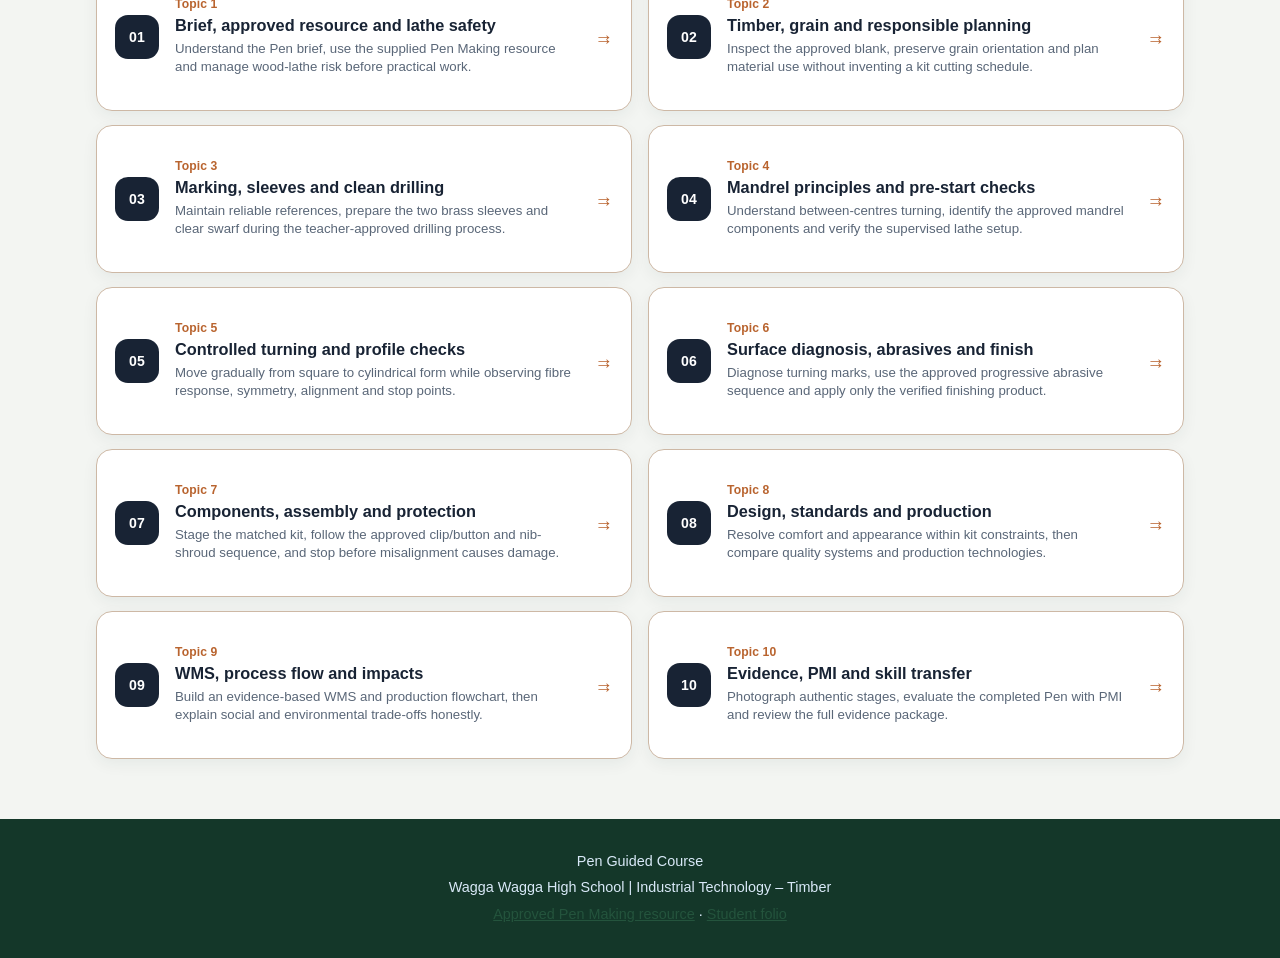
==== commit 6b6bcc46: "Remove staff reference codes" ====
--- a/index.html
+++ b/index.html
@@ -1,6 +1,5 @@
 <!doctype html>
-<html lang="en-AU"><head><meta charset="utf-8"><meta name="viewport" content="width=device-width,initial-scale=1"><meta name="description" content="Complete Year 9 Industrial Technology Timber guided course for the timber Pen project."><link rel="icon" href="data:image/svg+xml,%3Csvg xmlns='http://www.w3.org/2000/svg' viewBox='0 0 64 64'%3E%3Crect width='64' height='64' rx='14' fill='%231f4f3d'/%3E%3Cpath d='M19 44 41 22l5 5-22 22-8 2z' fill='%23f3a53b'/%3E%3C/svg%3E"><title>Pen Guided Course</title><link rel="stylesheet" href="styles/course.css"><link rel="stylesheet" href="styles/pen-overrides.css"><link rel="stylesheet" href="shared/sister-site.css" data-sister-site-styles><link rel="stylesheet" href="course-family-hero.css"><link rel="stylesheet" href="course-family-navigation.css?v=20260814a" data-course-family-navigation-styles><link rel="stylesheet" href="front-page-cleanup.css"><script src="shared/hub-navigation.js?v=20260814a" defer></script><link rel="stylesheet" href="course-family-intro.css"><link rel="stylesheet" href="module-pathway.css">  <link rel="stylesheet" href="section-reference.css">
-</head>
+<html lang="en-AU"><head><meta charset="utf-8"><meta name="viewport" content="width=device-width,initial-scale=1"><meta name="description" content="Complete Year 9 Industrial Technology Timber guided course for the timber Pen project."><link rel="icon" href="data:image/svg+xml,%3Csvg xmlns='http://www.w3.org/2000/svg' viewBox='0 0 64 64'%3E%3Crect width='64' height='64' rx='14' fill='%231f4f3d'/%3E%3Cpath d='M19 44 41 22l5 5-22 22-8 2z' fill='%23f3a53b'/%3E%3C/svg%3E"><title>Pen Guided Course</title><link rel="stylesheet" href="styles/course.css"><link rel="stylesheet" href="styles/pen-overrides.css"><link rel="stylesheet" href="shared/sister-site.css" data-sister-site-styles><link rel="stylesheet" href="course-family-hero.css"><link rel="stylesheet" href="course-family-navigation.css?v=20260814a" data-course-family-navigation-styles><link rel="stylesheet" href="front-page-cleanup.css"><script src="shared/hub-navigation.js?v=20260817b" defer></script><link rel="stylesheet" href="course-family-intro.css"><link rel="stylesheet" href="module-pathway.css">  </head>
 <body class="landing"><a class="skip-link" href="#main-content">Skip to course content</a>
 
 <header class="hero landing-hero sister-hero course-family-hero" style="--hero-start:#4f2529;--hero-end:#8b4c39;--hero-accent:#efbd68"><div class="hero-inner course-family-hero-inner"><div class="hero-copy"><p class="eyebrow">Year 9 Industrial Technology – Timber</p><h1>Timber Pen</h1><p class="hero-subtitle">Read the resource. Turn with control. Prove the process.</p><div class="hero-actions screen-only"><a class="primary-button" href="weeks1-2/index.html">Start Topic 1</a><a class="secondary-button" href="pen-folio.html">Open Project Folio</a></div></div><div class="hero-showcase"><img class="hero-chair pen-hero-product" src="assets/pen-course-hero.png" alt="Timber-bodied Pen with evidence and safe-work motifs"></div></div></header>
@@ -39,5 +38,4 @@
 <section class="stage-overview card"><div><p class="section-kicker">Construction and evidence pathway</p><h2>What students will be doing</h2><p>Your teacher can combine or select these learning topics to match the practical sequence.</p></div><ol><li><span>1</span><div><strong>Topic 1</strong><p>Interpret the brief and approved Pen Making resource, then establish the lathe risk controls.</p></div></li><li><span>2</span><div><strong>Topic 2</strong><p>Inspect timber, preserve grain orientation and plan responsible material use.</p></div></li><li><span>3</span><div><strong>Topic 3</strong><p>Mark reliable references, prepare the two brass sleeves and drill under the approved process.</p></div></li><li><span>4</span><div><strong>Topic 4</strong><p>Identify the approved mandrel system and complete the supervised pre-start checks.</p></div></li><li><span>5</span><div><strong>Topic 5</strong><p>Develop the cylindrical form gradually while monitoring fibre response, profile and alignment.</p></div></li><li><span>6</span><div><strong>Topic 6</strong><p>Diagnose surface defects, use the approved abrasive sequence and verified finishing product.</p></div></li><li><span>7</span><div><strong>Topic 7</strong><p>Stage the matched components and assemble without forcing or damaging the finished bodies.</p></div></li><li><span>8</span><div><strong>Topic 8</strong><p>Resolve the Pen design within kit constraints and examine standards and production technologies.</p></div></li><li><span>9</span><div><strong>Topic 9</strong><p>Complete the WMS and production flowchart, then explain social and environmental impacts.</p></div></li><li><span>10</span><div><strong>Topic 10</strong><p>Build authentic evidence, complete PMI and reflect on transferable skills.</p></div></li></ol></section>
 <section id="teacher-resources" class="teacher-request card screen-only"><div><p class="section-kicker">Teacher resources</p><h2>Suggest a Pen website change</h2><p>Staff can request an addition, update or deletion in the shared change document. The page address is copied automatically, so the request only needs a short note and an optional screenshot.</p><p class="teacher-request-privacy"><strong>Keep it private:</strong> do not include student names, student work, marks, email messages or other sensitive information.</p></div><div class="teacher-request-action"><a class="primary-button" href="https://docs.google.com/document/d/1E6rJTa34n_yv9kkZstta99LEAjwbbUIZnhtyYI3x19U/edit" target="_blank" rel="noopener" data-site-change-request>Open staff change document</a><p class="teacher-request-status" data-change-request-status role="status" aria-live="polite">This copies the current page link before opening the staff document.</p><p class="teacher-request-split"><strong>Work side by side:</strong> in the document window, press <kbd>Windows</kbd> + <kbd>Right Arrow</kbd>, then choose the Pen website for the left side.</p></div></section>
 </main><footer><p>Pen Guided Course</p><p>Wagga Wagga High School | Industrial Technology – Timber</p><p><a href="https://docs.google.com/presentation/d/1UJVPYocKy_sRtzlE1PBCmOyAVNXlfgnB7DSfXkej2-4/edit" target="_blank" rel="noopener">Approved Pen Making resource</a> · <a href="pen-folio.html">Student folio</a></p></footer>  <script src="vendor/html2canvas.min.js"></script>
-  <script src="section-reference.js" data-site-code="PEN"></script>
-</body></html>
+  </body></html>
--- a/course-family-navigation.css
+++ b/course-family-navigation.css
@@ -1,11 +1,11 @@
 :root { --nav-ink:#173f28; --nav-paper:#fffaf1; }
-.course-family-nav { background:var(--nav-paper); border-top:2px solid #17231b; border-bottom:1px solid #e6ddce; color:var(--nav-ink); position:relative; width:100%; z-index:1000; }
+.course-family-nav { background:var(--nav-paper); border-top:2px solid #17231b; border-bottom:1px solid #e6ddce; color:var(--nav-ink); overflow-x:clip; position:relative; width:100%; z-index:1000; }
 .course-family-nav * { box-sizing:border-box; }
-.course-family-nav__inner { align-items:center; display:flex; gap:1.15rem 2rem; margin:0 auto; max-width:1440px; min-height:88px; padding:.9rem 1.25rem; }
-.course-family-nav__brand { align-items:center; color:var(--nav-ink); display:inline-flex; flex:0 0 auto; font-size:1.1rem; font-weight:850; gap:.7rem; line-height:1.2; text-decoration:none; }
-.course-family-nav__mark { align-items:center; background:#d9952f; border-radius:50%; color:var(--nav-ink); display:inline-flex; font-size:.75rem; font-weight:900; height:44px; justify-content:center; width:44px; }
-.course-family-nav__links { align-items:center; display:flex; flex:1 1 auto; flex-wrap:wrap; gap:.25rem .4rem; }
-.course-family-nav__links a { border-radius:12px; color:var(--nav-ink); display:inline-flex; font-size:1.02rem; font-weight:760; line-height:1.2; padding:.78rem .82rem; text-decoration:none; white-space:nowrap; }
+.course-family-nav__inner { align-items:center; display:flex; gap:1.15rem 2rem; margin:0 auto; max-width:1440px; min-height:82px; min-width:0; padding:.8rem 1.25rem; width:100%; }
+.course-family-nav__brand { align-items:center; color:var(--nav-ink); display:inline-flex; flex:0 0 auto; font-size:1.05rem; font-weight:850; gap:.7rem; line-height:1.2; text-decoration:none; }
+.course-family-nav__mark { align-items:center; background:#d9952f; border-radius:50%; color:var(--nav-ink); display:inline-flex; font-size:.75rem; font-weight:900; height:42px; justify-content:center; width:42px; }
+.course-family-nav__links { align-items:center; display:flex; flex:1 1 auto; flex-wrap:wrap; gap:.25rem .4rem; min-width:0; }
+.course-family-nav__links a { border-radius:12px; color:var(--nav-ink); display:inline-flex; font-size:1rem; font-weight:760; line-height:1.2; padding:.72rem .78rem; text-decoration:none; white-space:nowrap; }
 .course-family-nav__links a:hover,
 .course-family-nav__links a:focus-visible { background:#edf1e8; color:#102f1d; outline:3px solid #d7dfd2; outline-offset:2px; }
 .course-family-nav__links a[aria-current="page"] { background:#e6eee4; }
@@ -13,9 +13,10 @@
 .has-course-family-nav .site-header,
 .has-course-family-nav .course-bar { display:none!important; }
 @media(max-width:780px){
-  .course-family-nav__inner{display:grid;gap:.65rem;min-height:0;padding:.78rem .8rem .62rem}
-  .course-family-nav__brand{font-size:1.04rem}\n  .course-family-nav__mark{height:38px;width:38px}
-  .course-family-nav__links{flex-wrap:nowrap;margin-inline:-.8rem;overflow-x:auto;padding:0 .8rem .45rem;scrollbar-width:thin}
-  .course-family-nav__links a{flex:0 0 auto;font-size:.95rem;padding:.68rem .76rem}
+  .course-family-nav__inner{display:grid;gap:.6rem;min-height:0;padding:.7rem .8rem .55rem}
+  .course-family-nav__brand{font-size:1rem}
+  .course-family-nav__mark{height:36px;width:36px}
+  .course-family-nav__links{flex-wrap:nowrap;margin-inline:-.8rem;max-width:calc(100% + 1.6rem);overflow-x:auto;padding:0 .8rem .45rem;scrollbar-width:thin}
+  .course-family-nav__links a{flex:0 0 auto;font-size:.92rem;padding:.62rem .72rem}
 }
 @media print {.course-family-nav{display:none!important}}
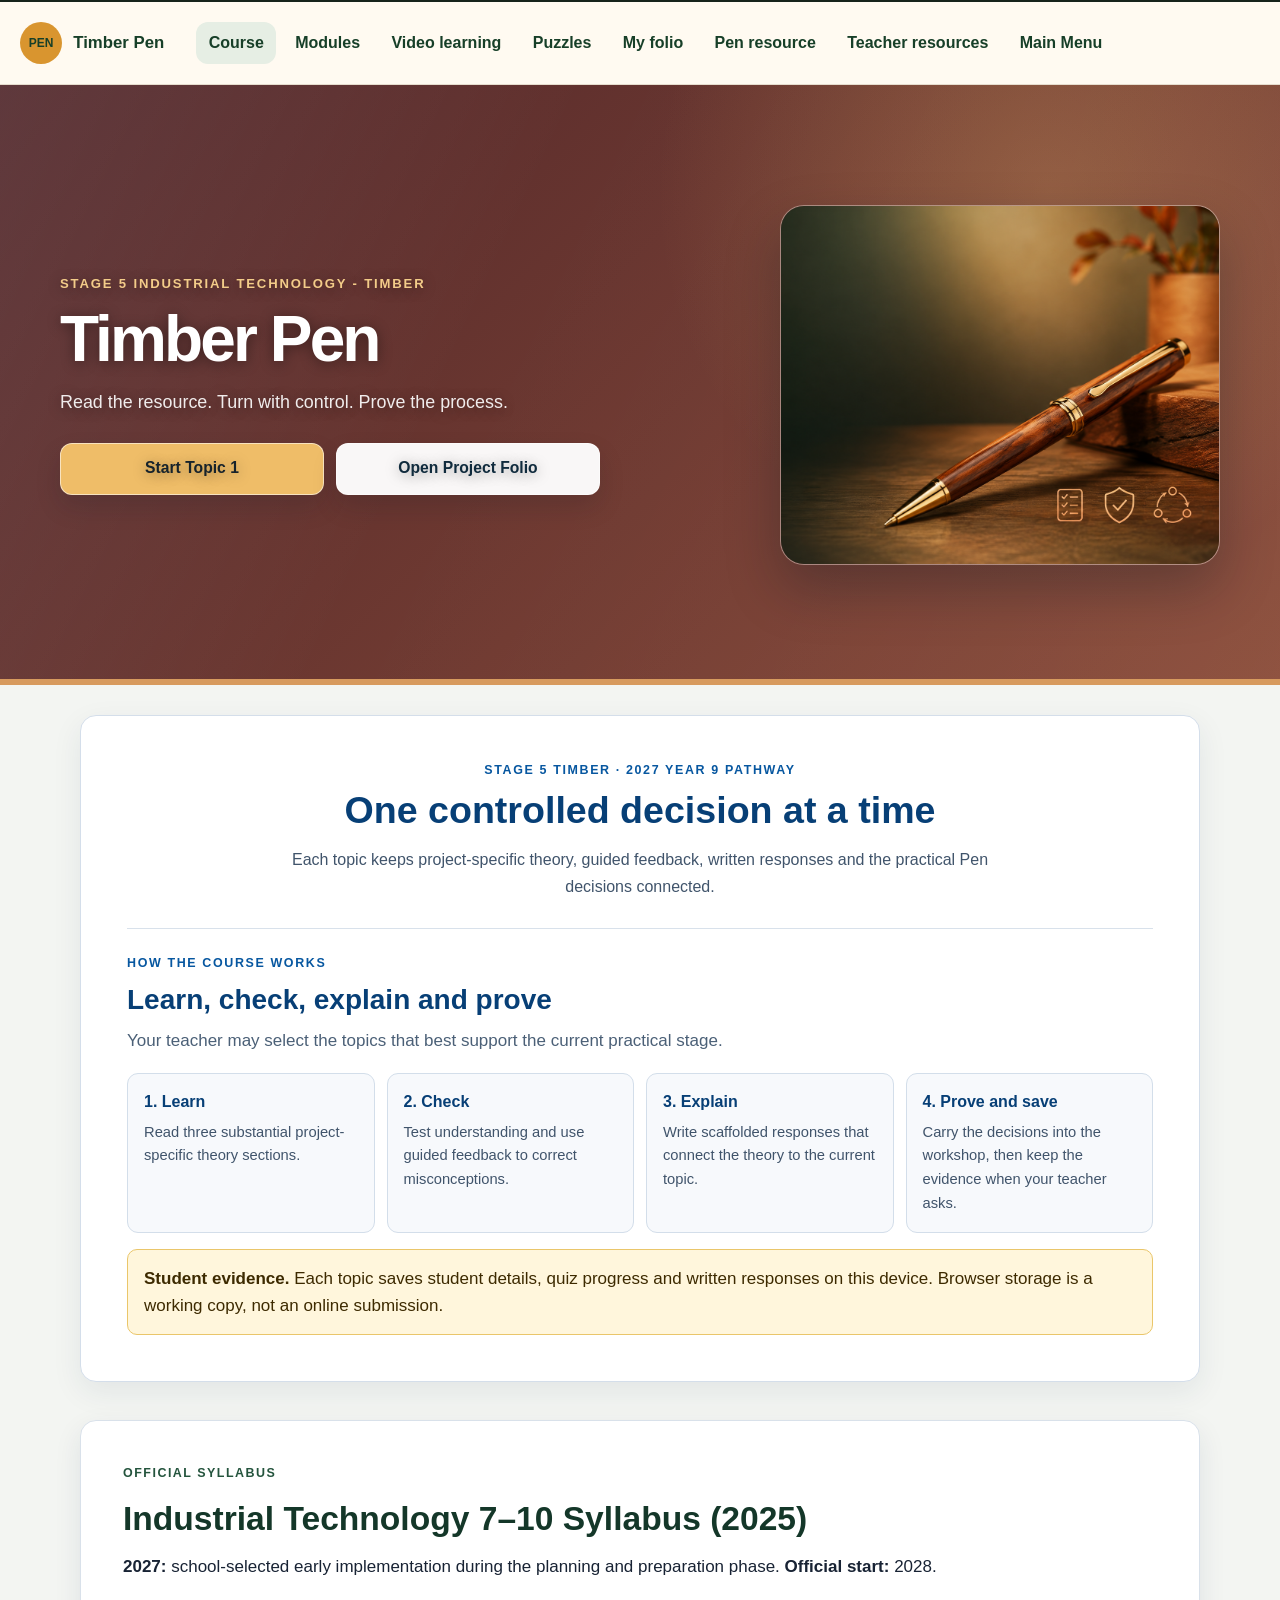
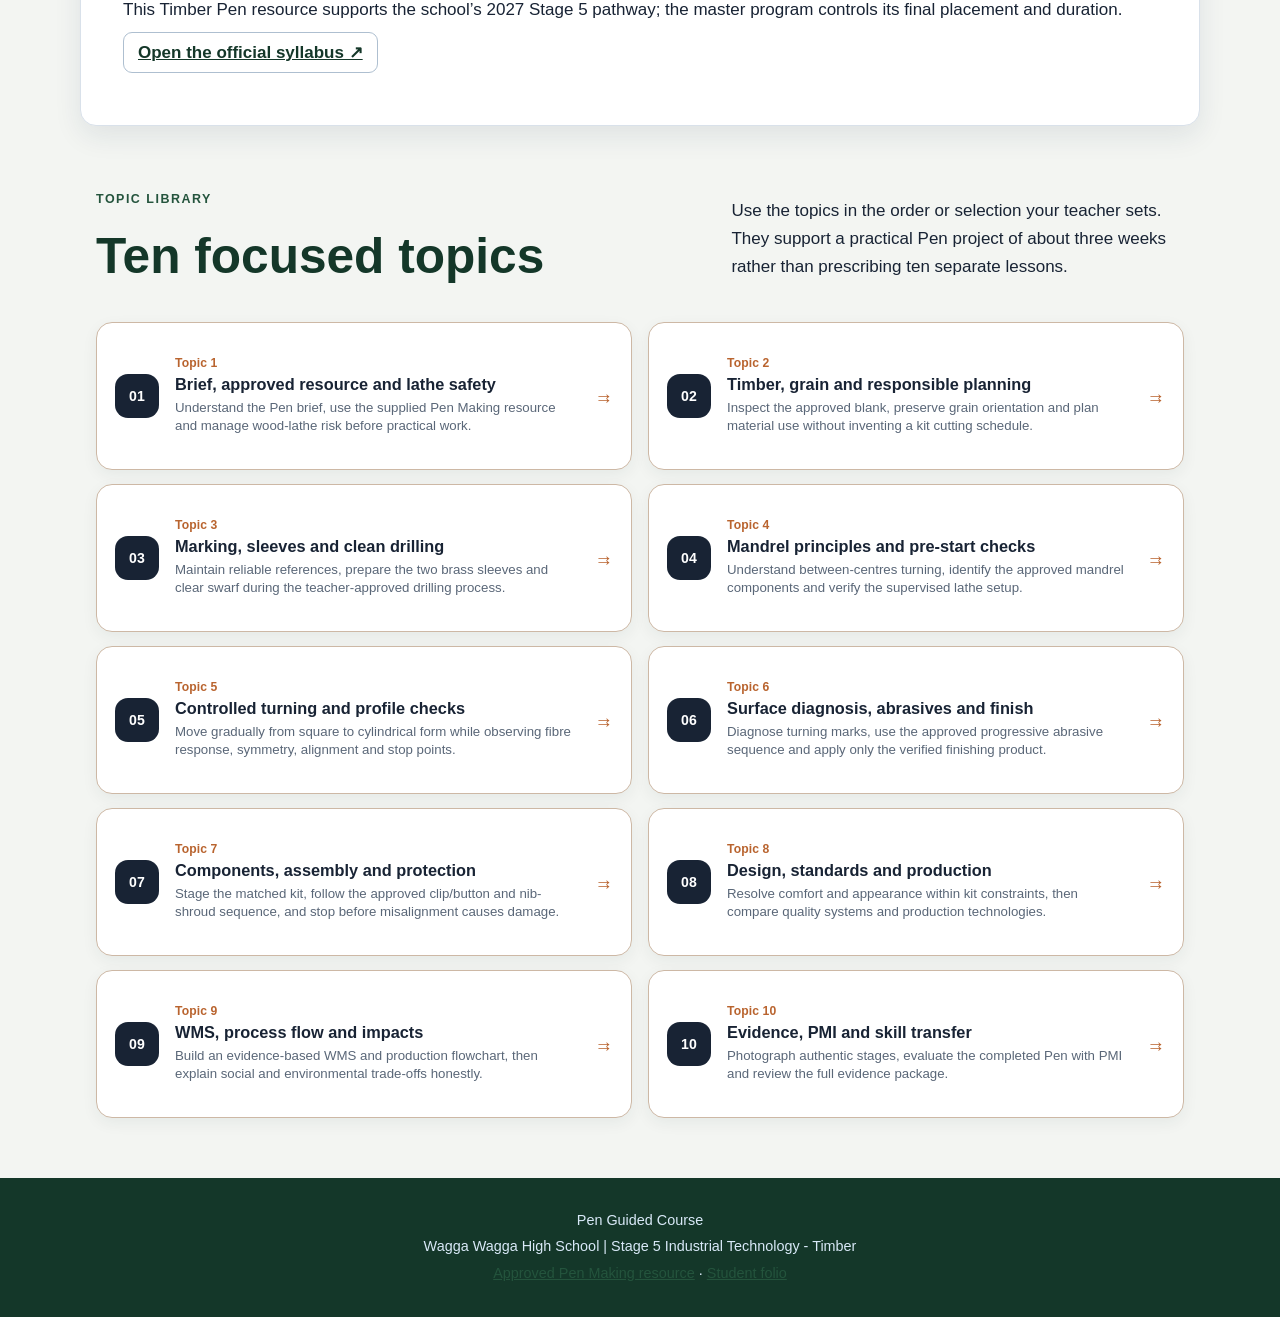
==== commit b007410b: "Align Timber Pen to Stage 5 Timber syllabus" ====
--- a/index.html
+++ b/index.html
@@ -1,12 +1,12 @@
 <!doctype html>
-<html lang="en-AU"><head><meta charset="utf-8"><meta name="viewport" content="width=device-width,initial-scale=1"><meta name="description" content="Complete Year 9 Industrial Technology Timber guided course for the timber Pen project."><link rel="icon" href="data:image/svg+xml,%3Csvg xmlns='http://www.w3.org/2000/svg' viewBox='0 0 64 64'%3E%3Crect width='64' height='64' rx='14' fill='%231f4f3d'/%3E%3Cpath d='M19 44 41 22l5 5-22 22-8 2z' fill='%23f3a53b'/%3E%3C/svg%3E"><title>Pen Guided Course</title><link rel="stylesheet" href="styles/course.css"><link rel="stylesheet" href="styles/pen-overrides.css"><link rel="stylesheet" href="shared/sister-site.css" data-sister-site-styles><link rel="stylesheet" href="course-family-hero.css"><link rel="stylesheet" href="course-family-navigation.css?v=20260814a" data-course-family-navigation-styles><link rel="stylesheet" href="front-page-cleanup.css"><script src="shared/hub-navigation.js?v=20260817b" defer></script><link rel="stylesheet" href="course-family-intro.css"><link rel="stylesheet" href="module-pathway.css">  </head>
+<html lang="en-AU"><head><meta charset="utf-8"><meta name="viewport" content="width=device-width,initial-scale=1"><meta name="description" content="Complete Stage 5 Industrial Technology - Timber guided course for the Timber Pen project."><link rel="icon" href="data:image/svg+xml,%3Csvg xmlns='http://www.w3.org/2000/svg' viewBox='0 0 64 64'%3E%3Crect width='64' height='64' rx='14' fill='%231f4f3d'/%3E%3Cpath d='M19 44 41 22l5 5-22 22-8 2z' fill='%23f3a53b'/%3E%3C/svg%3E"><title>Timber Pen | Stage 5 Industrial Technology - Timber</title><link rel="stylesheet" href="styles/course.css"><link rel="stylesheet" href="styles/pen-overrides.css"><link rel="stylesheet" href="shared/sister-site.css" data-sister-site-styles><link rel="stylesheet" href="course-family-hero.css"><link rel="stylesheet" href="course-family-navigation.css?v=20260814a" data-course-family-navigation-styles><link rel="stylesheet" href="front-page-cleanup.css"><script src="shared/hub-navigation.js?v=20260817b" defer></script><link rel="stylesheet" href="course-family-intro.css"><link rel="stylesheet" href="module-pathway.css">  </head>
 <body class="landing"><a class="skip-link" href="#main-content">Skip to course content</a>
 
-<header class="hero landing-hero sister-hero course-family-hero" style="--hero-start:#4f2529;--hero-end:#8b4c39;--hero-accent:#efbd68"><div class="hero-inner course-family-hero-inner"><div class="hero-copy"><p class="eyebrow">Year 9 Industrial Technology – Timber</p><h1>Timber Pen</h1><p class="hero-subtitle">Read the resource. Turn with control. Prove the process.</p><div class="hero-actions screen-only"><a class="primary-button" href="weeks1-2/index.html">Start Topic 1</a><a class="secondary-button" href="pen-folio.html">Open Project Folio</a></div></div><div class="hero-showcase"><img class="hero-chair pen-hero-product" src="assets/pen-course-hero.png" alt="Timber-bodied Pen with evidence and safe-work motifs"></div></div></header>
+<header class="hero landing-hero sister-hero course-family-hero" style="--hero-start:#4f2529;--hero-end:#8b4c39;--hero-accent:#efbd68"><div class="hero-inner course-family-hero-inner"><div class="hero-copy"><p class="eyebrow">Stage 5 Industrial Technology - Timber</p><h1>Timber Pen</h1><p class="hero-subtitle">Read the resource. Turn with control. Prove the process.</p><div class="hero-actions screen-only"><a class="primary-button" href="weeks1-2/index.html">Start Topic 1</a><a class="secondary-button" href="pen-folio.html">Open Project Folio</a></div></div><div class="hero-showcase"><img class="hero-chair pen-hero-product" src="assets/pen-course-hero.png" alt="Timber-bodied Pen with evidence and safe-work motifs"></div></div></header>
 <section class="course-family-intro" aria-labelledby="course-family-intro-title">
   <div class="course-family-intro__inner">
     <header class="course-family-intro__heading">
-      <p class="course-family-intro__eyebrow">Year 9 Timber</p>
+      <p class="course-family-intro__eyebrow">Stage 5 Timber · 2027 Year 9 pathway</p>
       <h2 id="course-family-intro-title">One controlled decision at a time</h2>
       <p class="course-family-intro__lede">Each topic keeps project-specific theory, guided feedback, written responses and the practical Pen decisions connected.</p>
     </header>
@@ -28,14 +28,15 @@
   </div>
 </section>
 <main id="main-content">
+<section class="card course-authority-note" aria-labelledby="official-syllabus-title"><p class="section-kicker">Official syllabus</p><h2 id="official-syllabus-title">Industrial Technology 7–10 Syllabus (2025)</h2><p><strong>2027:</strong> school-selected early implementation during the planning and preparation phase. <strong>Official start:</strong> 2028.</p><p>This Timber Pen resource supports the school’s 2027 Stage 5 pathway; the master program controls its final placement and duration.</p><p><a class="secondary-button" href="https://curriculum.nsw.edu.au/learning-areas/tas/industrial-technology-7-10-2025/overview/course" target="_blank" rel="noopener">Open the official syllabus ↗</a></p></section>
 <section class="evidence-notice card"><div><p class="section-kicker">Student evidence</p><h2>Your work stays on this browser</h2></div><p>Each topic saves student details, quiz progress and written responses on this device. Use <strong>Print / Save PDF</strong> when your teacher asks you to finish a topic. Browser storage is a working copy, not an online submission.</p></section>
 <section class="stage-strip" aria-label="Project stages"><div><span>01</span><strong>Plan</strong></div><div><span>02</span><strong>Prepare</strong></div><div><span>03</span><strong>Drill</strong></div><div><span>04</span><strong>Turn</strong></div><div><span>05</span><strong>Refine</strong></div><div><span>06</span><strong>Assemble</strong></div><div><span>07</span><strong>Evaluate</strong></div></section>
 <section class="course-intro card"><div><p class="section-kicker">Guided student flow</p><h2>One controlled decision at a time</h2><p>Each topic follows the same learning rhythm: read three substantial project-specific theory sections, test understanding with guided feedback, write scaffolded responses, save evidence and carry the decisions into the workshop. Your teacher may select the topics that best support the current practical stage.</p></div><div class="mini-map"><article><strong>1</strong><span>Learn</span></article><article><strong>2</strong><span>Check</span></article><article><strong>3</strong><span>Explain</span></article><article><strong>4</strong><span>Prove</span></article></div></section>
 <section id="course-map" class="course-map"><div class="section-heading"><div><p class="section-kicker">Topic library</p><h2>Ten focused topics</h2></div><p>Use the topics in the order or selection your teacher sets. They support a practical Pen project of about three weeks rather than prescribing ten separate lessons.</p></div><div class="module-grid"><article class="module-card"><div class="module-number">01</div><p>Topic 1</p><h3>Brief, approved resource and lathe safety</h3><p>Understand the Pen brief, use the supplied Pen Making resource and manage wood-lathe risk before practical work.</p><a href="weeks1-2/index.html">Open topic <span aria-hidden="true">→</span></a></article><article class="module-card"><div class="module-number">02</div><p>Topic 2</p><h3>Timber, grain and responsible planning</h3><p>Inspect the approved blank, preserve grain orientation and plan material use without inventing a kit cutting schedule.</p><a href="weeks3-4/index.html">Open topic <span aria-hidden="true">→</span></a></article><article class="module-card"><div class="module-number">03</div><p>Topic 3</p><h3>Marking, sleeves and clean drilling</h3><p>Maintain reliable references, prepare the two brass sleeves and clear swarf during the teacher-approved drilling process.</p><a href="weeks5-6/index.html">Open topic <span aria-hidden="true">→</span></a></article><article class="module-card"><div class="module-number">04</div><p>Topic 4</p><h3>Mandrel principles and pre-start checks</h3><p>Understand between-centres turning, identify the approved mandrel components and verify the supervised lathe setup.</p><a href="weeks7-8/index.html">Open topic <span aria-hidden="true">→</span></a></article><article class="module-card"><div class="module-number">05</div><p>Topic 5</p><h3>Controlled turning and profile checks</h3><p>Move gradually from square to cylindrical form while observing fibre response, symmetry, alignment and stop points.</p><a href="weeks9-10/index.html">Open topic <span aria-hidden="true">→</span></a></article><article class="module-card"><div class="module-number">06</div><p>Topic 6</p><h3>Surface diagnosis, abrasives and finish</h3><p>Diagnose turning marks, use the approved progressive abrasive sequence and apply only the verified finishing product.</p><a href="weeks11-12/index.html">Open topic <span aria-hidden="true">→</span></a></article><article class="module-card"><div class="module-number">07</div><p>Topic 7</p><h3>Components, assembly and protection</h3><p>Stage the matched kit, follow the approved clip/button and nib-shroud sequence, and stop before misalignment causes damage.</p><a href="weeks13-14/index.html">Open topic <span aria-hidden="true">→</span></a></article><article class="module-card"><div class="module-number">08</div><p>Topic 8</p><h3>Design, standards and production</h3><p>Resolve comfort and appearance within kit constraints, then compare quality systems and production technologies.</p><a href="weeks15-16/index.html">Open topic <span aria-hidden="true">→</span></a></article><article class="module-card"><div class="module-number">09</div><p>Topic 9</p><h3>WMS, process flow and impacts</h3><p>Build an evidence-based WMS and production flowchart, then explain social and environmental trade-offs honestly.</p><a href="weeks17-18/index.html">Open topic <span aria-hidden="true">→</span></a></article><article class="module-card"><div class="module-number">10</div><p>Topic 10</p><h3>Evidence, PMI and skill transfer</h3><p>Photograph authentic stages, evaluate the completed Pen with PMI and review the full evidence package.</p><a href="weeks19-20/index.html">Open topic <span aria-hidden="true">→</span></a></article></div></section>
 <section class="resource-panel card"><div><p class="section-kicker">Core project resource</p><h2>Approved Pen Making process resource</h2><p>The supplied teacher resource and current kit instructions control the project sequence and component details. Use it with the teacher demonstration and workshop SOP. Do not copy settings, dimensions or procedures from another kit.</p><a class="primary-button screen-only" href="https://docs.google.com/presentation/d/1UJVPYocKy_sRtzlE1PBCmOyAVNXlfgnB7DSfXkej2-4/edit" target="_blank" rel="noopener">Open approved Pen Making resource</a></div><figure><img src="assets/pen-hero-source.jpg" alt="Completed timber-bodied Pen"><figcaption>This existing Pen image shows the product context only. The approved resource, kit instructions and teacher directions control manufacture.</figcaption></figure></section>
 <section class="folio-callout card"><div><p class="section-kicker">Progressive portfolio</p><h2>Twelve scaffolded evidence cards</h2><p>Build the folio while the project is being made. Each card explains why the evidence matters, what to collect, how to caption it and what a strong response needs to show.</p></div><a class="primary-button screen-only" href="pen-folio.html">Build the Pen folio</a></section>
-<section class="outcomes-section"><div class="section-heading"><div><p class="section-kicker">NSW Stage 5 outcomes</p><h2>Visible syllabus alignment</h2></div><p>The learning and evidence sequence explicitly develops the Industrial Technology outcomes below.</p></div><div class="outcome-grid"><article><strong>IND5-1</strong><p>identifies, assesses and manages the risks and WHS issues associated with Pen manufacture</p></article><article><strong>IND5-2</strong><p>applies design principles in the development and production of the Pen project</p></article><article><strong>IND5-3</strong><p>identifies, selects and uses a range of hand and machine tools, equipment and processes to produce quality practical projects</p></article><article><strong>IND5-4</strong><p>selects, justifies and uses a range of relevant and associated materials for specific applications</p></article><article><strong>IND5-5</strong><p>selects, interprets and applies a range of suitable communication techniques in the development, planning, production and presentation of ideas and projects</p></article><article><strong>IND5-6</strong><p>identifies and participates in collaborative work practices in the learning environment</p></article><article><strong>IND5-7</strong><p>applies and transfers skills, processes and materials to a variety of contexts and projects</p></article><article><strong>IND5-8</strong><p>evaluates products in terms of functional, economic, aesthetic and environmental qualities and quality of construction</p></article><article><strong>IND5-9</strong><p>describes, analyses and uses a range of current, new and emerging technologies and their various applications</p></article><article><strong>IND5-10</strong><p>describes, analyses and evaluates the impact of technology on society, the environment and cultural issues locally and globally</p></article></div></section>
+<section class="outcomes-section"><div class="section-heading"><div><p class="section-kicker">NSW Stage 5 outcomes</p><h2>Visible syllabus alignment</h2></div><p>The learning and evidence sequence explicitly develops the Industrial Technology outcomes below.</p></div><div class="outcome-grid"><article><strong>INT5-SAF-01</strong><p>applies risk management and safe work practices in industrial technology contexts</p></article><article><strong>INT5-COM-01</strong><p>communicates ideas and processes in industrial technology contexts</p></article><article><strong>INT5-ENV-01</strong><p>assesses the impact of industrial activities and practices on society and the environment</p></article><article><strong>INT5-DES-01</strong><p>selects and applies design, project management and technical skills in project production</p></article><article><strong>INT5-USE-01</strong><p>selects and justifies the use of materials, tools and equipment to undertake projects</p></article><article><strong>INT5-EVL-01</strong><p>evaluates the functional, aesthetic, economic and environmental qualities of products</p></article><article><strong>INT5-INP-01</strong><p>analyses and applies a range of industrial processes in production contexts</p></article><article><strong>INT5-PRO-01</strong><p>demonstrates practical skills in the production of projects</p></article><article><strong>INT5-IND-01</strong><p>investigates and explains a range of industry careers, enterprise opportunities and practices</p></article></div></section>
 <section class="stage-overview card"><div><p class="section-kicker">Construction and evidence pathway</p><h2>What students will be doing</h2><p>Your teacher can combine or select these learning topics to match the practical sequence.</p></div><ol><li><span>1</span><div><strong>Topic 1</strong><p>Interpret the brief and approved Pen Making resource, then establish the lathe risk controls.</p></div></li><li><span>2</span><div><strong>Topic 2</strong><p>Inspect timber, preserve grain orientation and plan responsible material use.</p></div></li><li><span>3</span><div><strong>Topic 3</strong><p>Mark reliable references, prepare the two brass sleeves and drill under the approved process.</p></div></li><li><span>4</span><div><strong>Topic 4</strong><p>Identify the approved mandrel system and complete the supervised pre-start checks.</p></div></li><li><span>5</span><div><strong>Topic 5</strong><p>Develop the cylindrical form gradually while monitoring fibre response, profile and alignment.</p></div></li><li><span>6</span><div><strong>Topic 6</strong><p>Diagnose surface defects, use the approved abrasive sequence and verified finishing product.</p></div></li><li><span>7</span><div><strong>Topic 7</strong><p>Stage the matched components and assemble without forcing or damaging the finished bodies.</p></div></li><li><span>8</span><div><strong>Topic 8</strong><p>Resolve the Pen design within kit constraints and examine standards and production technologies.</p></div></li><li><span>9</span><div><strong>Topic 9</strong><p>Complete the WMS and production flowchart, then explain social and environmental impacts.</p></div></li><li><span>10</span><div><strong>Topic 10</strong><p>Build authentic evidence, complete PMI and reflect on transferable skills.</p></div></li></ol></section>
 <section id="teacher-resources" class="teacher-request card screen-only"><div><p class="section-kicker">Teacher resources</p><h2>Suggest a Pen website change</h2><p>Staff can request an addition, update or deletion in the shared change document. The page address is copied automatically, so the request only needs a short note and an optional screenshot.</p><p class="teacher-request-privacy"><strong>Keep it private:</strong> do not include student names, student work, marks, email messages or other sensitive information.</p></div><div class="teacher-request-action"><a class="primary-button" href="https://docs.google.com/document/d/1E6rJTa34n_yv9kkZstta99LEAjwbbUIZnhtyYI3x19U/edit" target="_blank" rel="noopener" data-site-change-request>Open staff change document</a><p class="teacher-request-status" data-change-request-status role="status" aria-live="polite">This copies the current page link before opening the staff document.</p><p class="teacher-request-split"><strong>Work side by side:</strong> in the document window, press <kbd>Windows</kbd> + <kbd>Right Arrow</kbd>, then choose the Pen website for the left side.</p></div></section>
-</main><footer><p>Pen Guided Course</p><p>Wagga Wagga High School | Industrial Technology – Timber</p><p><a href="https://docs.google.com/presentation/d/1UJVPYocKy_sRtzlE1PBCmOyAVNXlfgnB7DSfXkej2-4/edit" target="_blank" rel="noopener">Approved Pen Making resource</a> · <a href="pen-folio.html">Student folio</a></p></footer>  <script src="vendor/html2canvas.min.js"></script>
+</main><footer><p>Pen Guided Course</p><p>Wagga Wagga High School | Stage 5 Industrial Technology - Timber</p><p><a href="https://docs.google.com/presentation/d/1UJVPYocKy_sRtzlE1PBCmOyAVNXlfgnB7DSfXkej2-4/edit" target="_blank" rel="noopener">Approved Pen Making resource</a> · <a href="pen-folio.html">Student folio</a></p></footer>  <script src="vendor/html2canvas.min.js"></script>
   </body></html>
--- a/styles/pen-overrides.css
+++ b/styles/pen-overrides.css
@@ -741,3 +741,9 @@
   }
 }
 
+/* Keep wide teacher tables inside the mobile grid; each wrapper scrolls locally. */
+.landing main,
+.landing main > * {
+  min-width: 0;
+  max-width: 100%;
+}
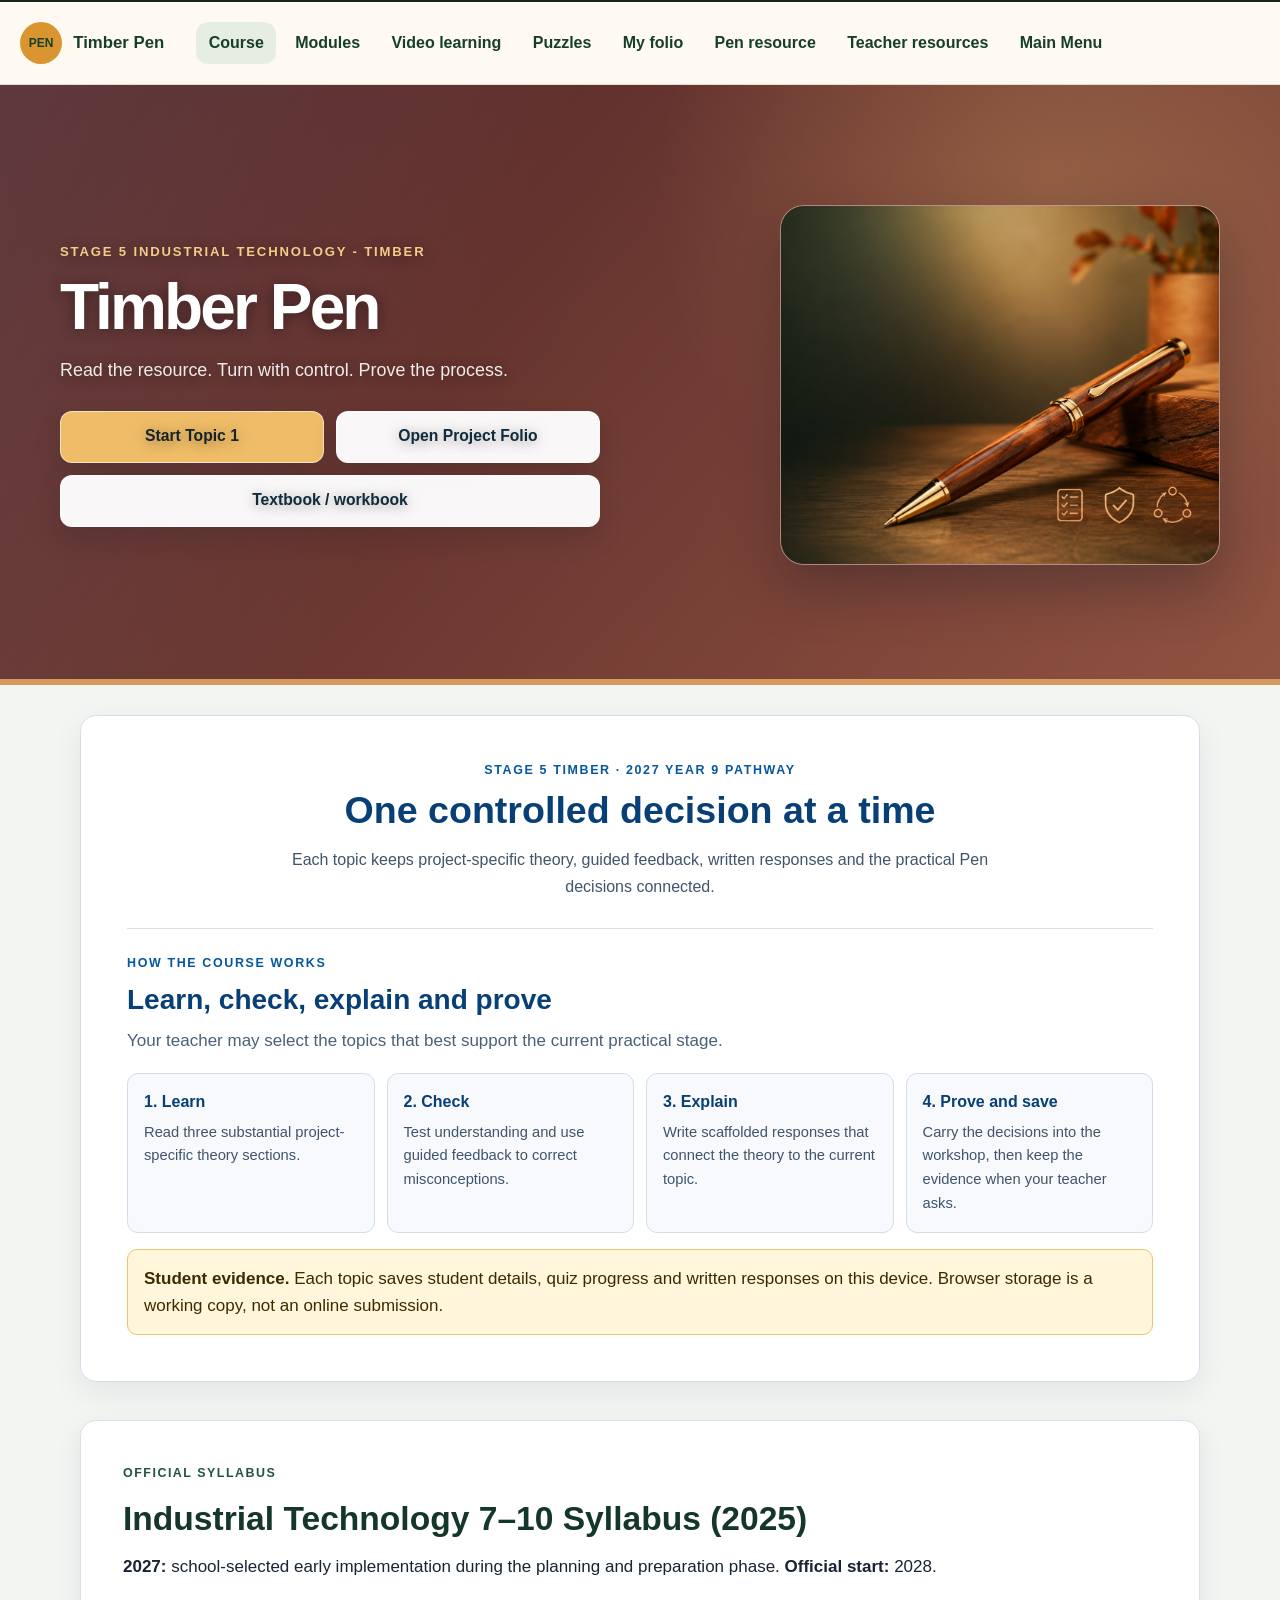
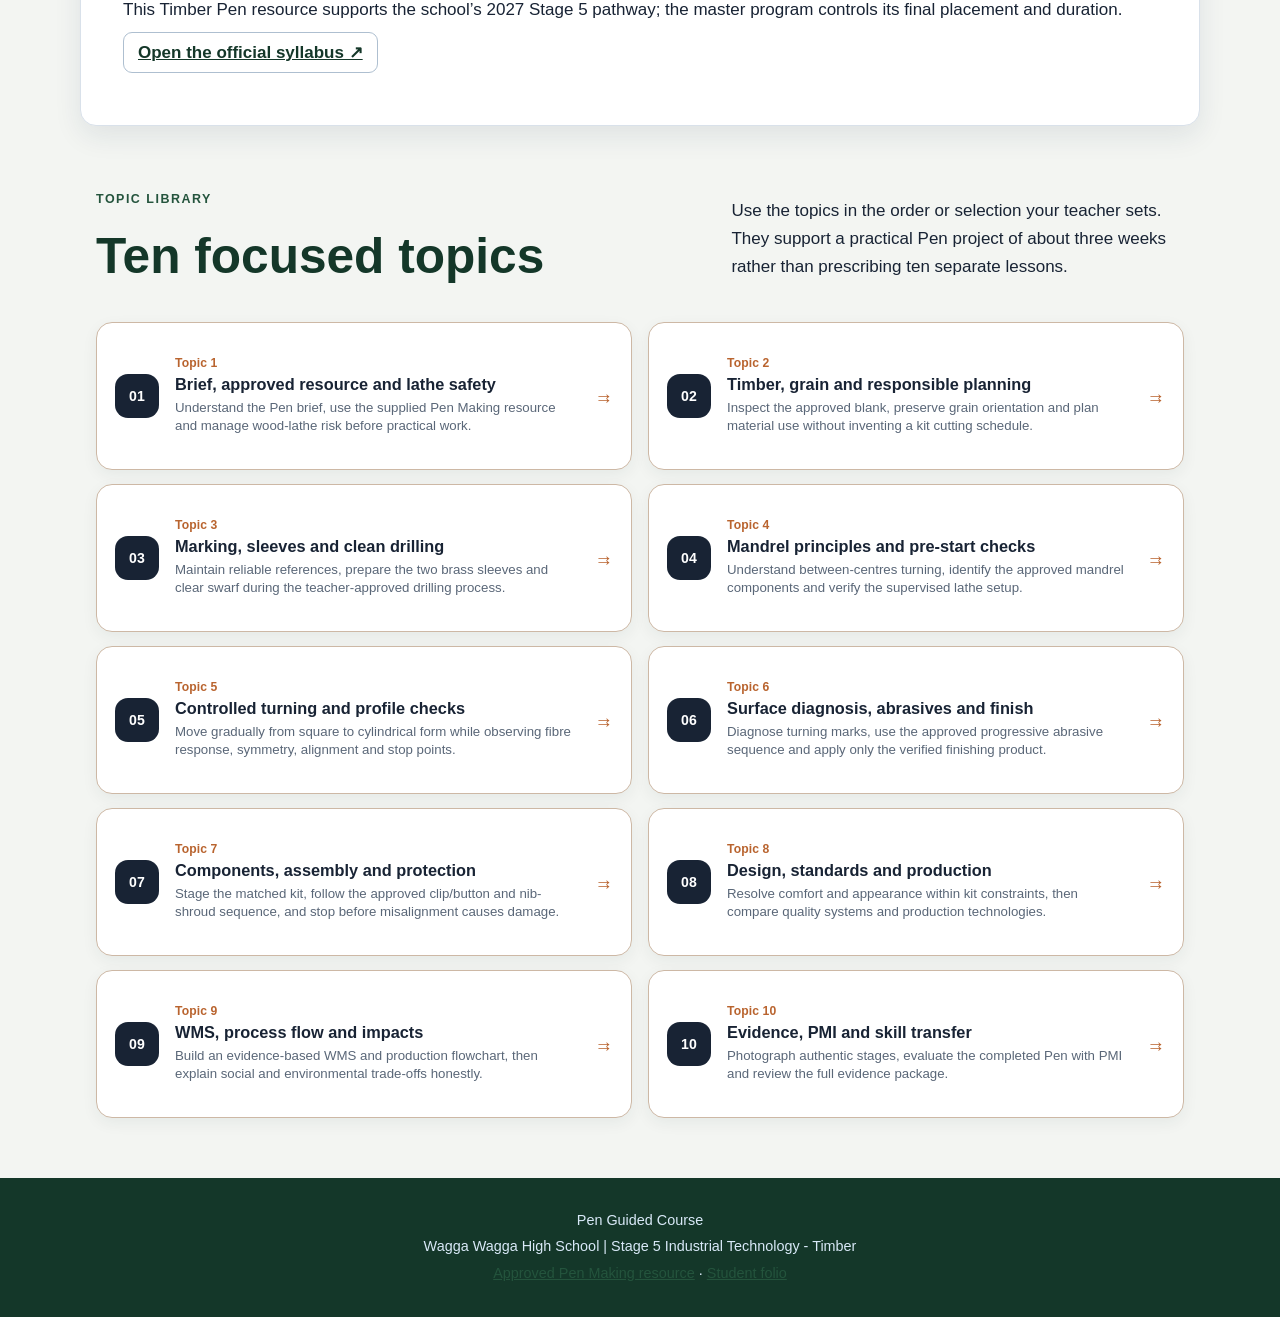
==== commit a4b2512e: "Link Timber Pen course to its published workbook" ====
--- a/index.html
+++ b/index.html
@@ -2,7 +2,7 @@
 <html lang="en-AU"><head><meta charset="utf-8"><meta name="viewport" content="width=device-width,initial-scale=1"><meta name="description" content="Complete Stage 5 Industrial Technology - Timber guided course for the Timber Pen project."><link rel="icon" href="data:image/svg+xml,%3Csvg xmlns='http://www.w3.org/2000/svg' viewBox='0 0 64 64'%3E%3Crect width='64' height='64' rx='14' fill='%231f4f3d'/%3E%3Cpath d='M19 44 41 22l5 5-22 22-8 2z' fill='%23f3a53b'/%3E%3C/svg%3E"><title>Timber Pen | Stage 5 Industrial Technology - Timber</title><link rel="stylesheet" href="styles/course.css"><link rel="stylesheet" href="styles/pen-overrides.css"><link rel="stylesheet" href="shared/sister-site.css" data-sister-site-styles><link rel="stylesheet" href="course-family-hero.css"><link rel="stylesheet" href="course-family-navigation.css?v=20260814a" data-course-family-navigation-styles><link rel="stylesheet" href="front-page-cleanup.css"><script src="shared/hub-navigation.js?v=20260817b" defer></script><link rel="stylesheet" href="course-family-intro.css"><link rel="stylesheet" href="module-pathway.css">  </head>
 <body class="landing"><a class="skip-link" href="#main-content">Skip to course content</a>
 
-<header class="hero landing-hero sister-hero course-family-hero" style="--hero-start:#4f2529;--hero-end:#8b4c39;--hero-accent:#efbd68"><div class="hero-inner course-family-hero-inner"><div class="hero-copy"><p class="eyebrow">Stage 5 Industrial Technology - Timber</p><h1>Timber Pen</h1><p class="hero-subtitle">Read the resource. Turn with control. Prove the process.</p><div class="hero-actions screen-only"><a class="primary-button" href="weeks1-2/index.html">Start Topic 1</a><a class="secondary-button" href="pen-folio.html">Open Project Folio</a></div></div><div class="hero-showcase"><img class="hero-chair pen-hero-product" src="assets/pen-course-hero.png" alt="Timber-bodied Pen with evidence and safe-work motifs"></div></div></header>
+<header class="hero landing-hero sister-hero course-family-hero" style="--hero-start:#4f2529;--hero-end:#8b4c39;--hero-accent:#efbd68"><div class="hero-inner course-family-hero-inner"><div class="hero-copy"><p class="eyebrow">Stage 5 Industrial Technology - Timber</p><h1>Timber Pen</h1><p class="hero-subtitle">Read the resource. Turn with control. Prove the process.</p><div class="hero-actions screen-only"><a class="primary-button" href="weeks1-2/index.html">Start Topic 1</a><a class="secondary-button" href="pen-folio.html">Open Project Folio</a><a class="secondary-button" href="https://stevencowell.github.io/Main-Page/textbook-library/#pen">Textbook / workbook</a></div></div><div class="hero-showcase"><img class="hero-chair pen-hero-product" src="assets/pen-course-hero.png" alt="Timber-bodied Pen with evidence and safe-work motifs"></div></div></header>
 <section class="course-family-intro" aria-labelledby="course-family-intro-title">
   <div class="course-family-intro__inner">
     <header class="course-family-intro__heading">
